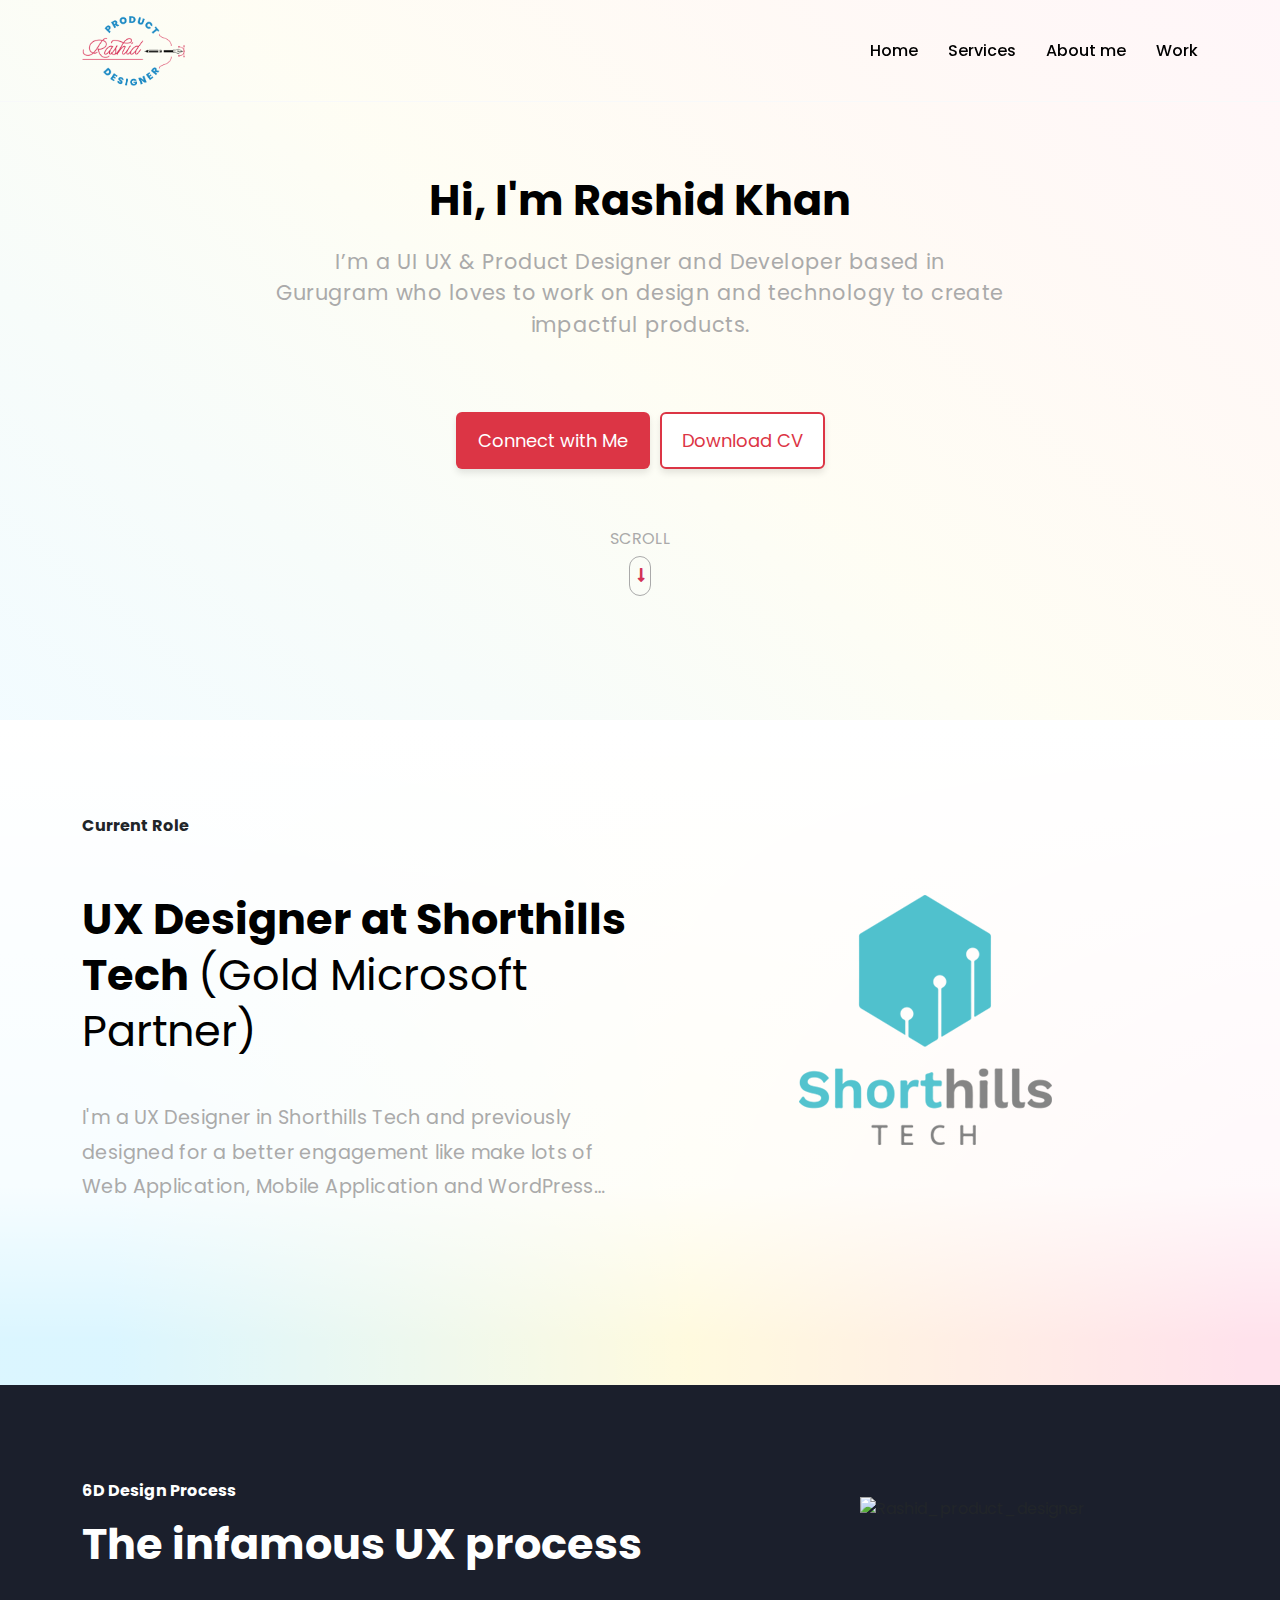
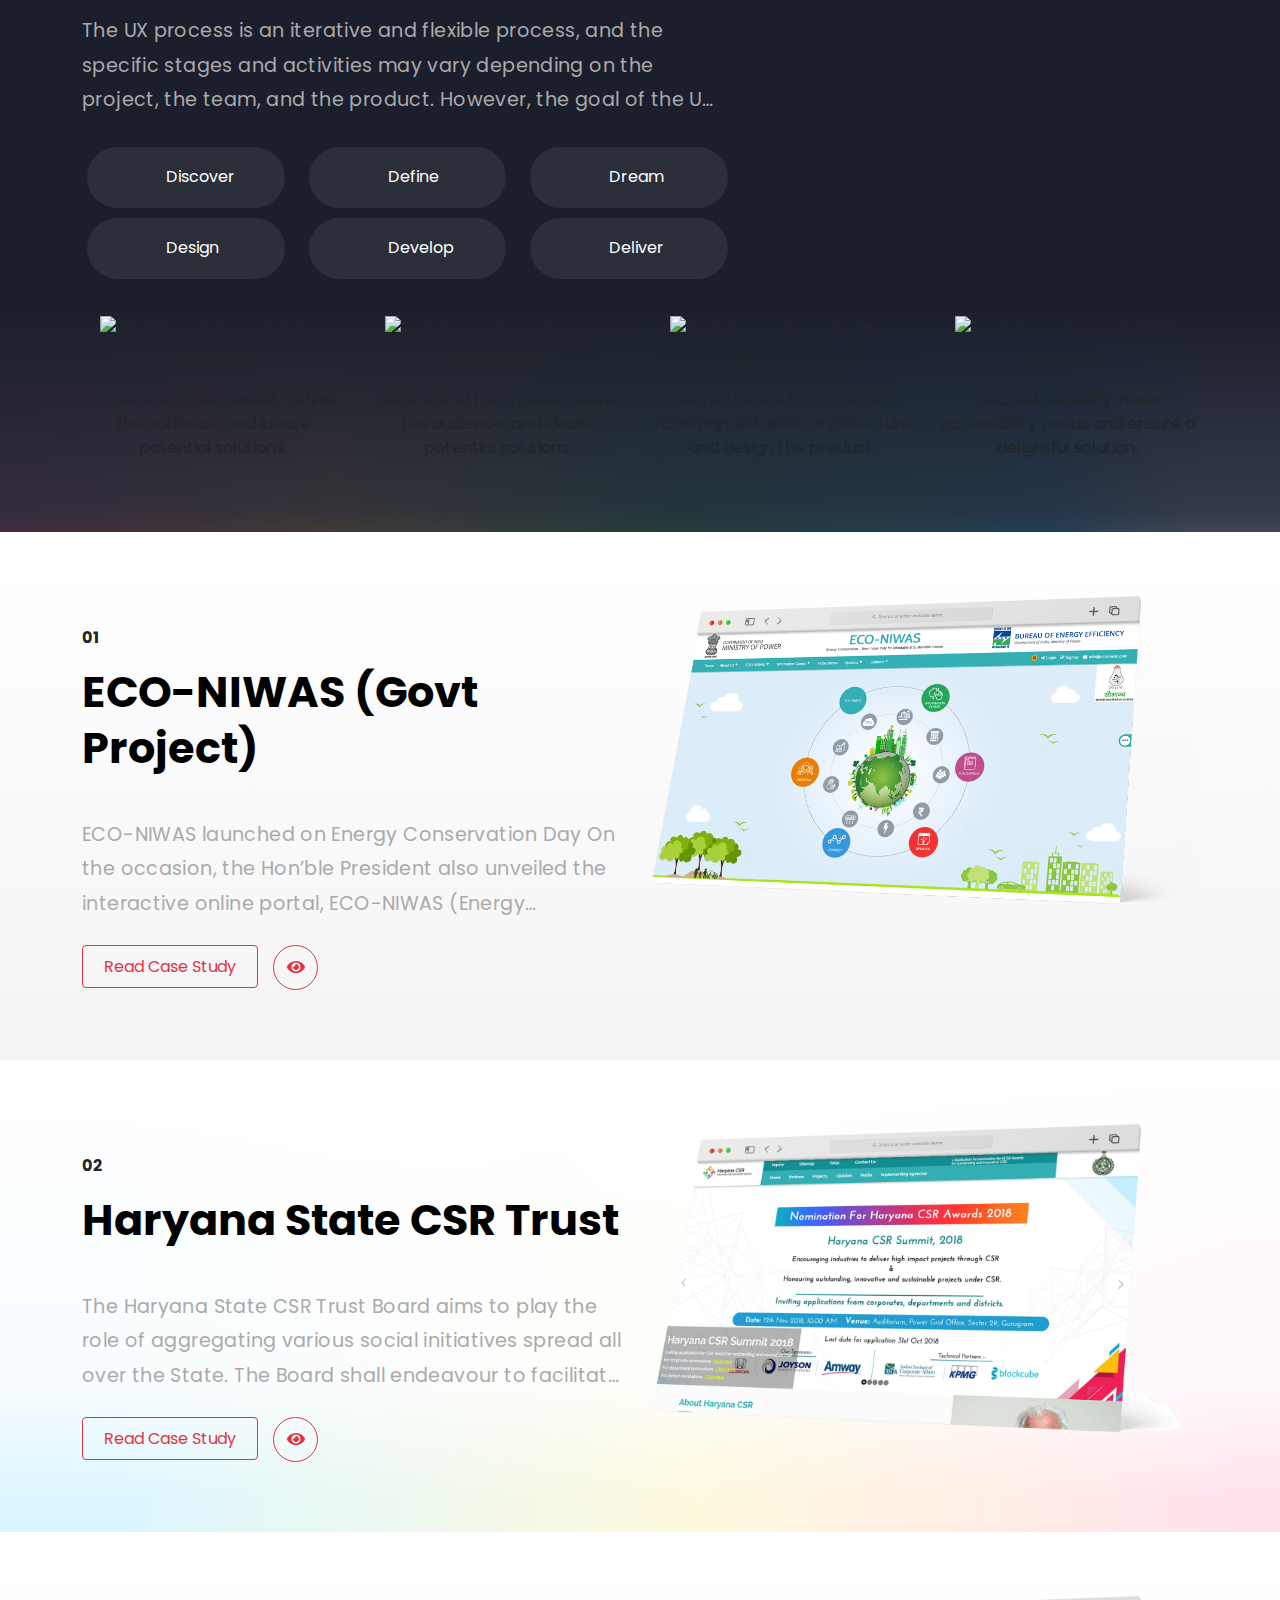
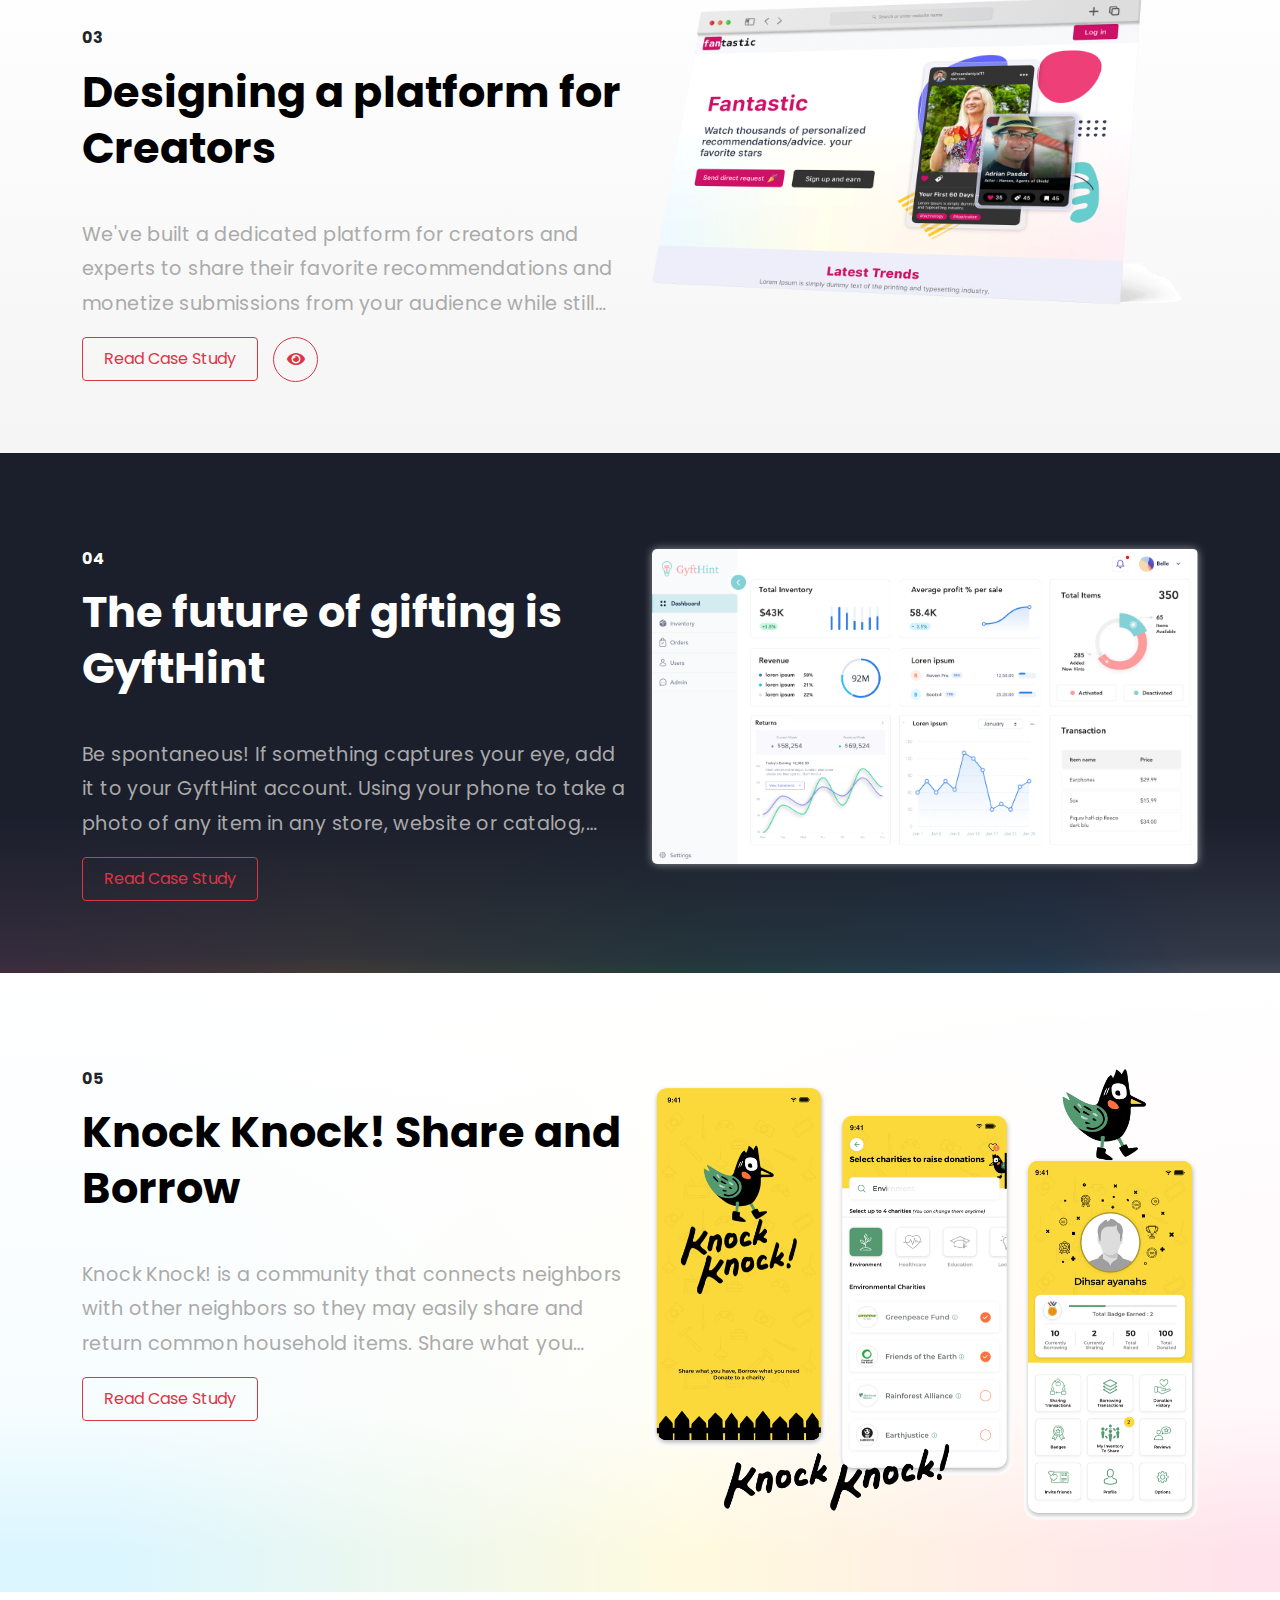
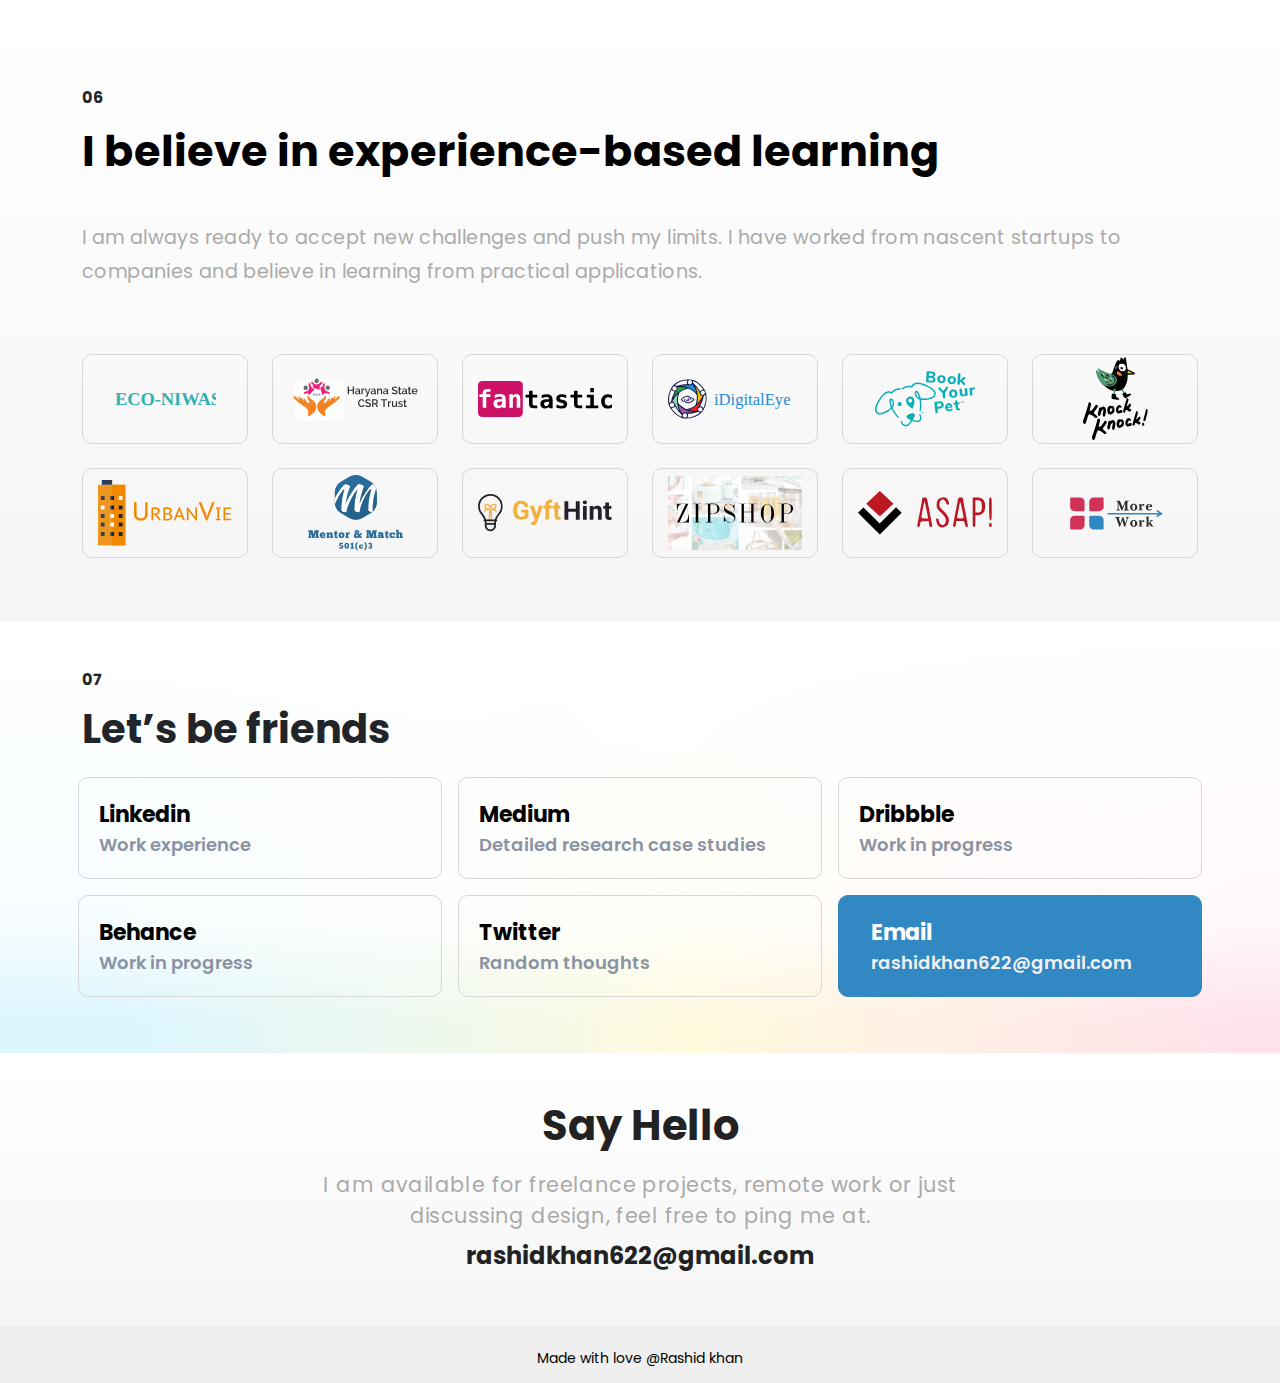
==== index.html @ 57e4a4aa "Update index.html" ====
<!DOCTYPE html>
<html lang="en">
  <head>
    <meta charset="utf-8" />
    <meta content="width=device-width, initial-scale=1.0" name="viewport" />
    <title>Rashid | UX UI & Product Designer</title>
    <meta content="" name="description" />
    <meta content="" name="keywords" />
    <meta
      name="description"
      content="Web designer, Graphic designer, UI & UX Designer, Product Designer, UI UX Designer Portfolio, Graphic Designer Portfolio, web designer Portfolio, UI UX Designer freelance, World the best product designer, best of the world graphic designer, Mobile Application like an Android, IOS Application, Web Application. Best Web Designer, Top Web Designing Company, World Largest Design thinking, 6D Prosess, UI UX design, Mobile Application, Professnal Product Desdigner. Professional Web Application Designer. We have built some of the most complex platforms and products in the past. We love to code! Let's build the next big product together!"
    />
    <meta name="author" content="" />
    <meta name="robots" content="index, follow" />
    <!-- Favicons -->
    <link href="assets/img/favicon.png" rel="icon" />
    <link href="assets/img/apple-touch-icon.png" rel="apple-touch-icon" />
    <!-- Google Fonts -->

    <link
      href="https://fonts.googleapis.com/css2?family=Poppins:wght@100;200;300;400;500;600;700;800&display=swap"
      rel="stylesheet"
    />
    <!-- Vendor CSS Files -->
    <link href="assets/vendor/aos/aos.css" rel="stylesheet" />
    <link
      href="assets/vendor/bootstrap/css/bootstrap.min.css"
      rel="stylesheet"
    />
    <link
      href="assets/vendor/bootstrap-icons/bootstrap-icons.css"
      rel="stylesheet"
    />
    <link href="assets/vendor/boxicons/css/boxicons.min.css" rel="stylesheet" />
    <link
      href="assets/vendor/glightbox/css/glightbox.min.css"
      rel="stylesheet"
    />
    <link href="assets/vendor/remixicon/remixicon.css" rel="stylesheet" />
    <link href="assets/vendor/swiper/swiper-bundle.min.css" rel="stylesheet" />
    <!-- Template Main CSS File -->
    <link
      rel="stylesheet"
      href="https://cdnjs.cloudflare.com/ajax/libs/font-awesome/5.15.4/css/all.min.css"
      integrity="sha512-1ycn6IcaQQ40/MKBW2W4Rhis/DbILU74C1vSrLJxCq57o941Ym01SwNsOMqvEBFlcgUa6xLiPY/NS5R+E6ztJQ=="
      crossorigin="anonymous"
      referrerpolicy="no-referrer"
    />
    <!-- <link rel="stylesheet" href="https://cdnjs.cloudflare.com/ajax/libs/font-awesome/4.7.0/css/font-awesome.min.css"> -->
    <link href="assets/css/style.css" rel="stylesheet" />
  </head>
  <body>
    <!-- ======= Header ======= -->
    <header id="header" class="fixed-top border-bottom border-light">
      <div class="container d-flex align-items-center mt-3">
        <h1 class="logo me-auto">
          <a href="index.html"
            ><img
              src="assets/img/logo.png"
              alt="Rashid Product Designer"
              class="img-fluid"
              alt="Rashid_product_designer"
          /></a>
        </h1>
        <nav id="navbar" class="navbar ">
          <ul>
            <li>
              <a class="nav-link scrollto active" href="index.html">Home</a></li>
            <li><a class="nav-link scrollto" href="services.html">Services</a></li>
            <li><a class="nav-link scrollto" href="about.html">About me</a></li>
            <li><a class="nav-link scrollto" href="projects.html">Work</a></li>
          </ul>
          <i class="bi bi-list mobile-nav-toggle"></i>
        </nav>
      </div>
    </header>
    <!-- End Header -->
    <!-- ======= Hero Section ======= -->
    <section id="hero" class="d-flex align-items-center myheader">
      <div class="container">
        <div class="row">
          <div class="col-lg-12 col-12 py-5">
            <div class="head-main">
              <h1 class="pr-5 pt-md-5 text-center">
                <strong>Hi, I'm Rashid Khan </strong>
              </h1>
              <p>
                I’m a UI UX &amp; Product Designer and Developer based in
                Gurugram who loves to work on design and technology to create
                impactful products.
              </p>

              <div class="about-content">
                <div class="connect">
                  <a class="connect-about" href="mailto:rashidkhan622gmail.com"
                    >Connect with Me</a
                  >
                  <a
                    class="connect-about outlined"
                    download=""
                    href="assets/img/rashid-ui-ux-product-designer.pdf"
                    alt="Rashid_product_designer"
                    target="_blank"
                    >Download CV</a
                  >
                </div>
              </div>
              <div
                class="d-flex justify-content-center justify-content-lg-start pt-5 w-100"
              >
                <a
                  href="#"
                  class="scrollto mr-3 img-store text-center w-100"
                  alt="Rashid_product_designer"
                >
                  <p class="text-center my-scroll">
                    SCROLL <i class="fas d-block fa-long-arrow-alt-down"></i>
                  </p>
                </a>
              </div>
            </div>
          </div>
        </div>
      </div>
    </section>

    <!-- End Hero -->

    <div id="main" class="section">
      <div class="container py-5">
        <div class="row">
          <div class="col-lg-12 col-12 pt-5 pb-5">
            <h6><strong>Current Role</strong></h6>
          </div>
        </div>
        <div class="row">
          <div class="col-lg-6 col-md-6 col-sm-12 pb-4">
            <div class="my-profile-heading">
              <h1>
                <strong>UX Designer at Shorthills Tech </strong>(Gold Microsoft
                Partner)
              </h1>
              <p class="pt-4">
                I'm a UX Designer in Shorthills Tech and previously designed for
                a better engagement like make lots of Web Application, Mobile
                Application and WordPress Themes For Elementor Website Builder.
              </p>
            </div>
          </div>
          <div class="col-lg-6 col-md-6 col-sm-12 pb-4">
            <div class="text-center">
              <img
                src="assets/img/shorthills.png"
                alt="Rashid_product_designer"
              />
            </div>
          </div>
        </div>
      </div>
    </div>
    <div class="section-b">
      <div class="container py-5">
        <div class="row">
          <div class="col-lg-7 col-md-7 col-sm-12 pb-4 mt-5">
            <div class="my-profile-heading">
              <h6 class="mb-3"><strong>6D Design Process</strong></h6>
              <h1><strong>The infamous UX process</strong></h1>
              <p class="pt-4 mb-2 pb-2">
                The UX process is an iterative and flexible process, and the specific stages and activities may vary depending on the project, the team, and the product. However, the goal of the UX process is always to create a product that is effective, usable, and enjoyable for the end-user.</p>
            </div>
            <div class="my-button-big pt-2">
               <div class="row">
                <div class="col-sm-4"> 
                  <div class="dcard-1">
                    <div class="dc-icon-1">
                      <img class="img-fluid" src="assets/img/discovery.png" alt="">
                    </div>
                    <p>Discover</p>
                  </div>
                </div>
                <div class="col-sm-4"> 
                  <div class="dcard-1">
                    <div class="dc-icon-1">
                      <img class="img-fluid" src="assets/img/defining.png" alt="">
                    </div>
                    <p>Define</p>
                  </div>
                </div>
                <div class="col-sm-4"> 
                  <div class="dcard-1">
                    <div class="dc-icon-1">
                      <img class="img-fluid" src="assets/img/dream.png" alt="">
                    </div>
                    <p>Dream</p>
                  </div>
                </div>
                <div class="col-sm-4"> 
                  <div class="dcard-1">
                    <div class="dc-icon-1">
                      <img class="img-fluid" src="assets/img/design.png" alt="">
                    </div>
                    <p>Design</p>
                  </div>
                </div>
                <div class="col-sm-4"> 
                  <div class="dcard-1">
                    <div class="dc-icon-1">
                      <img class="img-fluid" src="assets/img/develop.png" alt="">
                    </div>
                    <p>Develop</p>
                  </div>
                </div>
                <div class="col-sm-4"> 
                  <div class="dcard-1">
                    <div class="dc-icon-1">
                      <img class="img-fluid" src="assets/img/deliver.png" alt="">
                    </div>
                    <p>Deliver</p>
                  </div>
               </div>
              </div>
            </div>
          </div>
          <div class="col-lg-5 col-md-5 col-sm-12 pb-4">
            <div class=" text-center mt-3 py-5">
              <img class="img-fluid w-5" src="assets/img/uiux.png" alt="Rashid_product_designer" />
            </div>
          </div>
        </div>
        <div class="row py-2">
          <div class="col-lg-3 col-md-3 col-sm-12">
            <div class="uxcontent text-center">
              <img  src="assets/img/search.gif" alt="Rashid_product_designer" />
              <h5 class="py-2">Research</h5>
              <p>Understand the market, define the audience, and ideate potential solutions.</p>
            </div>
          </div>
          <div class="col-lg-3 col-md-3 col-sm-12">
            <div class="uxcontent text-center">
              <img  src="assets/img/search.gif" alt="Rashid_product_designer" />
              <h5 class="py-2">Branding</h5>
              <p>Understand the market, define the audience, and ideate potential solutions.</p>
            </div>
          </div>
          <div class="col-lg-3 col-md-3 col-sm-12">
            <div class="uxcontent text-center">
              <img  src="assets/img/search.gif" alt="Rashid_product_designer" />
              <h5 class="py-2">Product Design</h5>
              <p>Define the solution, create a roadmap, establish architecture and design the product.</p>
            </div>
          </div>
          <div class="col-lg-3 col-md-3 col-sm-12">
            <div class="uxcontent text-center">
              <img  src="assets/img/search.gif" alt="Rashid_product_designer" />
              <h5 class="py-2">Testing</h5>
              <p>Establish usability, meet accessibility needs and ensure a delightful solution.</p>
            </div>
          </div>
        </div>
      </div>
    </div>

    

    <div class="section-a">
      <div class="container py-5">
        <div class="row">
          <div class="col-lg-6 col-md-6 col-sm-12 pb-4 mt-5">
            <div class="my-profile-heading">
              <h6 class="mb-3"><strong>01</strong></h6>
              <h1><strong>ECO-NIWAS (Govt Project)</strong></h1>
              <p class="pt-4 mb-2 pb-2">
                ECO-NIWAS launched on Energy Conservation Day On the occasion,
                the Hon’ble President also unveiled the interactive online
                portal, ECO-NIWAS (Energy COnservation – New Indian Way for
                Affordable & Sustainable homes) for increasing awareness to
                build sustainable and energy-efficient homes in the country. The
                National Energy Conservation Awards Programme recognizes the
                energy efficiency achievements in 56 sub-sectors across
                industry, establishments, and institutions such as thermal power
                stations, office, and BPO buildings, hotels, hospitals, shopping
                malls, zonal railways, railway workshops and stations,
                municipalities, State Designated Agencies and manufacturers of
                BEE Star labeled appliances/equipment and electricity
                distribution companies.
              </p>
              <div class="my-button-big pt-2">
                <a href="https://www.econiwas.com/" target="_blank">
                  <button type="button" class="btn btn-outline-danger rounded">
                    Read Case Study
                  </button>
                </a>
                <i
                  class="fa fa-eye my-eye-a"
                  data-bs-toggle="modal"
                  data-bs-target="#exampleModal"
                  aria-hidden="true"
                ></i>
              </div>
            </div>
          </div>
          <div class="col-lg-6 col-md-6 col-sm-12">
            <div class="my-img-c text-center mt-3">
              <img
                class="img-fluid"
                src="assets/img/econiwas.png"
                alt="Rashid_product_designer"
              />
            </div>
          </div>
        </div>
      </div>
    </div>

    <div class="section-c">
      <div class="container py-5">
        <div class="row">
          <div class="col-lg-6 col-md-6 col-sm-12 pb-4 mt-5">
            <div class="my-profile-heading">
              <h6 class="mb-3"><strong>02</strong></h6>
              <h1><strong>Haryana State CSR Trust</strong></h1>
              <p class="pt-4 mb-2 pb-2">
                The Haryana State CSR Trust Board aims to play the role of
                aggregating various social initiatives spread all over the
                State. The Board shall endeavour to facilitate and support CSR
                investments of companies/organizations through indirect and
                direct interventions by encouraging collaboration between CSR
                stakeholders in businesses, government, and civil society to
                create and improve the public infrastructure for the welfare of
                citizens. The potential size of the CSR fund is huge due to the
                fact that 80% of Fortune 500 companies have their presence in
                Haryana, the board will work towards channelizing this fund by
                creating collaboration among corporates, government, NGO, and
                local communities. The Haryana State Corporate Social
                Responsibility (CSR) Trust headed by Hon’ble Chief Minister is
                constituted for providing guidance, advice, and reviewing the
                CSR activities in the State.
              </p>
              <div class="my-button-big pt-2">
                <a href="https://haryanacsr.org/" target="_blank">
                  <button type="button" class="btn btn-outline-danger rounded">
                    Read Case Study
                  </button>
                </a>
                <i
                  class="fa fa-eye my-eye-a"
                  data-bs-toggle="modal"
                  data-bs-target="#exampleModal-1"
                  aria-hidden="true"
                ></i>
              </div>
            </div>
          </div>
          <div class="col-lg-6 col-md-6 col-sm-12">
            <div class="my-img-c text-center mt-3">
              <img
                class="img-fluid"
                src="assets/img/harcsr.png"
                alt="Rashid_product_designer"
              />
            </div>
          </div>
        </div>
      </div>
    </div>

    <div class="section-a">
      <div class="container py-5">
        <div class="row">
          <div class="col-lg-6 col-md-6 col-sm-12 pb-4 mt-5">
            <div class="my-profile-heading">
              <h6 class="mb-3"><strong>03</strong></h6>
              <h1><strong>Designing a platform for Creators</strong></h1>
              <p class="pt-4 mb-2 pb-2">
                We've built a dedicated platform for creators and experts to
                share their favorite recommendations and monetize submissions
                from your audience while still promoting them.
              </p>
              <div class="my-button-big">
                <a
                  href="https://www.behance.net/gallery/129111049/Fantastic"
                  target="_blank"
                >
                  <button type="button" class="btn btn-outline-danger rounded">
                    Read Case Study
                  </button>
                </a>
                <i
                  class="fa fa-eye my-eye-a"
                  data-bs-toggle="modal"
                  data-bs-target="#exampleModal-2"
                  aria-hidden="true"
                ></i>
              </div>
            </div>
          </div>
          <div class="col-lg-6 col-md-6 col-sm-12">
            <div class="my-img-c text-center mt-3">
              <img
                class="img-fluid"
                src="assets/img/fantastic-as.png"
                alt="Rashid_product_designer"
              />
            </div>
          </div>
        </div>
      </div>
    </div>

    <div class="section-b">
      <div class="container py-5">
        <div class="row">
          <div class="col-lg-6 col-md-6 col-sm-12 pb-4 mt-5">
            <div class="my-profile-heading">
              <h6 class="mb-3"><strong>04</strong></h6>
              <h1><strong>The future of gifting is GyftHint</strong></h1>
              <p class="pt-4 mb-2 pb-2">
                Be spontaneous! If something captures your eye, add it to your
                GyftHint account. Using your phone to take a photo of any item
                in any store, website or catalog, you can create a list of
                wonderful things you could use for any occasion. Your family and
                friends can simply look at your list and get some idea of your
                tastes and likes. And if they see something that fits their
                budget, They simple click and make the purchase.
              </p>
              <!-- <p>Working with a team of 55 other designers and developers I have not only designed but also learned the process of building a whole product from scratch. Responsible for managing and maintaining projects and make sure that they are implemented properly. </p> -->
              <div class="my-button-big">
                <a
                  href="https://www.behance.net/gallery/129111951/The-future-of-gifting-is-GyftHint"
                  target="_blank"
                >
                  <button type="button" class="btn btn-outline-danger rounded">
                    Read Case Study
                  </button>
                </a>
              </div>
            </div>
          </div>
          <div class="col-lg-6 col-md-6 col-sm-12 pb-4">
            <div class="my-img-a text-center mt-5">
              <img
                class="img-fluid"
                src="assets/img/dashbboard.png"
                alt="Rashid_product_designer"
              />
            </div>
          </div>
        </div>
      </div>
    </div>

    <div class="section-c">
      <div class="container py-5">
        <div class="row">
          <div class="col-lg-6 col-md-6 col-sm-12 pb-4 mt-5">
            <div class="my-profile-heading">
              <h6 class="mb-3"><strong>05</strong></h6>
              <h1><strong>Knock Knock! Share and Borrow</strong></h1>
              <p class="pt-4 mb-2 pb-2">
                Knock Knock! is a community that connects neighbors with other
                neighbors so they may easily share and return common household
                items. Share what you have, borrow what you need, and say thank
                you by donating to the charity of the lender's choice.
              </p>
              <div class="my-button-big">
                <a
                  href="https://marvelapp.com/prototype/5d6gh4e/screen/64183016"
                  target="_blank"
                >
                  <button type="button" class="btn btn-outline-danger rounded">
                    Read Case Study
                  </button>
                </a>
              </div>
            </div>
          </div>
          <div class="col-lg-6 col-md-6 col-sm-12 pb-4">
            <div class="my-img-knock text-center mt-5">
              <img
                class="img-fluid"
                src="assets/img/knock-knock.png"
                alt="Rashid_product_designer"
              />
            </div>
          </div>
        </div>
      </div>
    </div>

    <div class="section-a">
      <div class="container py-5">
        <div class="row">
          <div class="col-lg-12 col-md-12 col-sm-12 pb-4 mt-5">
            <div class="my-profile-heading">
              <h6 class="mb-3"><strong>06</strong></h6>
              <h1 class="mt-0 pt-0">
                <strong>I believe in experience-based learning</strong>
              </h1>
              <p class="pt-4 mb-2 pb-2">
                I am always ready to accept new challenges and push my limits. I
                have worked from nascent startups to companies and believe in
                learning from practical applications.
              </p>
            </div>
          </div>
          <div class="col-lg-12 col-md-12 col-sm-12 mt-3 mb-3">
            <div class="my-project">
              <div class="row">
                <div class="col-md-2 col-6">
                  <div class="my-logo-a mt-2">
                    <a href="https://www.econiwas.com/" target="_blank">
                      <div class="my-card-logo-a">
                        <img
                          class=""
                          src="assets/img/project-logo/econiwas.svg"
                          alt="Rashid_product_designer"
                        />
                      </div>
                    </a>
                  </div>
                </div>
                <div class="col-md-2 col-6">
                  <div class="my-logo-a mt-2">
                    <a href="https://haryanacsr.org/" target="_blank">
                      <div class="my-card-logo-a">
                        <img
                          class=""
                          src="assets/img/project-logo/haryanacsr.svg"
                          alt="Rashid_product_designer"
                        />
                      </div>
                    </a>
                  </div>
                </div>
                <div class="col-md-2 col-6">
                  <div class="my-logo-a mt-2">
                    <a
                      href="https://www.behance.net/gallery/129111049/Fantastic"
                      target="_blank"
                    >
                      <div class="my-card-logo-a">
                        <img
                          class=""
                          src="assets/img/project-logo/fantastic.svg"
                          alt="Rashid_product_designer"
                        />
                      </div>
                    </a>
                  </div>
                </div>
                <div class="col-md-2 col-6">
                  <div class="my-logo-a mt-2">
                    <a href="">
                      <div class="my-card-logo-a">
                        <img
                          class=""
                          src="assets/img/project-logo/idigitaleye.svg"
                          alt="Rashid_product_designer"
                        />
                      </div>
                    </a>
                  </div>
                </div>
                <div class="col-md-2 col-6">
                  <div class="my-logo-a mt-2">
                    <a
                      href="https://marvelapp.com/prototype/58ic13g/screen/52712906"
                      target="_blank"
                    >
                      <div class="my-card-logo-a">
                        <img
                          class=""
                          src="assets/img/project-logo/byp.svg"
                          alt="Rashid_product_designer"
                        />
                      </div>
                    </a>
                  </div>
                </div>
                <div class="col-md-2 col-6">
                  <div class="my-logo-a mt-2">
                    <a
                      href="https://marvelapp.com/prototype/5d6gh4e"
                      target="_blank"
                    >
                      <div class="my-card-logo-a">
                        <img
                          class=""
                          src="assets/img/project-logo/knockknock.svg"
                          alt="Rashid_product_designer"
                        />
                      </div>
                    </a>
                  </div>
                </div>
              </div>

              <div class="row mt-3">
                <div class="col-md-2 col-6">
                  <div class="my-logo-a mt-2">
                    <a href="https://urbanvie.com/" target="_blank">
                      <div class="my-card-logo-a">
                        <img
                          class=""
                          src="assets/img/project-logo/urbanvie.svg"
                          alt="Rashid_product_designer"
                        />
                      </div>
                    </a>
                  </div>
                </div>
                <div class="col-md-2 col-6">
                  <div class="my-logo-a mt-2">
                    <a href="https://mentorandmatch.com/" target="_blank">
                      <div class="my-card-logo-a">
                        <img
                          class=""
                          src="assets/img/project-logo/mentor-match.svg"
                          alt="Rashid_product_designer"
                        />
                      </div>
                    </a>
                  </div>
                </div>
                <div class="col-md-2 col-6">
                  <div class="my-logo-a mt-2">
                    <a
                      href="https://www.behance.net/gallery/129111951/The-future-of-gifting-is-GyftHint"
                      target="_blank"
                    >
                      <div class="my-card-logo-a">
                        <img
                          class=""
                          src="assets/img/project-logo/GyftHint.svg"
                          alt="Rashid_product_designer"
                        />
                      </div>
                    </a>
                  </div>
                </div>
                <div class="col-md-2 col-6">
                  <div class="my-logo-a mt-2">
                    <a href="">
                      <div class="my-card-logo-a">
                        <img
                          class=""
                          src="assets/img/project-logo/zipshop.svg"
                          alt="Rashid Product Designer"
                        />
                      </div>
                    </a>
                  </div>
                </div>
                <div class="col-md-2 col-6">
                  <div class="my-logo-a mt-2">
                    <a href="">
                      <div class="my-card-logo-a">
                        <img
                          class=""
                          src="assets/img/project-logo/asap.svg"
                          alt="Rashid Product Designer"
                        />
                      </div>
                    </a>
                  </div>
                </div>
                <div class="col-md-2 col-6">
                  <div class="my-logo-a mt-2">
                    <a href="projects.html">
                      <div class="my-card-logo-a">
                        <img
                          class=""
                          src="assets/img/project-logo/more.svg"
                          alt="Rashid Product Designer"
                        />
                      </div>
                    </a>
                  </div>
                </div>
              </div>
            </div>
          </div>
          
        </div>
      </div>
    </div>

    <div class="section-c">
      <div class="container py-5">
        <div class="row section-around">
          <div class="col-lg-12 col-md-12 col-sm-12">
            <div class="say-hello-1">
              <h6 class="mb-3"><strong>07</strong></h6>
              <h1 class="text-left pb-2"><strong>Let’s be friends </strong></h1>
              <div class="row" style="user-select: auto">
                <a
                  href="https://www.linkedin.com/in/rashid-ayanahs-70324b94/"
                  rel="noopener"
                  target="_blank"
                  class="col-sm-4 col-12 p-2"
                  style="user-select: auto"
                >
                  <div
                    class="around-item darkContainer row h-100"
                    style="user-select: auto"
                  >
                    <div
                      class="col-12 p-0 around-item-left"
                      style="user-select: auto"
                    >
                      Linkedin
                    </div>
                    <span
                      class="col-12 p-0 around-item-right d-block workDesc"
                      style="user-select: auto"
                    >
                      Work experience
                    </span>
                  </div>
                </a>

                <a
                  href="https://medium.com/@rashidkhan_98864"
                  rel="noopener"
                  target="_blank"
                  class="col-sm-4 col-12 p-2"
                  style="user-select: auto"
                >
                  <div
                    class="around-item darkContainer row h-100"
                    style="user-select: auto"
                  >
                    <div
                      class="col-12 p-0 around-item-left"
                      style="user-select: auto"
                    >
                      Medium
                    </div>
                    <span
                      class="col-12 p-0 around-item-right d-block workDesc"
                      style="user-select: auto"
                    >
                      Detailed research case studies
                    </span>
                  </div>
                </a>

                <a
                  href="https://dribbble.com/rasdhidkhan"
                  rel="noopener"
                  target="_blank"
                  class="col-sm-4 col-12 p-2"
                  style="user-select: auto"
                >
                  <div
                    class="around-item darkContainer row h-100"
                    style="user-select: auto"
                  >
                    <div
                      class="col-12 p-0 around-item-left"
                      style="user-select: auto"
                    >
                      Dribbble
                    </div>
                    <span
                      class="col-12 p-0 around-item-right d-block workDesc"
                      style="user-select: auto"
                    >
                      Work in progress
                    </span>
                  </div>
                </a>

                <a
                  href="https://www.behance.net/rashidkhan622"
                  rel="noopener"
                  target="_blank"
                  class="col-sm-4 col-12 p-2"
                  style="user-select: auto"
                >
                  <div
                    class="around-item darkContainer row h-100"
                    style="user-select: auto"
                  >
                    <div
                      class="col-12 p-0 around-item-left"
                      style="user-select: auto"
                    >
                      Behance
                    </div>
                    <span
                      class="col-12 p-0 around-item-right d-block workDesc"
                      style="user-select: auto"
                    >
                      <!-- What I’m up to -->
                      Work in progress
                    </span>
                  </div>
                </a>

                <a
                  href="#"
                  rel="noopener"
                  target="_blank"
                  class="col-sm-4 col-12 p-2"
                  style="user-select: auto"
                >
                  <div
                    class="around-item darkContainer row h-100"
                    style="user-select: auto"
                  >
                    <div
                      class="col-12 p-0 around-item-left"
                      style="user-select: auto"
                    >
                      Twitter
                    </div>
                    <span
                      class="col-12 p-0 around-item-right d-block workDesc"
                      style="user-select: auto"
                    >
                      Random thoughts
                    </span>
                  </div>
                </a>

                <a
                  class="emailButton col-sm-4 col-12 p-2"
                  data-placement="top"
                  data-toggle="tooltip"
                  title=""
                  data-clipboard-text="rashidkhan622@gmail.com"
                  data-original-title="Click to copy email"
                  style="user-select: auto"
                >
                  <div class="around-item row h-100" style="user-select: auto">
                    <div
                      class="col-12 around-item-left"
                      style="user-select: auto"
                    >
                      Email
                    </div>
                    <span
                      class="col-12 workDesc around-item-right d-block"
                      style="user-select: auto"
                    >
                      rashidkhan622@gmail.com
                    </span>
                  </div>
                </a>
              </div>
            </div>
          </div>
        </div>
      </div>
    </div>

    <div class="section-d">
      <div class="container py-5">
        <div class="row">
          <div class="col-lg-12 col-md-12 col-sm-12">
            <div class="say-hello">
              <h1 class="text-center"><strong>Say Hello </strong></h1>
              <p>
                I am available for freelance projects, remote work or just
                discussing design, feel free to ping me at.
              </p>
              <h4><strong>rashidkhan622@gmail.com</strong></h4>
            </div>
          </div>
        </div>
      </div>
    </div>

    <!-- End #main -->
    <!-- ======= Footer ======= -->
    <footer id="footer">
      <div class="container footer-bottom text-center">
        <div class="row">
          <div class="col-md-12 col-sm-12 text-center">
            <div class="mobile copyright">Made with love @Rashid khan</div>
          </div>
          <!-- <div class="col-md-6 col-sm-12">
                        <div class="mobile copyright">
                            <ul class="list-inline">
                                <li class="list-inline-item my-linkedin">
                                    <a href="https://www.linkedin.com/in/rashid-ayanahs-70324b94/" target="_blank">
                                        <i class="fab fa-linkedin-in"></i>
                                    </a>
                                </li>
                                <li class="list-inline-item my-behance">
                                    <a href="https://www.behance.net/rashidkhan622" target="_blank">
                                        <i class="fab fa-behance"></i>
                                    </a>
                                </li>
                                <li class="list-inline-item my-dribble">
                                    <a href="https://dribbble.com/rasdhidkhan" target="_blank">
                                        <i class="fab fa-dribbble"></i>
                                    </a>
                                </li>
                                <li class="list-inline-item my-medium">
                                    <a href="https://medium.com/@rashidkhan_98864" target="_blank">
                                        <i class="fab fa-medium-m"></i>
                                    </a>
                                </li>
                            </ul>
                        </div>
                    </div> -->
        </div>
      </div>
    </footer>
    <!-- Models start -->
    <!-- Button trigger modal -->

    <!-- Modal -->

    <div
      class="modal fade"
      id="exampleModal"
      tabindex="-1"
      aria-labelledby="exampleModalLabel"
      aria-hidden="true"
    >
      <div class="modal-dialog modal-fullscreen">
        <div class="modal-content">
          <div class="modal-header">
            <h5 class="modal-title" id="exampleModalLabel">
              ECO-NIWAS (Govt Project)
            </h5>
            <button
              type="button"
              class="btn-close"
              data-bs-dismiss="modal"
              aria-label="Close"
            ></button>
          </div>
          <div class="modal-body">
            <img
              class="img-fluid"
              src="assets/img/eco-big.jpg"
              alt="Rashid Product Designer"
            />
          </div>
          <div class="modal-footer">
            <button
              type="button"
              class="btn btn-secondary"
              data-bs-dismiss="modal"
            >
              Close
            </button>
            <!--  <button type="button" class="btn btn-primary">Save changes</button> -->
          </div>
        </div>
      </div>
    </div>
    <div
      class="modal fade"
      id="exampleModal-1"
      tabindex="-1"
      aria-labelledby="exampleModalLabel-1"
      aria-hidden="true"
    >
      <div class="modal-dialog modal-fullscreen">
        <div class="modal-content">
          <div class="modal-header">
            <h5 class="modal-title" id="exampleModalLabel">
              Haryana State CSR Trust
            </h5>
            <button
              type="button"
              class="btn-close"
              data-bs-dismiss="modal"
              aria-label="Close"
            ></button>
          </div>
          <div class="modal-body text-center">
            <img
              class="img-fluid"
              src="assets/img/hcsr.jpg"
              alt="Rashid Product Designer"
            />
          </div>
          <div class="modal-footer">
            <button
              type="button"
              class="btn btn-secondary"
              data-bs-dismiss="modal"
            >
              Close
            </button>
           
          </div>
        </div>
      </div>
    </div>
    <div
      class="modal fade"
      id="exampleModal-2"
      tabindex="-1"
      aria-labelledby="exampleModalLabel-2"
      aria-hidden="true"
    >
      <div class="modal-dialog modal-fullscreen">
        <div class="modal-content">
          <div class="modal-header">
            <h5 class="modal-title" id="exampleModalLabel">
              Designing a platform for Creators
            </h5>
            <button
              type="button"
              class="btn-close"
              data-bs-dismiss="modal"
              aria-label="Close"
            ></button>
          </div>
          <div class="modal-body text-center">
            <img
              class="img-fluid"
              src="assets/img/fantastic.png"
              alt="Rashid Product Designer"
            />
          </div>
          <div class="modal-footer">
            <button
              type="button"
              class="btn btn-secondary"
              data-bs-dismiss="modal"
            >
              Close
            </button>
            <!--  <button type="button" class="btn btn-primary">Save changes</button> -->
          </div>
        </div>
      </div>
    </div>
    <!-- Model end -->
    <!-- End Footer -->
    <div id="preloader"></div>
    <a
      href="#"
      class="back-to-top d-flex align-items-center justify-content-center"
      ><i class="bi bi-arrow-up-short"></i
    ></a>
    <!-- Vendor JS Files -->
    <script src="assets/vendor/aos/aos.js"></script>
    <script src="assets/vendor/bootstrap/js/bootstrap.bundle.min.js"></script>
    <script src="assets/vendor/glightbox/js/glightbox.min.js"></script>
    <script src="assets/vendor/isotope-layout/isotope.pkgd.min.js"></script>
    <script src="assets/vendor/php-email-form/validate.js"></script>
    <script src="assets/vendor/swiper/swiper-bundle.min.js"></script>
    <script src="assets/vendor/waypoints/noframework.waypoints.js"></script>
    <!-- Template Main JS File -->
    <script src="assets/js/main.js"></script>
  </body>
</html>
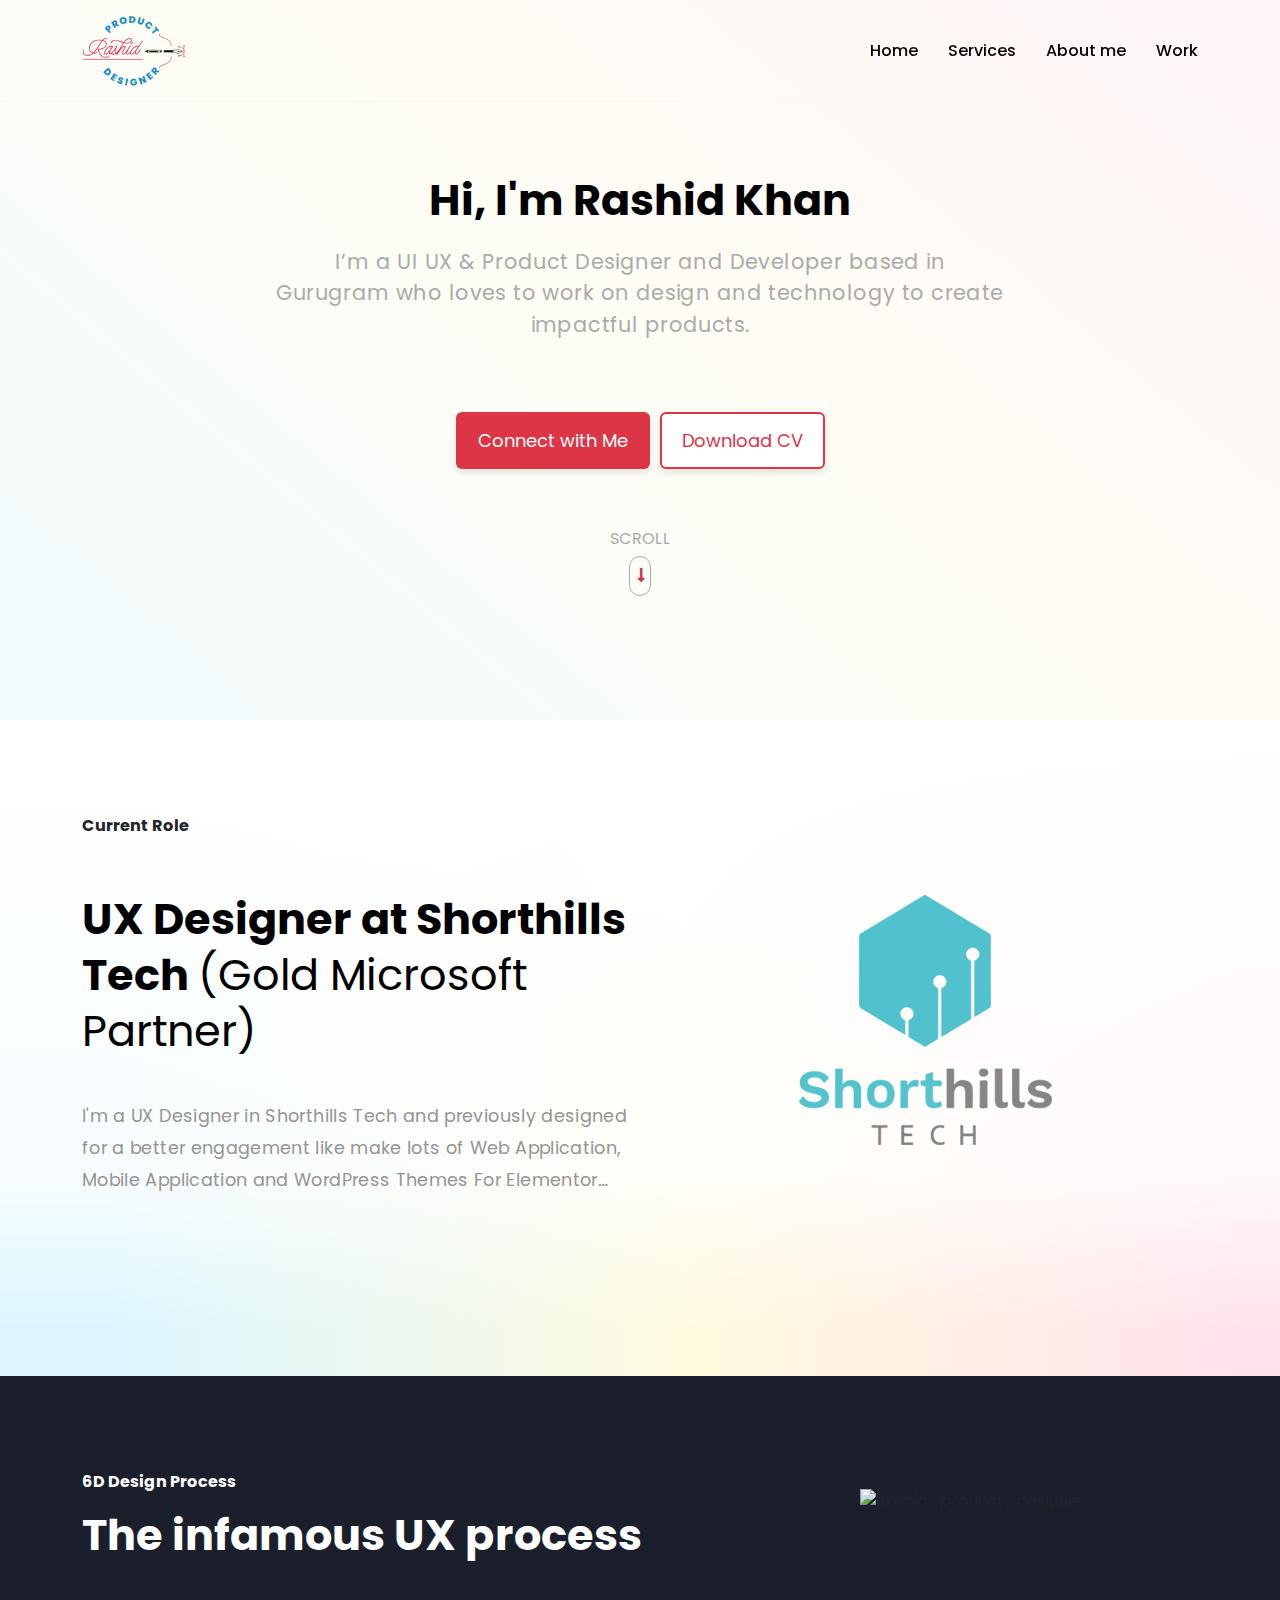
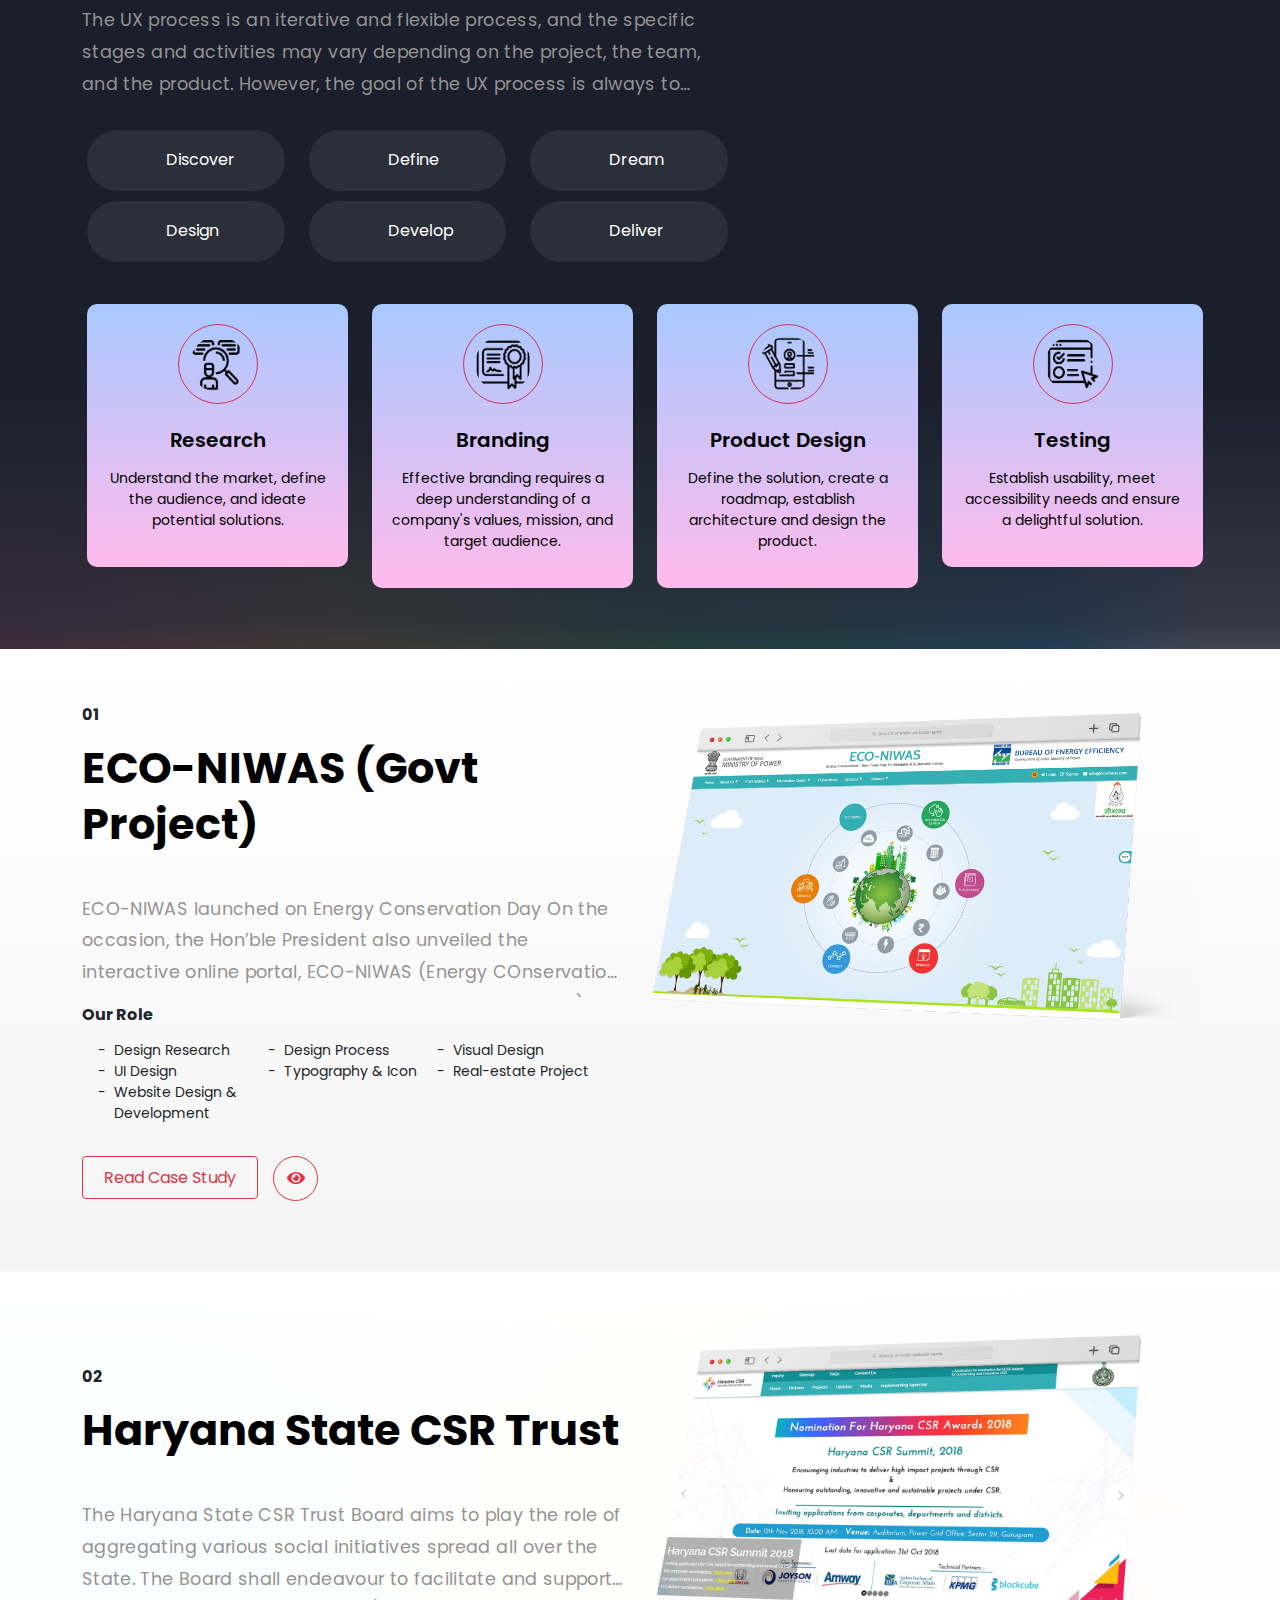
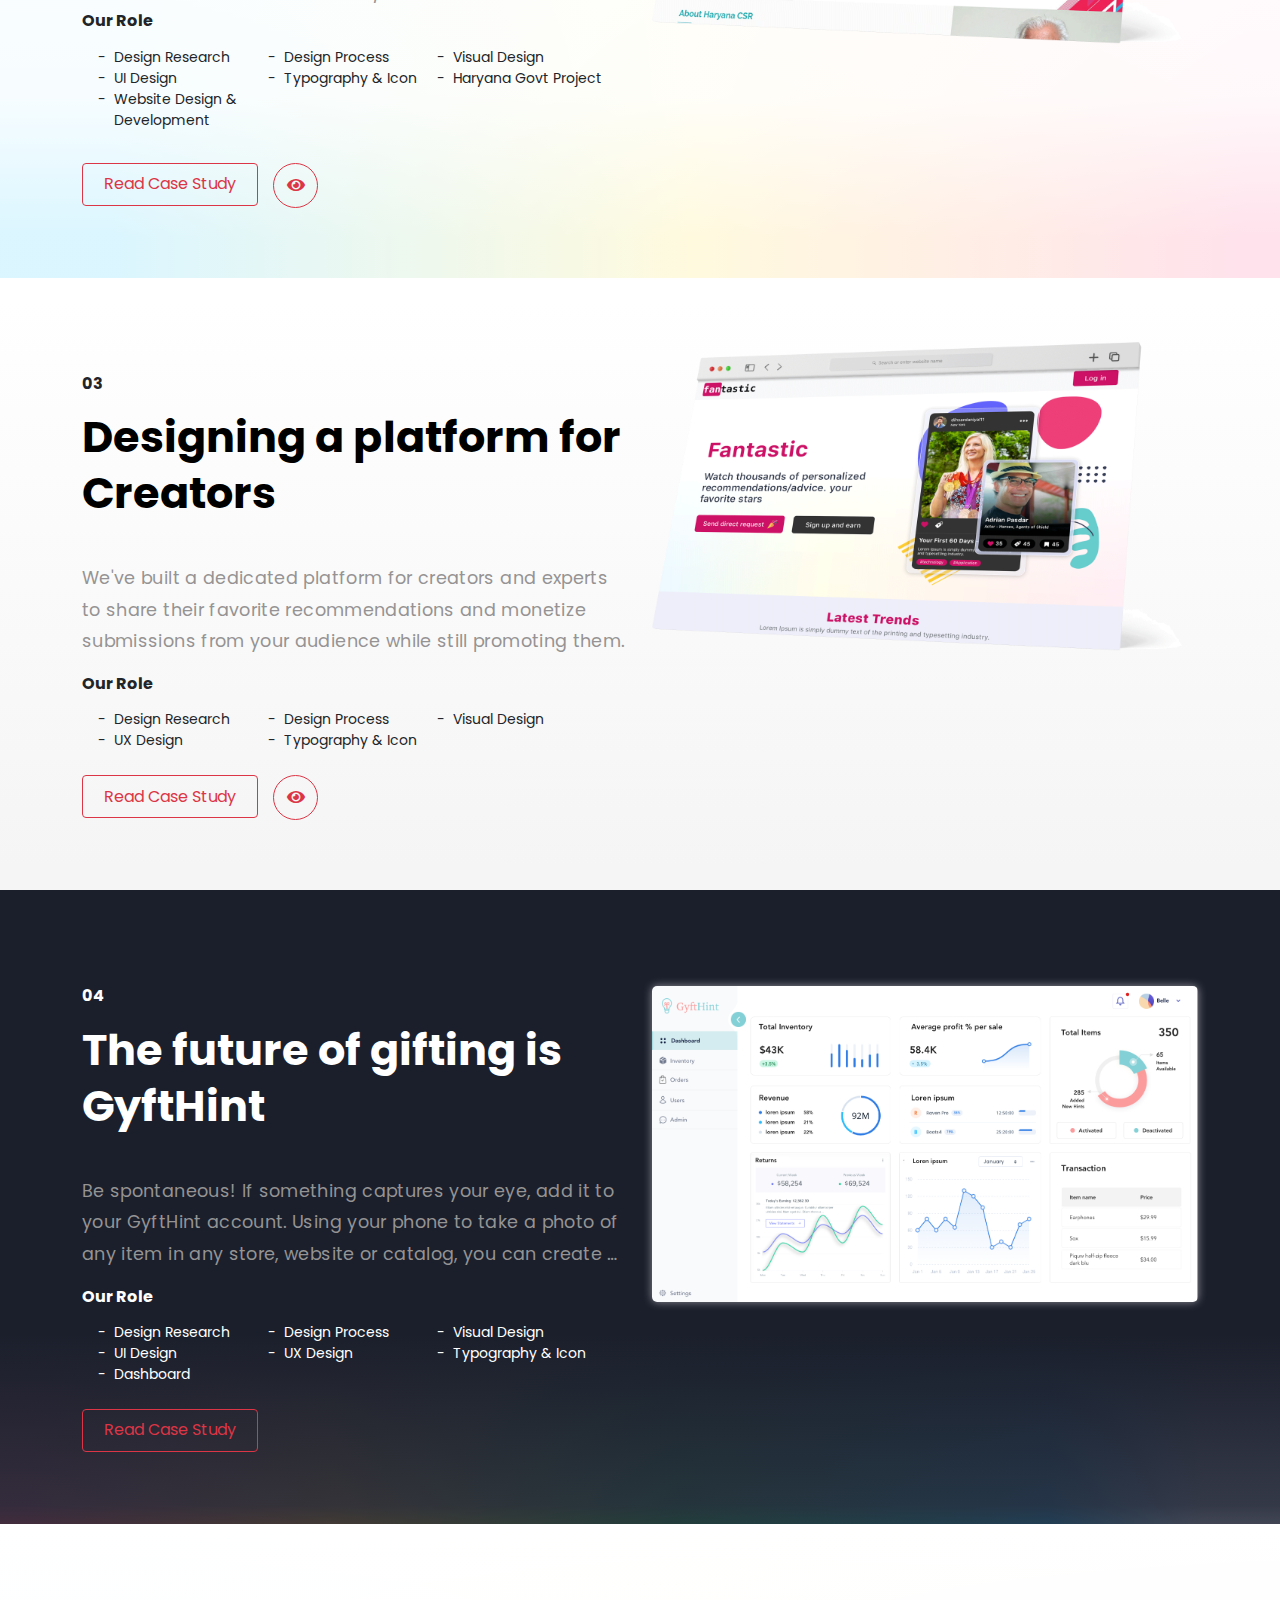
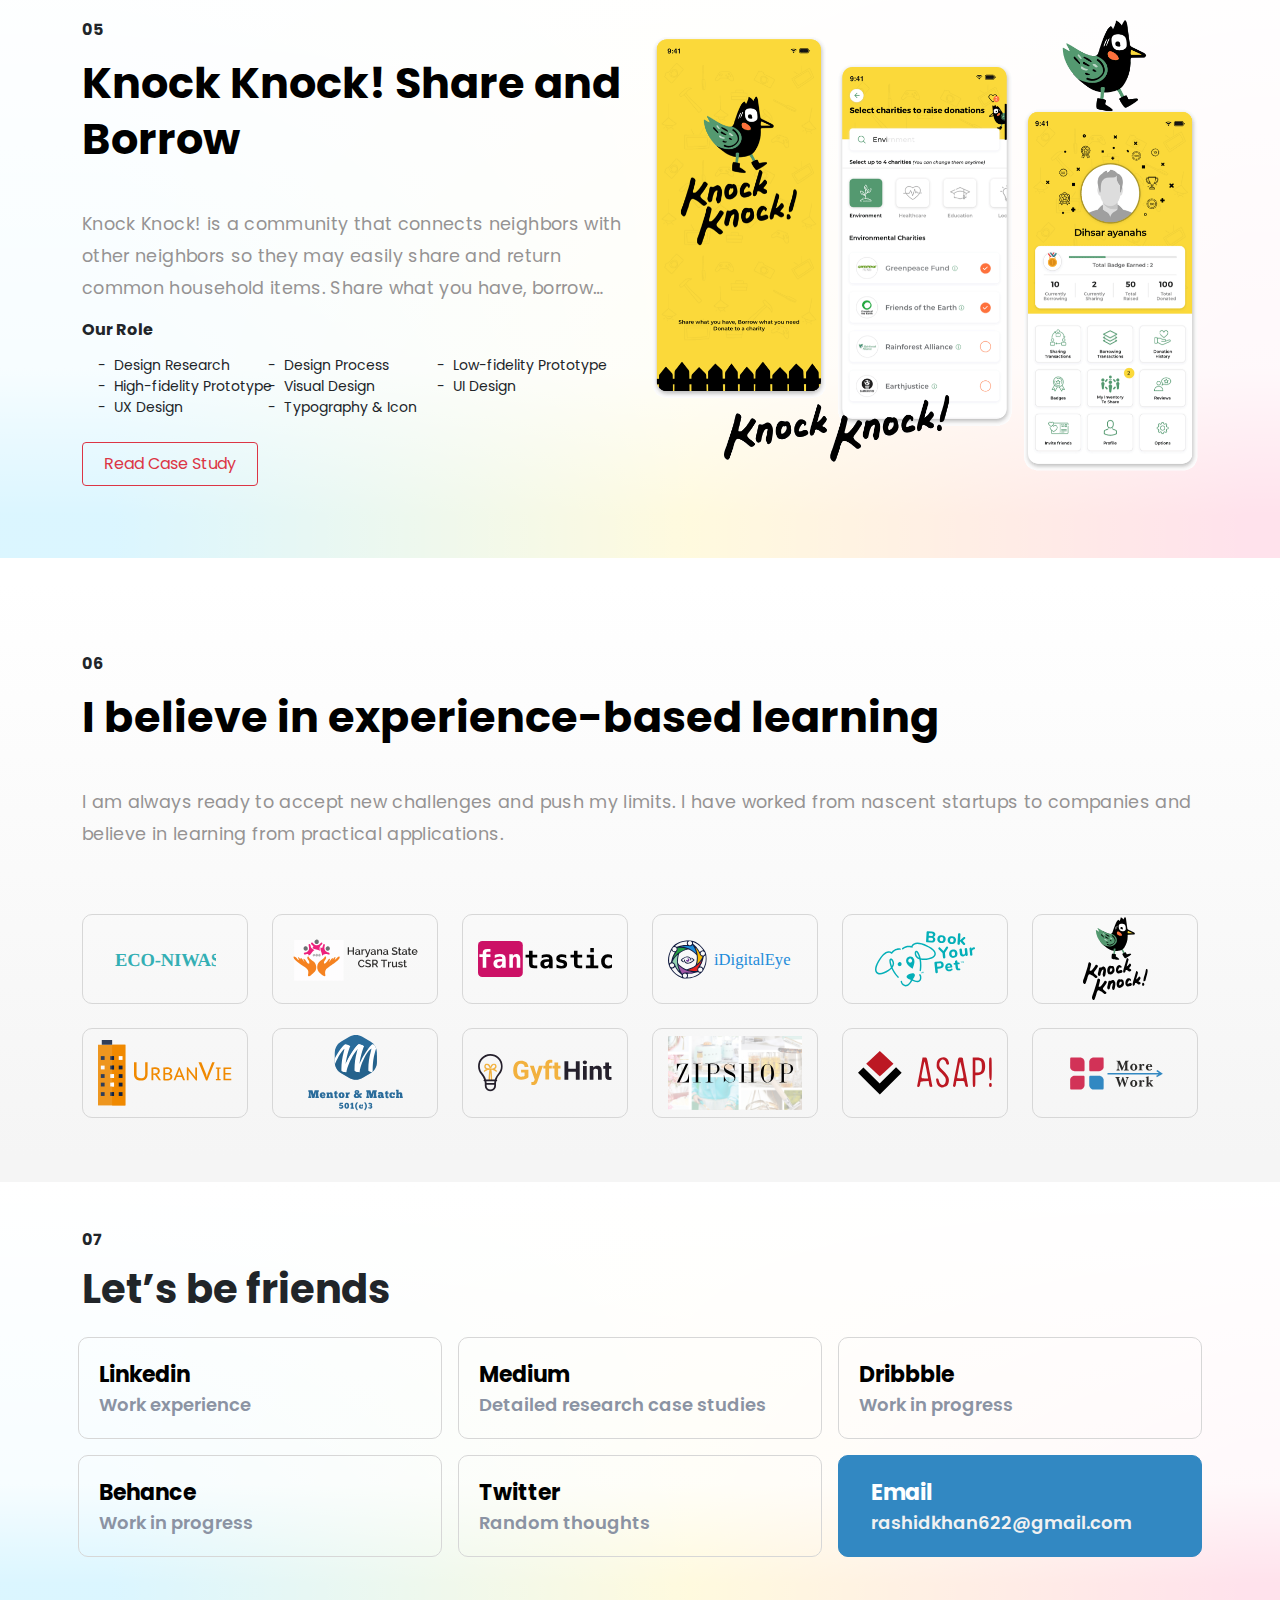
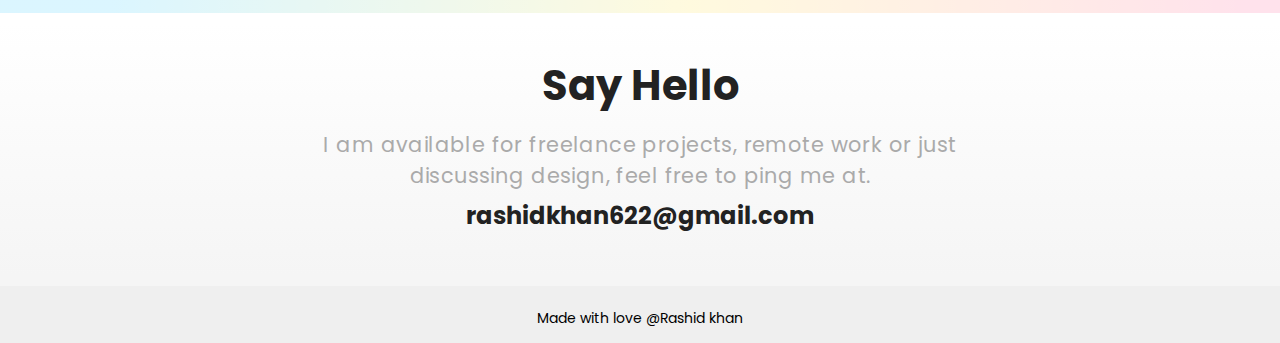
==== commit 0b302868: "Update index.html" ====
--- a/index.html
+++ b/index.html
@@ -230,28 +230,37 @@
         <div class="row py-2">
           <div class="col-lg-3 col-md-3 col-sm-12">
             <div class="uxcontent text-center">
-              <img  src="assets/img/search.gif" alt="Rashid_product_designer" />
+              <div class="img1 mb-3">
+                <img  src="assets/img/research.png" alt="Rashid_product_designer" />
+              </div>
+              
               <h5 class="py-2">Research</h5>
               <p>Understand the market, define the audience, and ideate potential solutions.</p>
             </div>
           </div>
           <div class="col-lg-3 col-md-3 col-sm-12">
             <div class="uxcontent text-center">
-              <img  src="assets/img/search.gif" alt="Rashid_product_designer" />
+              <div class="img1 mb-3">
+                <img  src="assets/img/branding.png" alt="Rashid_product_designer" />
+              </div>
               <h5 class="py-2">Branding</h5>
-              <p>Understand the market, define the audience, and ideate potential solutions.</p>
+              <p>Effective branding requires a deep understanding of a company's values, mission, and target audience.</p>
             </div>
           </div>
           <div class="col-lg-3 col-md-3 col-sm-12">
             <div class="uxcontent text-center">
-              <img  src="assets/img/search.gif" alt="Rashid_product_designer" />
+              <div class="img1 mb-3">
+                <img  src="assets/img/product-design.png" alt="Rashid_product_designer" />
+              </div>
               <h5 class="py-2">Product Design</h5>
               <p>Define the solution, create a roadmap, establish architecture and design the product.</p>
             </div>
           </div>
           <div class="col-lg-3 col-md-3 col-sm-12">
             <div class="uxcontent text-center">
-              <img  src="assets/img/search.gif" alt="Rashid_product_designer" />
+              <div class="img1 mb-3">
+              <img  src="assets/img/testing.png" alt="Rashid_product_designer" />
+            </div>
               <h5 class="py-2">Testing</h5>
               <p>Establish usability, meet accessibility needs and ensure a delightful solution.</p>
             </div>
@@ -265,7 +274,7 @@
     <div class="section-a">
       <div class="container py-5">
         <div class="row">
-          <div class="col-lg-6 col-md-6 col-sm-12 pb-4 mt-5">
+          <div class="col-lg-6 col-md-6 col-sm-12 pb-4 mt-2">
             <div class="my-profile-heading">
               <h6 class="mb-3"><strong>01</strong></h6>
               <h1><strong>ECO-NIWAS (Govt Project)</strong></h1>
@@ -284,6 +293,22 @@
                 BEE Star labeled appliances/equipment and electricity
                 distribution companies.
               </p>
+              <div class="our-role pb-2">
+                <h6 class="mb-3"><strong>Our Role</strong></h6>
+                    <div class="project-list">
+                        
+                        <ul class="list-inline-item">
+                          <li>Design Research</li>
+                          <li>Design Process</li>
+                          <li>Visual Design</li>
+                          <li>UI Design</li>
+                          <li>Typography & Icon</li>
+                          <li>Real-estate Project</li>
+                          <li>Website Design & Development</li>
+                            
+                        </ul>
+                    </div>
+              </div>
               <div class="my-button-big pt-2">
                 <a href="https://www.econiwas.com/" target="_blank">
                   <button type="button" class="btn btn-outline-danger rounded">
@@ -336,6 +361,22 @@
                 constituted for providing guidance, advice, and reviewing the
                 CSR activities in the State.
               </p>
+              <div class="our-role pb-2">
+                <h6 class="mb-3"><strong>Our Role</strong></h6>
+                    <div class="project-list">
+                        
+                        <ul class="list-inline-item">
+                          <li>Design Research</li>
+                          <li>Design Process</li>
+                          <li>Visual Design</li>
+                          <li>UI Design</li>
+                          <li>Typography & Icon</li>
+                          <li>Haryana Govt Project</li>
+                          <li>Website Design & Development</li>
+                            
+                        </ul>
+                    </div>
+              </div>
               <div class="my-button-big pt-2">
                 <a href="https://haryanacsr.org/" target="_blank">
                   <button type="button" class="btn btn-outline-danger rounded">
@@ -376,6 +417,21 @@
                 share their favorite recommendations and monetize submissions
                 from your audience while still promoting them.
               </p>
+              <div class="our-role pb-2">
+                <h6 class="mb-3"><strong>Our Role</strong></h6>
+                    <div class="project-list">
+                        
+                        <ul class="list-inline-item">
+                          <li>Design Research</li>
+                          <li>Design Process</li>
+                          <li>Visual Design</li>
+                          <li>UX Design</li>
+                          <li>Typography & Icon</li>
+                          
+                            
+                        </ul>
+                    </div>
+              </div>
               <div class="my-button-big">
                 <a
                   href="https://www.behance.net/gallery/129111049/Fantastic"
@@ -423,6 +479,22 @@
                 tastes and likes. And if they see something that fits their
                 budget, They simple click and make the purchase.
               </p>
+              <div class="our-role pb-2">
+                <h6 class="mb-3"><strong>Our Role</strong></h6>
+                    <div class="project-list text-white">
+                        
+                        <ul class="list-inline-item">
+                          <li>Design Research</li>
+                          <li>Design Process</li>
+                          <li>Visual Design</li>
+                          <li>UI Design</li>
+                          <li>UX Design</li>
+                          <li>Typography & Icon</li>
+                          <li>Dashboard</li>
+                            
+                        </ul>
+                    </div>
+              </div>
               <!-- <p>Working with a team of 55 other designers and developers I have not only designed but also learned the process of building a whole product from scratch. Responsible for managing and maintaining projects and make sure that they are implemented properly. </p> -->
               <div class="my-button-big">
                 <a
@@ -462,6 +534,23 @@
                 items. Share what you have, borrow what you need, and say thank
                 you by donating to the charity of the lender's choice.
               </p>
+              <div class="our-role pb-2">
+                <h6 class="mb-3"><strong>Our Role</strong></h6>
+                    <div class="project-list">
+                        
+                        <ul class="list-inline-item">
+                          <li>Design Research</li>
+                          <li>Design Process</li>
+                          <li>Low-fidelity Prototype</li>
+                          <li>High-fidelity Prototype</li>
+                          <li>Visual Design</li>
+                          <li>UI Design</li>
+                          <li>UX Design</li>
+                          <li>Typography & Icon</li>
+                            
+                        </ul>
+                    </div>
+              </div>
               <div class="my-button-big">
                 <a
                   href="https://marvelapp.com/prototype/5d6gh4e/screen/64183016"
--- a/assets/css/style.css
+++ b/assets/css/style.css
@@ -551,9 +551,9 @@
 .my-profile-heading p {
     font-weight: normal;
     line-height: 1.8em;
-    font-size: 1.2em;
+    font-size: 1.1em;
     letter-spacing: 0.02em;
-    color: #aaaaaa;
+    color: #959393;
     width: 100%;
     margin: 0 auto;
     margin-top: 2vh;
@@ -1352,11 +1352,26 @@
 }
 /* Auto color change start */
 
+.project-list {
+    width: 100%;
+    position: relative;
+    display: flex;
+}
+.project-list ul li{
+    list-style: none;
+    width: 33%;
+    float: left;
+    font-size: 14px;
+}
+.project-list  ul li:before {
+    content: "-";
+    position: absolute;
+    margin-left: -16px;
+}
  
 .myheader {
 	background: linear-gradient(40deg, #dbf5ff59, #eaf7f15e, #fdfae05c, #ffeee459, #ffe2eb4f););
 	background-size: auto;
-    
 	animation: gradient 15s ease infinite;
 	
 }
@@ -1395,7 +1410,34 @@
     margin: 0px 8px;
     align-items: center;
 }
-
+.uxcontent{
+    width: 100%;
+    height: auto;
+    padding: 20px;
+    margin: 5px;
+    border-radius: 10px;
+    color: #000000;
+    background-color: #A9C9FF;
+background-image: linear-gradient(180deg, #A9C9FF 0%, #FFBBEC 100%);
+}
+.uxcontent img{
+    width: 80px;
+    padding: 11px;
+    height: 80px;
+    border-radius: 50%;
+    border: 1px solid #d23257;
+}
+.uxcontent h5{
+    font-weight: 600;
+}
+.uxcontent p{
+    font-size: 14px;
+    
+}
+
+.uxcontent p{
+    color: #000000;
+}
 .dcard-1 p{
     display: inline;
     margin: 0;
@@ -1429,6 +1471,11 @@
         /*box-shadow: 0px 0px 10px rgb(0 0 0 / 9%);*/
         border: 1px solid #e1e1e1;
     }
+    .project-list ul li{
+        list-style: none;
+        width: 50%;
+        float: left;
+    }
     .my-img-c img{
         /*box-shadow: 0px 0px 8px #d3d3d39e;*/
         border-radius: 5px;
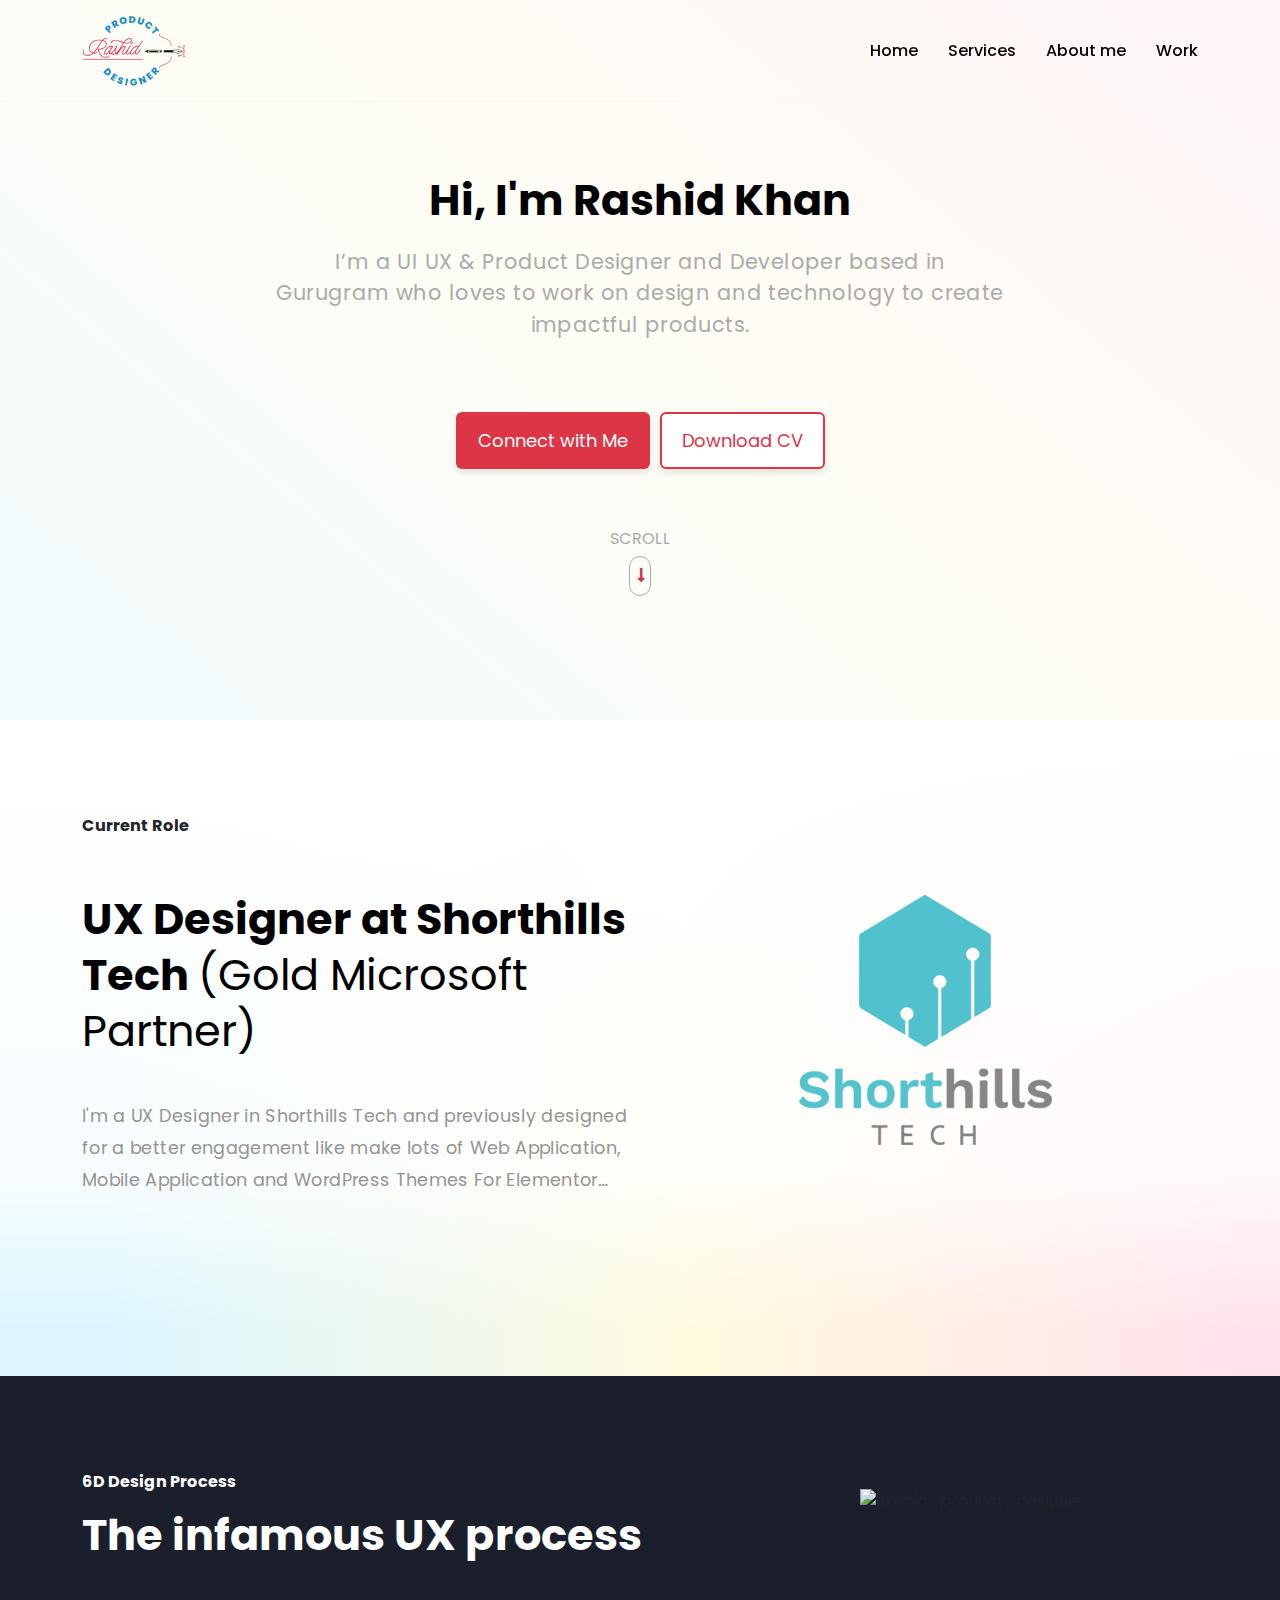
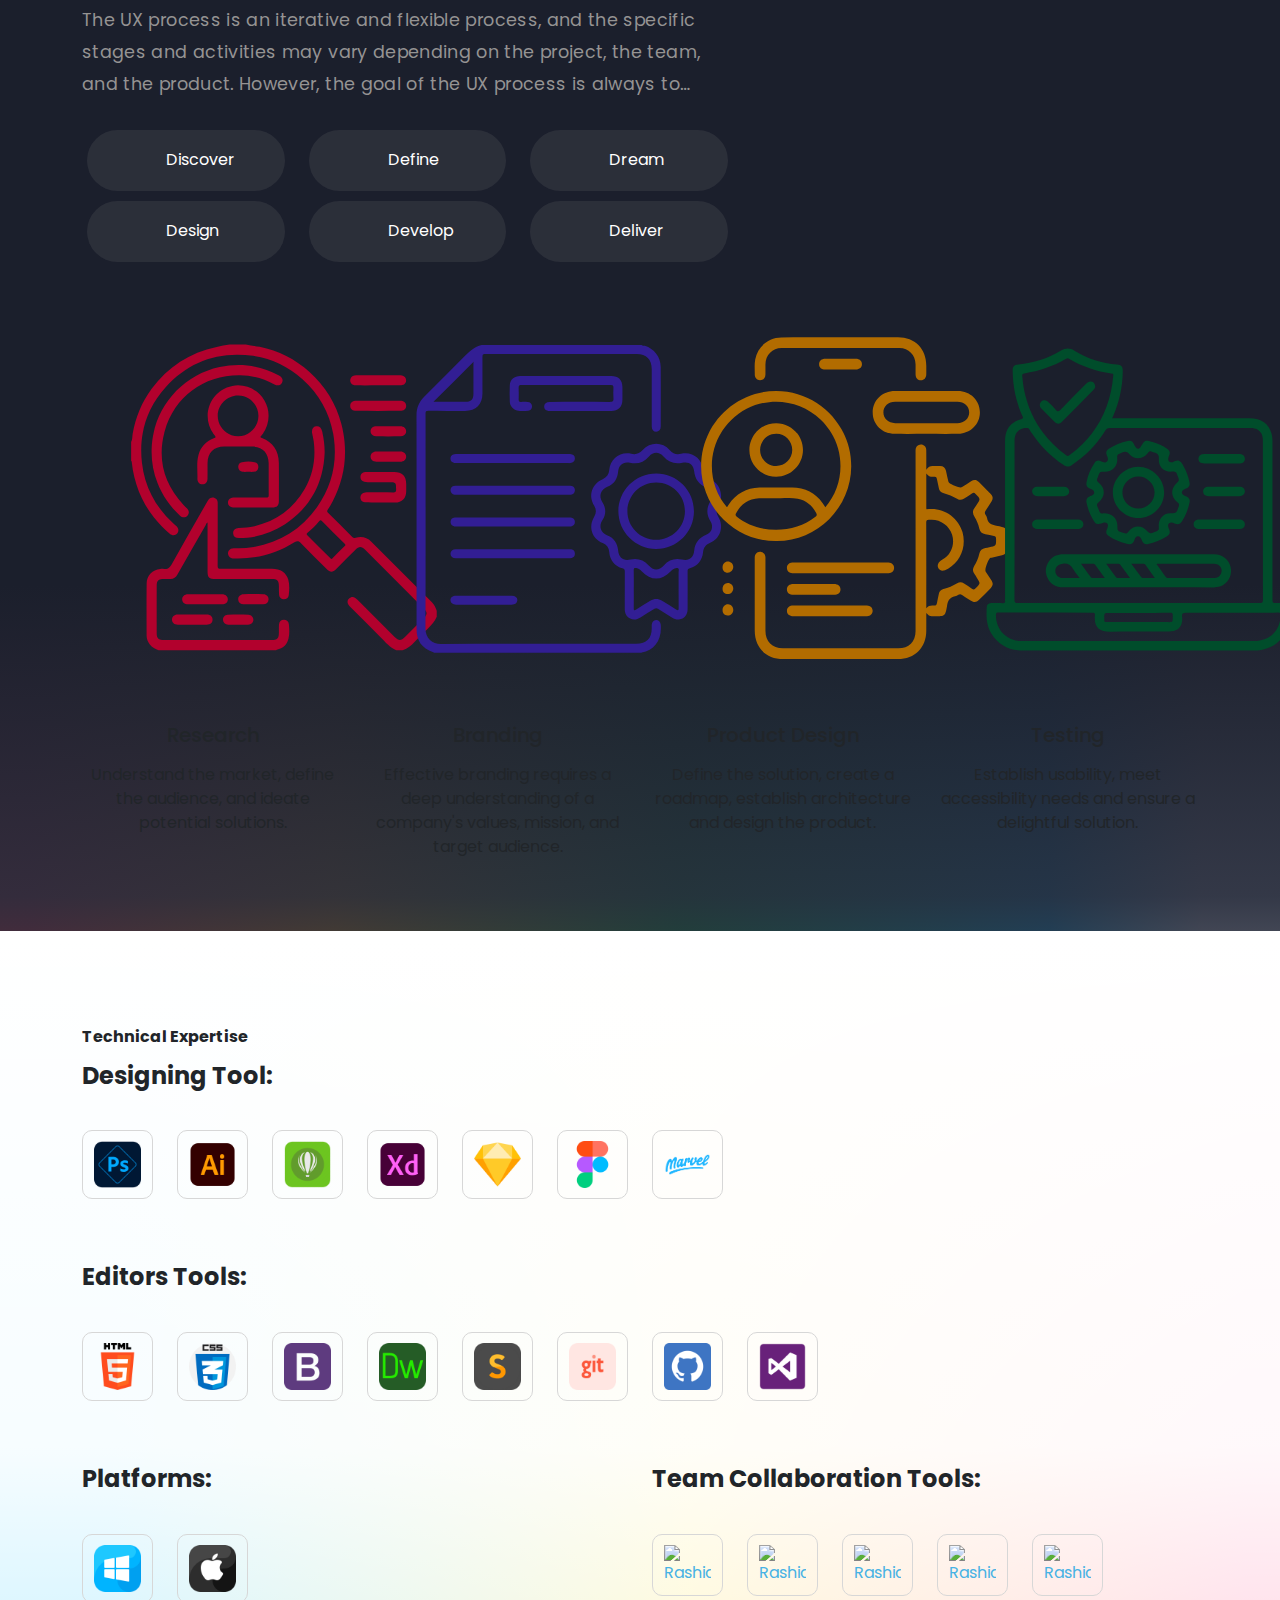
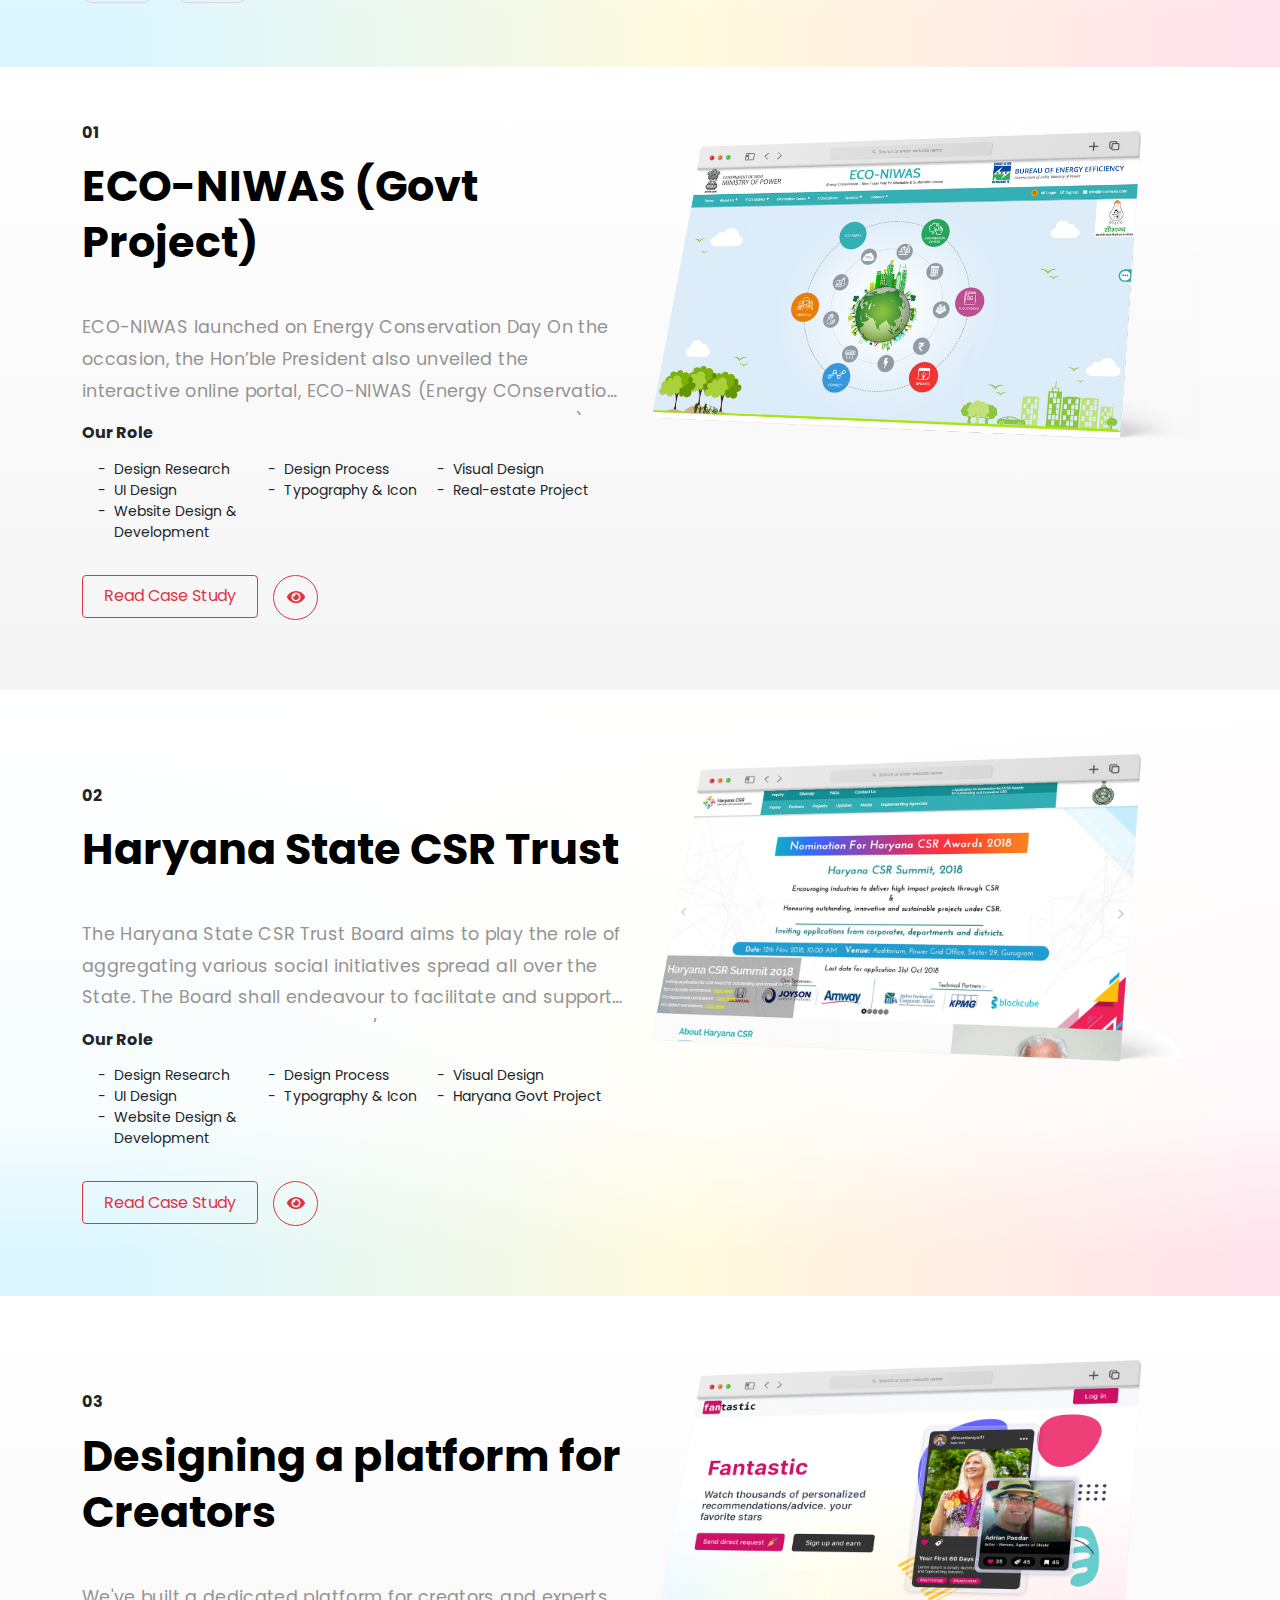
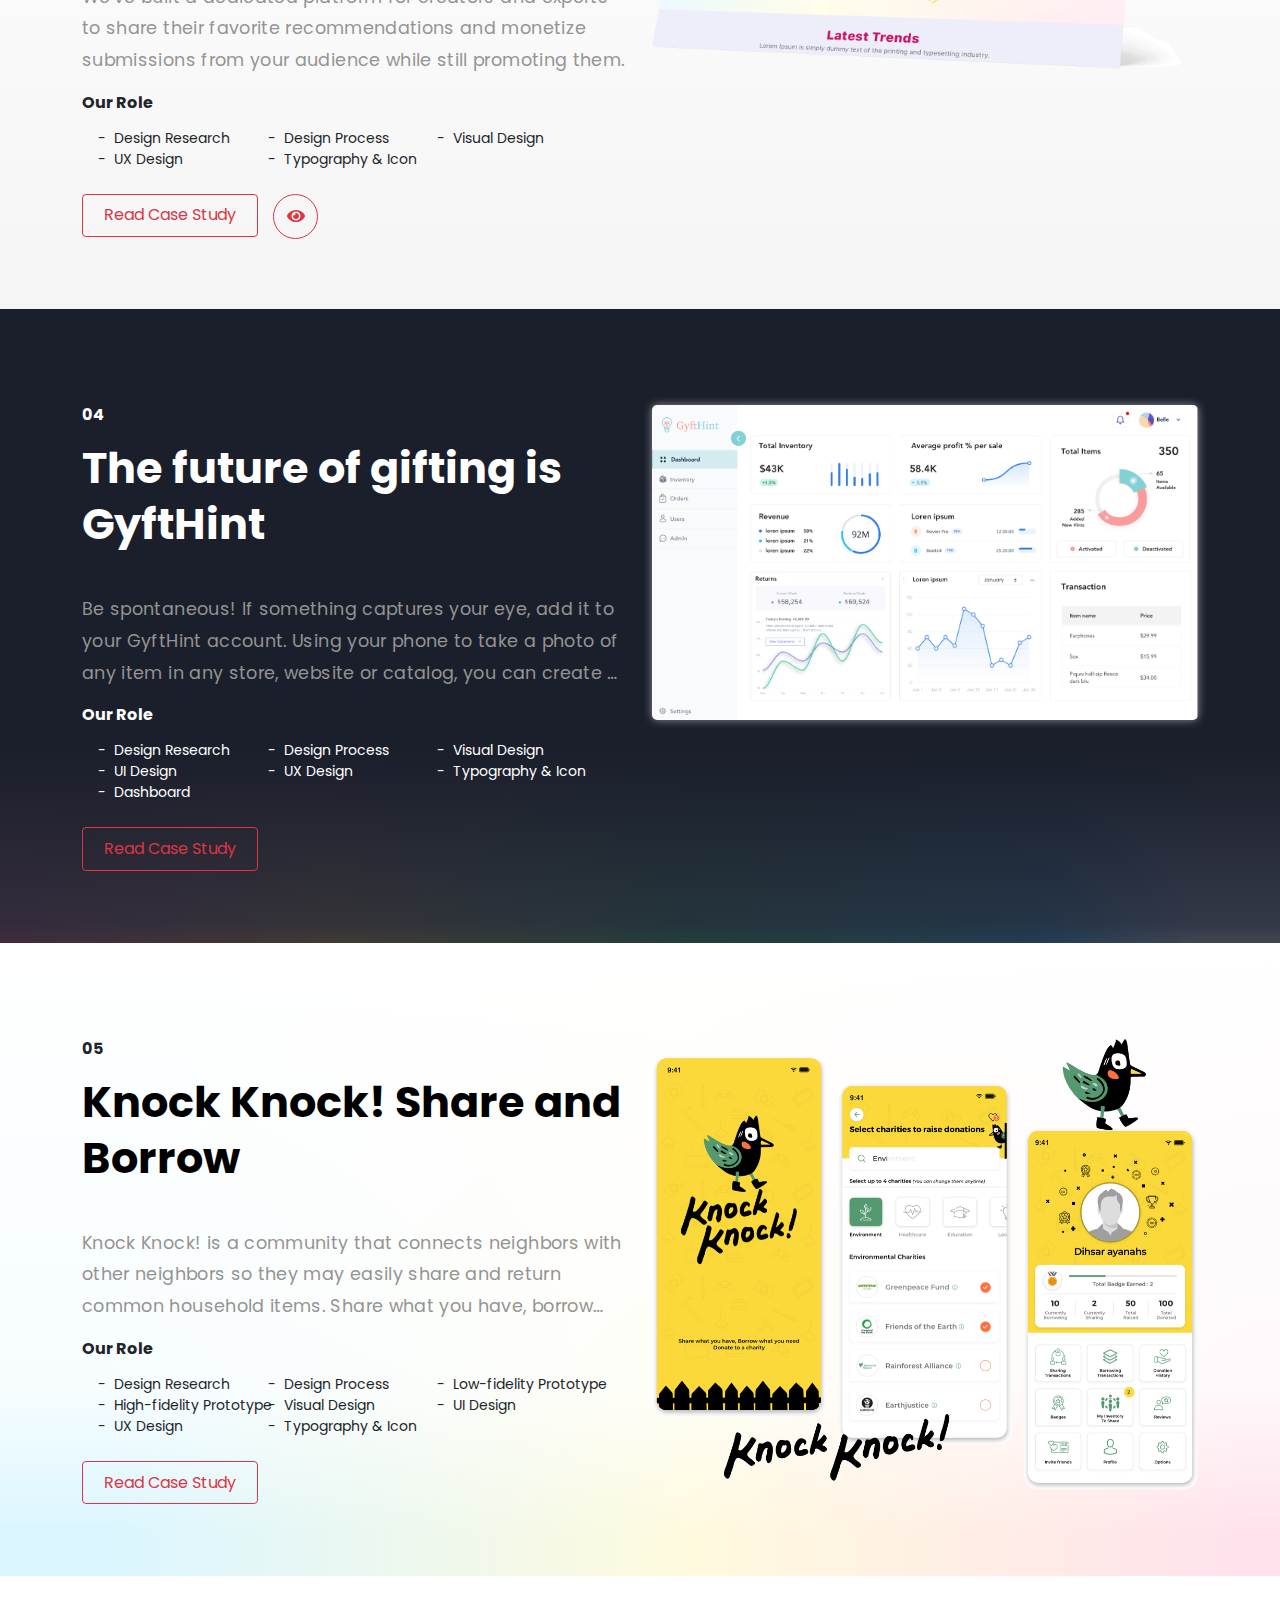
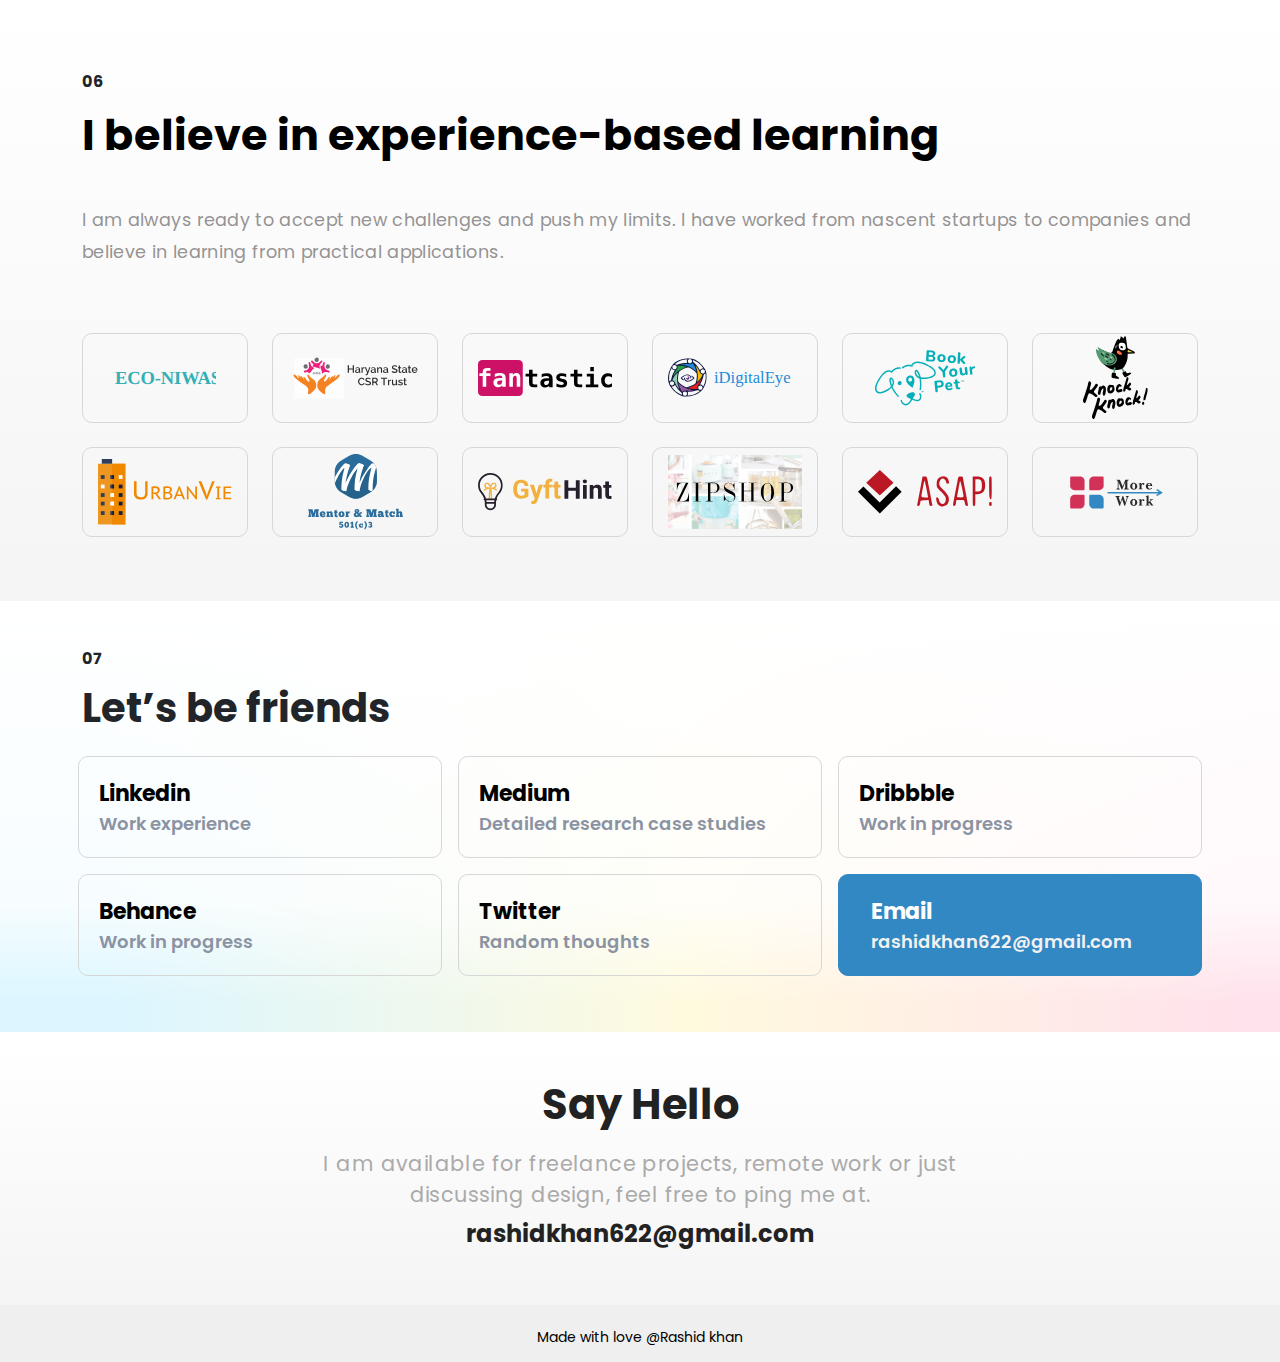
==== commit db1440bb: "Update index.html" ====
--- a/index.html
+++ b/index.html
@@ -229,9 +229,9 @@
         </div>
         <div class="row py-2">
           <div class="col-lg-3 col-md-3 col-sm-12">
-            <div class="uxcontent text-center">
+            <div class="uxcontent-a text-center">
               <div class="img1 mb-3">
-                <img  src="assets/img/research.png" alt="Rashid_product_designer" />
+                <img  src="assets/img/user-research.svg" alt="Rashid_product_designer" />
               </div>
               
               <h5 class="py-2">Research</h5>
@@ -239,27 +239,27 @@
             </div>
           </div>
           <div class="col-lg-3 col-md-3 col-sm-12">
-            <div class="uxcontent text-center">
+            <div class="uxcontent-b text-center">
               <div class="img1 mb-3">
-                <img  src="assets/img/branding.png" alt="Rashid_product_designer" />
+                <img  src="assets/img/branding-ico.svg" alt="Rashid_product_designer" />
               </div>
               <h5 class="py-2">Branding</h5>
               <p>Effective branding requires a deep understanding of a company's values, mission, and target audience.</p>
             </div>
           </div>
           <div class="col-lg-3 col-md-3 col-sm-12">
-            <div class="uxcontent text-center">
+            <div class="uxcontent-c text-center">
               <div class="img1 mb-3">
-                <img  src="assets/img/product-design.png" alt="Rashid_product_designer" />
+                <img  src="assets/img/product-design.svg" alt="Rashid_product_designer" />
               </div>
               <h5 class="py-2">Product Design</h5>
               <p>Define the solution, create a roadmap, establish architecture and design the product.</p>
             </div>
           </div>
           <div class="col-lg-3 col-md-3 col-sm-12">
-            <div class="uxcontent text-center">
+            <div class="uxcontent-d text-center">
               <div class="img1 mb-3">
-              <img  src="assets/img/testing.png" alt="Rashid_product_designer" />
+              <img  src="assets/img/testing-ico.svg" alt="Rashid_product_designer" />
             </div>
               <h5 class="py-2">Testing</h5>
               <p>Establish usability, meet accessibility needs and ensure a delightful solution.</p>
@@ -269,7 +269,272 @@
       </div>
     </div>
 
-    
+    <div class="section-c">
+      <div class="container py-5">
+          <div class="row">
+              <div class="col-lg-12 col-md-12 col-sm-12 pb-4 mt-5">
+                  <div class="my-profile-heading">
+                      <h6 class="mb-3"><strong>Technical Expertise</strong></h6>
+                      <h4 class="mt-0 pt-0"><strong>Designing Tool:</strong></h4>
+                      </div>
+              </div>
+              <div class="col-lg-12 col-md-12 col-sm-12  mb-3">
+                  <div class="my-project">
+                      <div class="row">
+                          <div class="col-md-1 col-3">
+                              <div class="my-logo-a mt-2">
+                                  <a href="" target="_blank">
+                                      <div class="my-card-logo-b">
+                                          <img class="w-100" src="assets/img/photoshop-express.png"  alt="Rashid_product_designer" />
+                                          
+                                      </div>
+                                  </a>
+                                 
+                              </div>
+                          </div>
+                          <div class="col-md-1 col-3">
+                              <div class="my-logo-a mt-2">
+                                  <a href="" target="_blank">
+                                      <div class="my-card-logo-b">
+                                          <img class="w-100" src="assets/img/illustrator.png"  alt="Rashid_product_designer" />
+                                      </div>
+                                  </a>
+                              </div>
+                          </div>
+                          <div class="col-md-1 col-3">
+                              <div class="my-logo-a mt-2">
+                                  <a href="" target="_blank">
+                                      <div class="my-card-logo-b">
+                                          <img class="w-100" src="assets/img/cdr.png"  alt="Rashid_product_designer" />
+                                      </div>
+                                  </a>
+                              </div>
+                          </div>
+                          <div class="col-md-1 col-3">
+                              <div class="my-logo-a mt-2">
+                                  <a href="" target="_blank">
+                                      <div class="my-card-logo-b">
+                                          <img class="w-100" src="assets/img/xd.png"  alt="Rashid_product_designer" />
+                                      </div>
+                                  </a>
+                              </div>
+                          </div>
+                          <div class="col-md-1 col-3">
+                              <div class="my-logo-a mt-2">
+                                  <a href="" target="_blank">
+                                      <div class="my-card-logo-b">
+                                          <img class="w-100" src="assets/img/sketch.png"  alt="Rashid_product_designer" />
+                                      </div>
+                                  </a>
+                              </div>
+                          </div>
+                          <div class="col-md-1 col-3">
+                              <div class="my-logo-a mt-2">
+                                  <a href="" target="_blank">
+                                      <div class="my-card-logo-b">
+                                          <img class="w-100" src="assets/img/figma.png"  alt="Rashid_product_designer" />
+                                      </div>
+                                  </a>
+                              </div>
+                          </div>
+                          <div class="col-md-1 col-3">
+                              <div class="my-logo-a mt-2">
+                                  <a href="" target="_blank">
+                                      <div class="my-card-logo-b">
+                                          <img class="w-100" src="assets/img/marvel.png"  alt="Rashid_product_designer" />
+                                      </div>
+                                  </a>
+                              </div>
+                          </div>
+                          
+                      </div>
+
+                  </div>
+              </div>
+              <div class="col-lg-12 col-md-12 col-sm-12 pb-4 mt-5">
+                  <div class="my-profile-heading">
+                      <h4 class="mt-0 pt-0"><strong>Editors Tools:</strong></h4>
+                      </div>
+              </div>
+              <div class="col-lg-12 col-md-12 col-sm-12  mb-3">
+                  <div class="my-project">
+                      <div class="row">
+                          <div class="col-md-1 col-3">
+                              <div class="my-logo-a mt-2">
+                                  <a href="" target="_blank">
+                                      <div class="my-card-logo-b">
+                                          <img class="w-100" src="assets/img/html-5.png"  alt="Rashid_product_designer" />
+                                          
+                                      </div>
+                                  </a>
+                                 
+                              </div>
+                          </div>
+                          <div class="col-md-1 col-3">
+                              <div class="my-logo-a mt-2">
+                                  <a href="" target="_blank">
+                                      <div class="my-card-logo-b">
+                                          <img class="w-100" src="assets/img/css.png"  alt="Rashid_product_designer" />
+                                      </div>
+                                  </a>
+                              </div>
+                          </div>
+                          <div class="col-md-1 col-3">
+                              <div class="my-logo-a mt-2">
+                                  <a href="" target="_blank">
+                                      <div class="my-card-logo-b">
+                                          <img class="w-100" src="assets/img/bootstrap.png"  alt="Rashid_product_designer" />
+                                      </div>
+                                  </a>
+                              </div>
+                          </div>
+                          <div class="col-md-1 col-3">
+                              <div class="my-logo-a mt-2">
+                                  <a href="" target="_blank">
+                                      <div class="my-card-logo-b">
+                                          <img class="w-100" src="assets/img/dreamweaver.png"  alt="Rashid_product_designer" />
+                                      </div>
+                                  </a>
+                              </div>
+                          </div>
+                          <div class="col-md-1 col-3">
+                              <div class="my-logo-a mt-2">
+                                  <a href="" target="_blank">
+                                      <div class="my-card-logo-b">
+                                          <img class="w-100" src="assets/img/sublimetext.png"  alt="Rashid_product_designer" />
+                                      </div>
+                                  </a>
+                              </div>
+                          </div>
+                          <div class="col-md-1 col-3">
+                              <div class="my-logo-a mt-2">
+                                  <a href="" target="_blank">
+                                      <div class="my-card-logo-b">
+                                          <img class="w-100" src="assets/img/git.png"  alt="Rashid_product_designer" />
+                                      </div>
+                                  </a>
+                              </div>
+                          </div>
+                          <div class="col-md-1 col-3">
+                              <div class="my-logo-a mt-2">
+                                  <a href="" target="_blank">
+                                      <div class="my-card-logo-b">
+                                          <img class="w-100" src="assets/img/github.png"  alt="Rashid_product_designer" />
+                                      </div>
+                                  </a>
+                              </div>
+                          </div>
+                          <div class="col-md-1 col-3">
+                              <div class="my-logo-a mt-2">
+                                  <a href="" target="_blank">
+                                      <div class="my-card-logo-b">
+                                          <img class="w-100" src="assets/img/microsoft_studio_visual.png"  alt="Rashid_product_designer" />
+                                      </div>
+                                  </a>
+                              </div>
+                          </div>
+                      </div>
+                  </div>
+              </div>
+              <div class="col-lg-6 col-md-6 col-sm-12">
+                  <div class="row">
+                      <div class="col-lg-12 col-md-12 col-sm-12 pb-4 mt-5">
+                          <div class="my-profile-heading">
+                              <h4 class="mt-0 pt-0"><strong>Platforms:</strong></h4>
+                          </div>
+                      </div>
+                      <div class="col-lg-12 col-md-12 col-sm-12  mb-3">
+                          <div class="my-project">
+                              <div class="row">
+                                  <div class="col-md-2 col-3">
+                                      <div class="my-logo-a mt-2">
+                                          <a href="" target="_blank">
+                                              <div class="my-card-logo-b">
+                                                  <img class="w-100" src="assets/img/microsoft.png"  alt="Rashid_product_designer" />
+                                              </div>
+                                          </a>
+                                      </div>
+                                  </div>
+                                  <div class="col-md-2 col-3">
+                                      <div class="my-logo-a mt-2">
+                                          <a href="" target="_blank">
+                                              <div class="my-card-logo-b">
+                                                  <img class="w-100" src="assets/img/apple.png"  alt="Rashid_product_designer" />
+                                              </div>
+                                          </a>
+                                      </div>
+                                  </div>
+                              </div>
+                          </div>
+                      </div>
+                  </div>
+              </div>    
+              
+              <div class="col-lg-6 col-md-6 col-sm-12">
+                  <div class="row">
+                      <div class="col-lg-12 col-md-12 col-sm-12 pb-4 mt-5">
+                          <div class="my-profile-heading">
+                              <h4 class="mt-0 pt-0"><strong>Team Collaboration Tools:</strong></h4>
+                          </div>
+                      </div>
+                      <div class="col-lg-12 col-md-12 col-sm-12  mb-3">
+                          <div class="my-project">
+                              <div class="row">
+                                  <div class="col-md-2 col-3">
+                                      <div class="my-logo-a mt-2">
+                                          <a href="" target="_blank">
+                                              <div class="my-card-logo-b">
+                                                  <img class="w-100" src="assets/img/jira.png"  alt="Rashid_product_designer" />
+                                              </div>
+                                          </a>
+                                      </div>
+                                  </div>
+                                  <div class="col-md-2 col-3">
+                                      <div class="my-logo-a mt-2">
+                                          <a href="" target="_blank">
+                                              <div class="my-card-logo-b">
+                                                  <img class="w-100" src="assets/img/slack.png"  alt="Rashid_product_designer" />
+                                              </div>
+                                          </a>
+                                      </div>
+                                  </div>
+                                  <div class="col-md-2 col-3">
+                                      <div class="my-logo-a mt-2">
+                                          <a href="" target="_blank">
+                                              <div class="my-card-logo-b">
+                                                  <img class="w-100" src="assets/img/Microsoft_Office_Teams.png"  alt="Rashid_product_designer" />
+                                              </div>
+                                          </a>
+                                      </div>
+                                  </div>
+                                  
+                                  <div class="col-md-2 col-3">
+                                      <div class="my-logo-a mt-2">
+                                          <a href="" target="_blank">
+                                              <div class="my-card-logo-b">
+                                                  <img class="w-100" src="assets/img/trello.png"  alt="Rashid_product_designer" />
+                                              </div>
+                                          </a>
+                                      </div>
+                                  </div>
+                                  <div class="col-md-2 col-3">
+                                      <div class="my-logo-a mt-2">
+                                          <a href="" target="_blank">
+                                              <div class="my-card-logo-b">
+                                                  <img class="w-100" src="assets/img/basecamp.png"  alt="Rashid_product_designer" />
+                                              </div>
+                                          </a>
+                                      </div>
+                                  </div>
+                              </div>
+                          </div>
+                      </div>
+                  </div>
+              </div>
+
+          </div>
+      </div>
+  </div>
 
     <div class="section-a">
       <div class="container py-5">
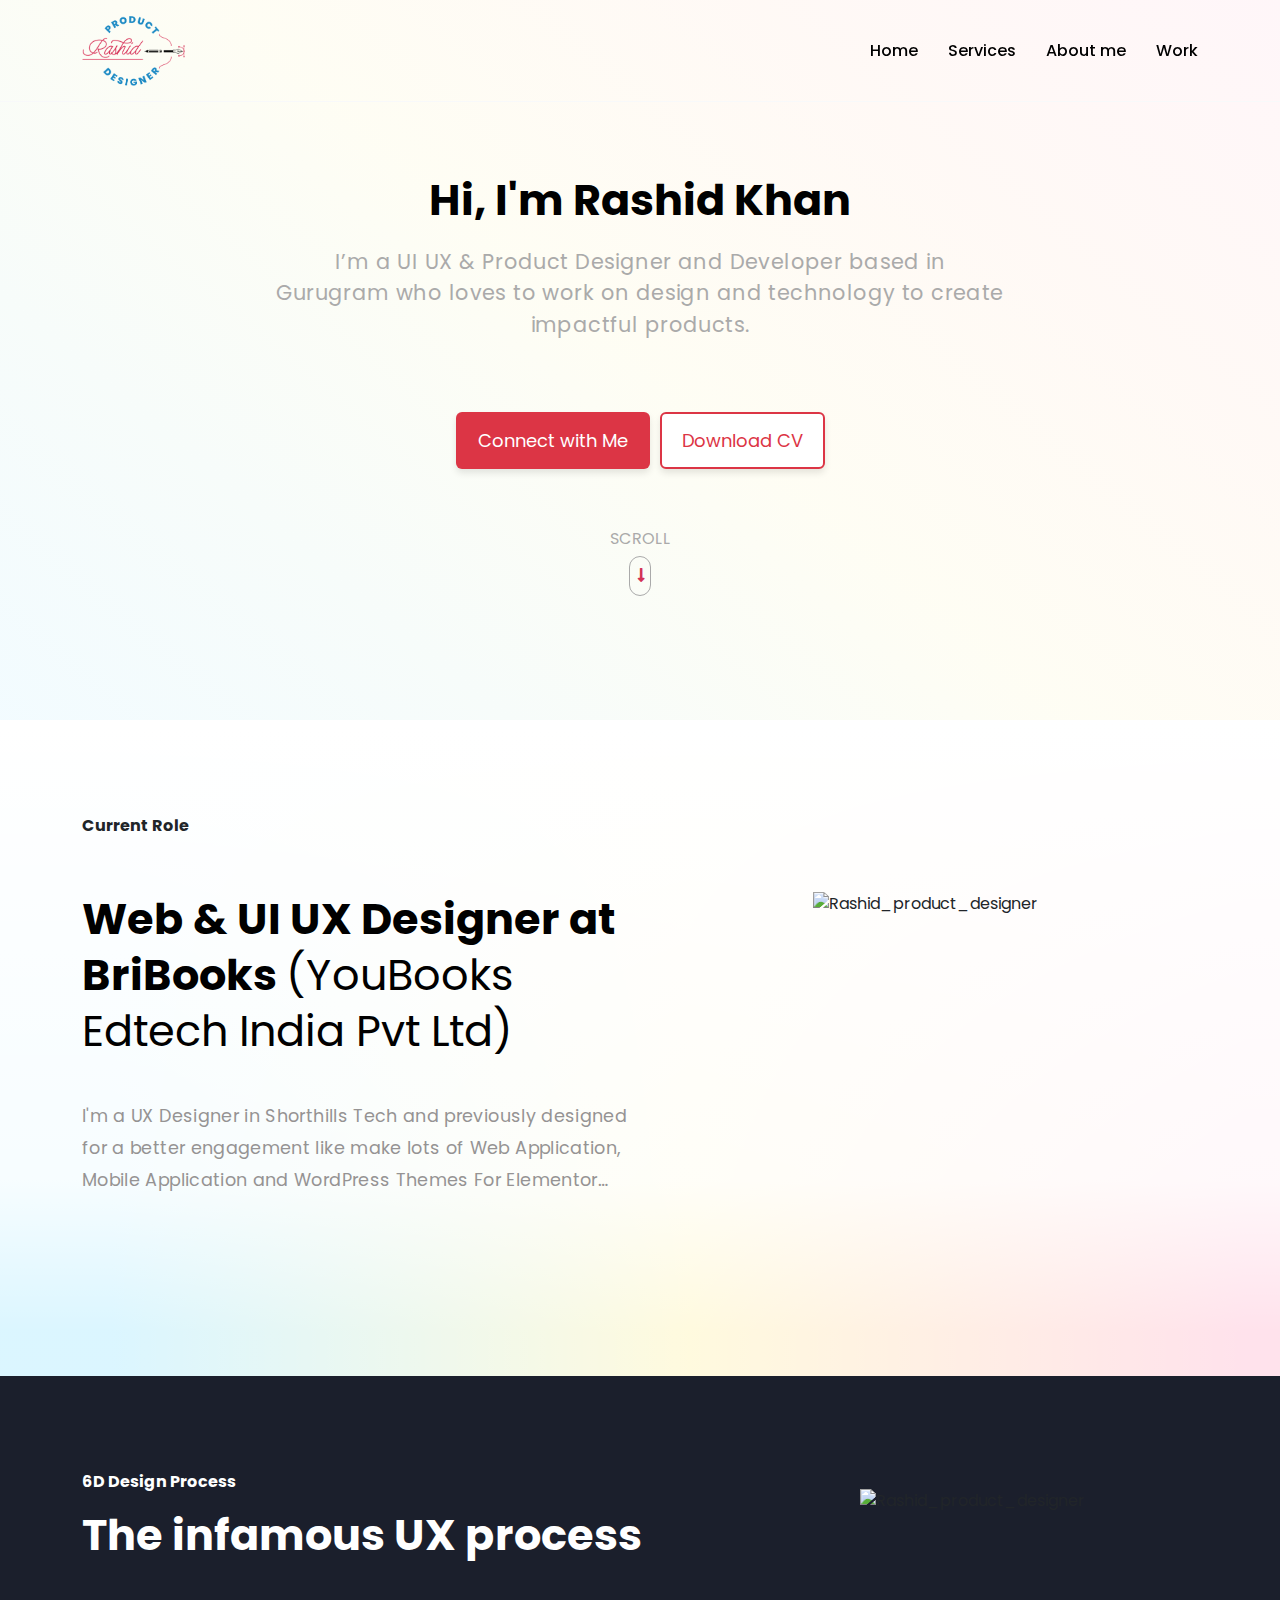
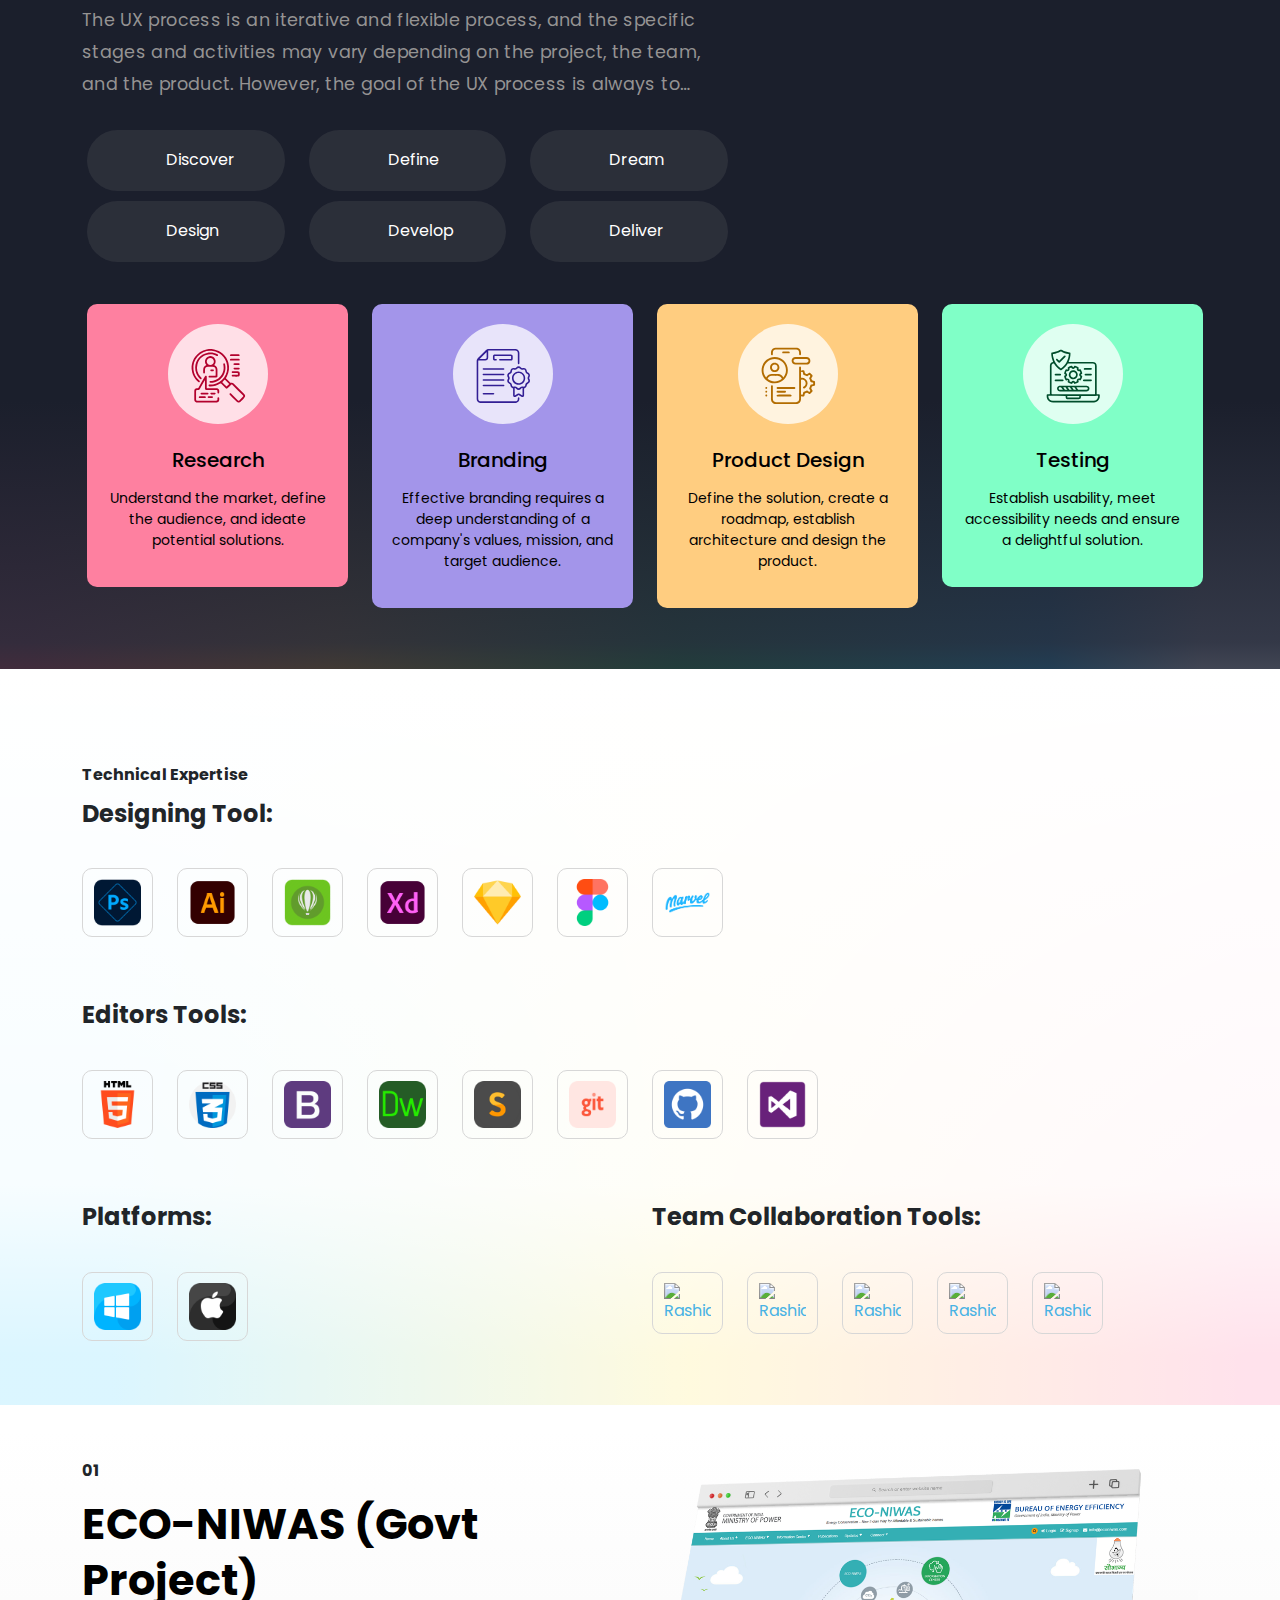
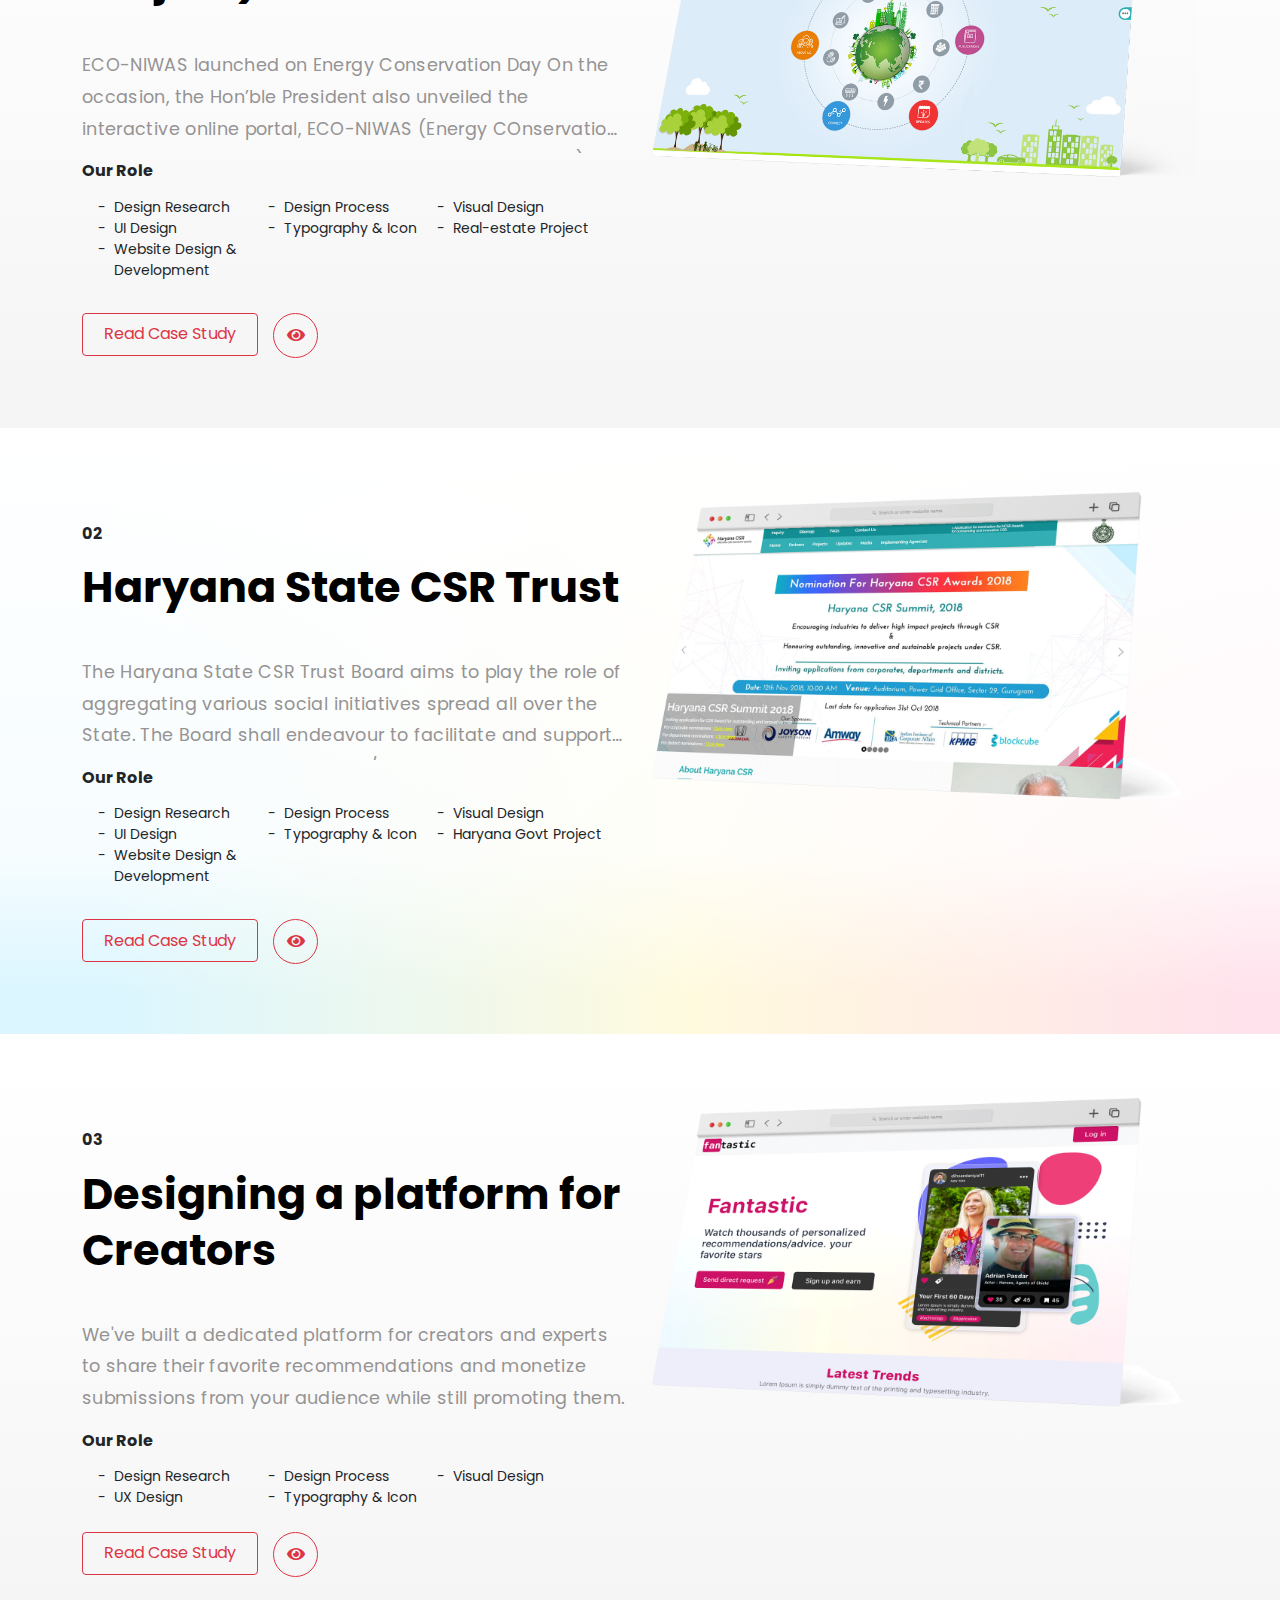
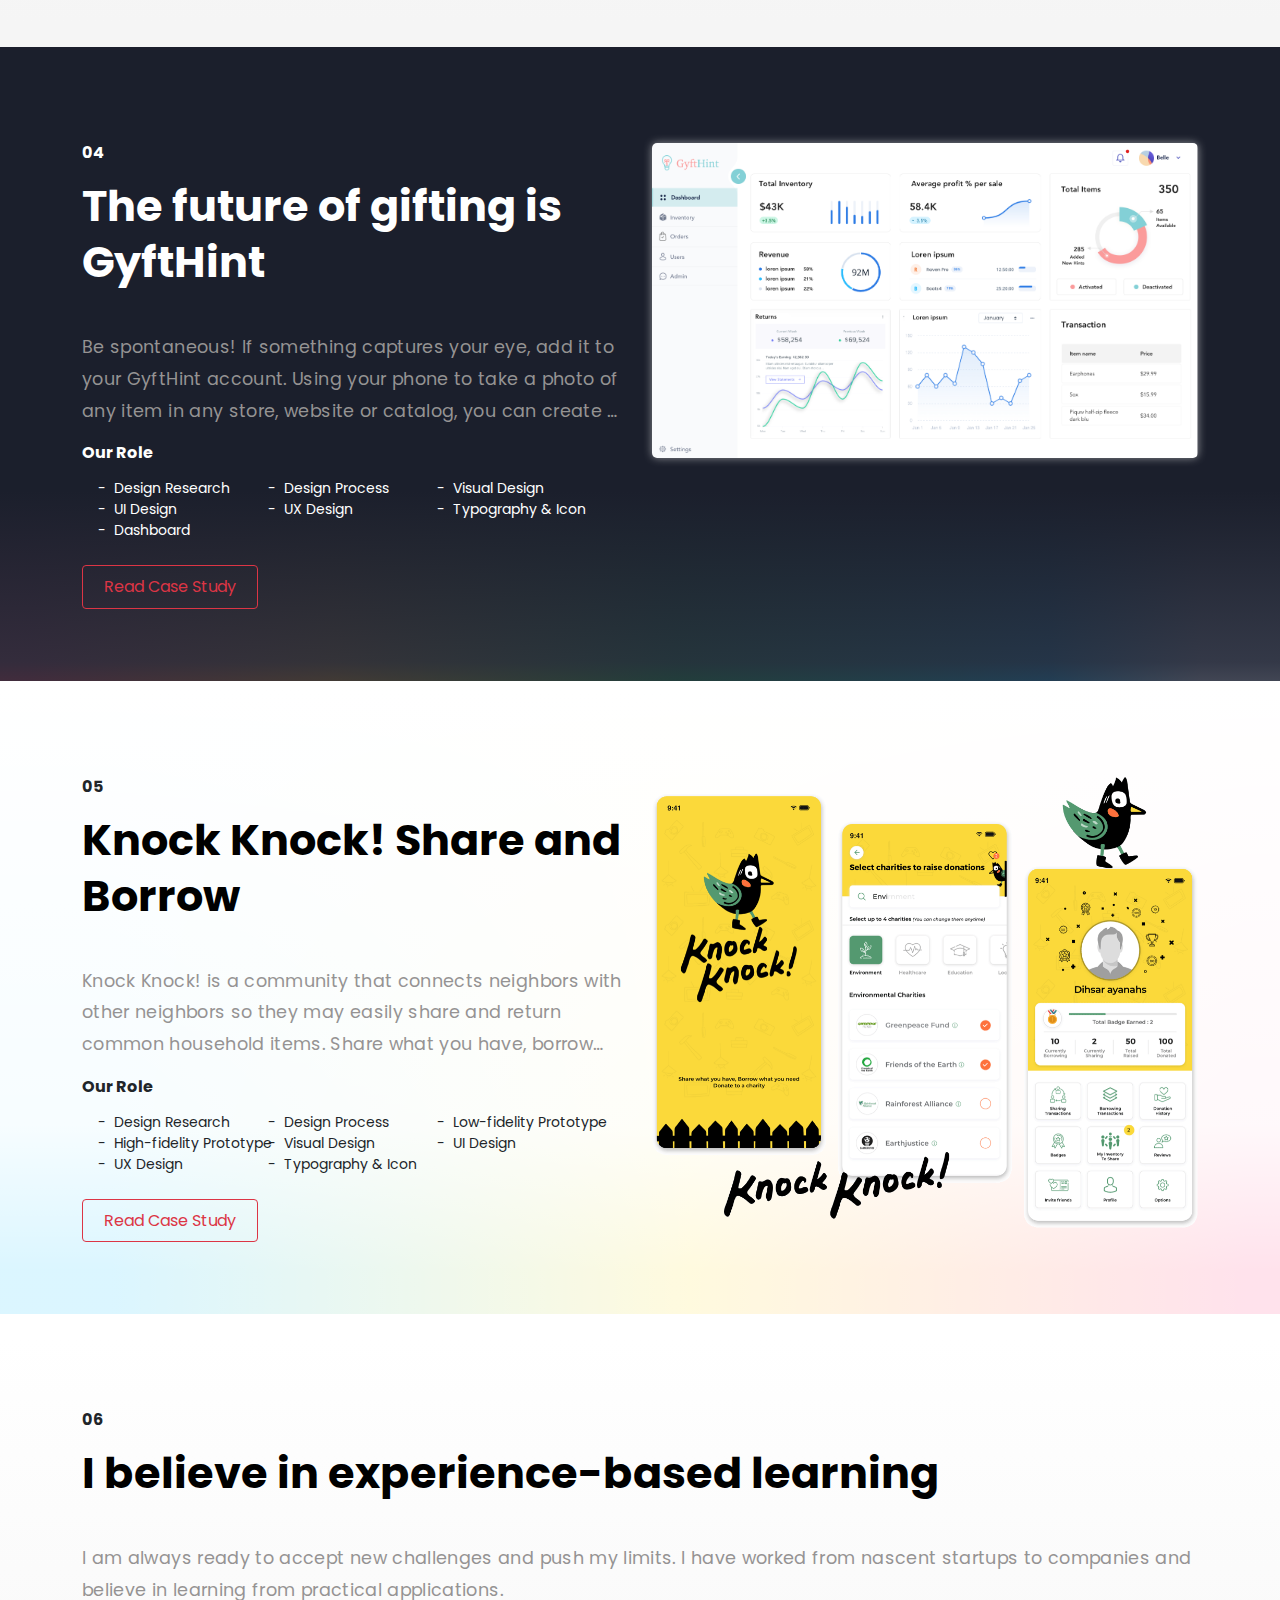
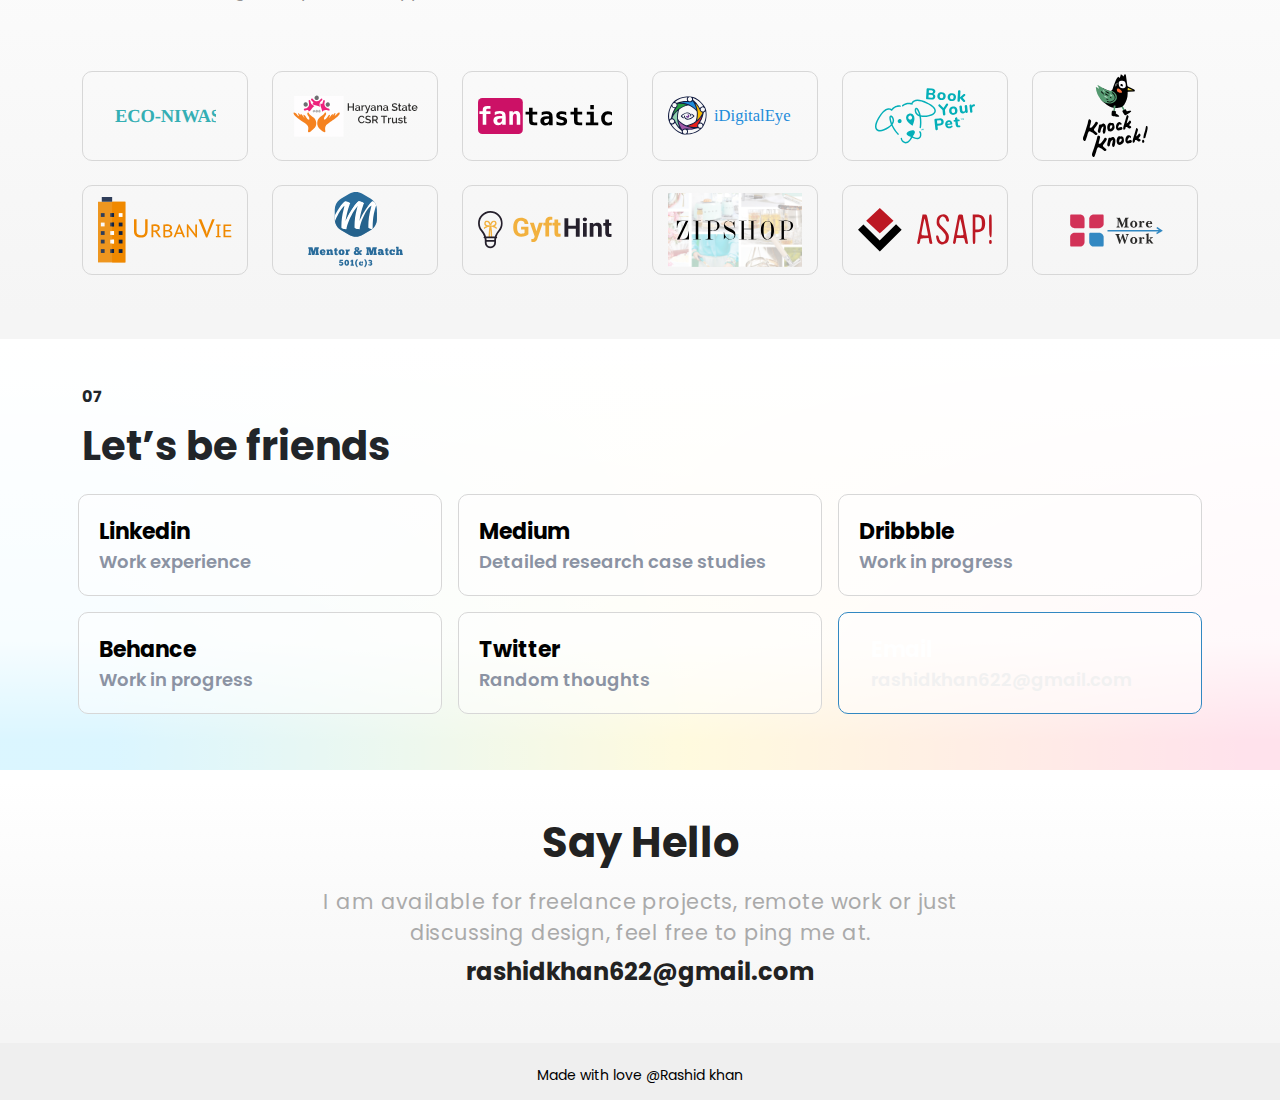
==== commit 2d6f3ff5: "Update index.html" ====
--- a/index.html
+++ b/index.html
@@ -137,8 +137,7 @@
           <div class="col-lg-6 col-md-6 col-sm-12 pb-4">
             <div class="my-profile-heading">
               <h1>
-                <strong>UX Designer at Shorthills Tech </strong>(Gold Microsoft
-                Partner)
+                <strong>Web & UI UX Designer at BriBooks </strong>(YouBooks Edtech India Pvt Ltd)
               </h1>
               <p class="pt-4">
                 I'm a UX Designer in Shorthills Tech and previously designed for
@@ -150,7 +149,7 @@
           <div class="col-lg-6 col-md-6 col-sm-12 pb-4">
             <div class="text-center">
               <img
-                src="assets/img/shorthills.png"
+                src="assets/img/bribooks.png"
                 alt="Rashid_product_designer"
               />
             </div>
@@ -1048,7 +1047,7 @@
               <h1 class="text-left pb-2"><strong>Let’s be friends </strong></h1>
               <div class="row" style="user-select: auto">
                 <a
-                  href="https://www.linkedin.com/in/rashid-ayanahs-70324b94/"
+                  href="https://www.linkedin.com/in/rashid-daniyal-70324b94/"
                   rel="noopener"
                   target="_blank"
                   class="col-sm-4 col-12 p-2"
--- a/assets/css/style.css
+++ b/assets/css/style.css
@@ -586,8 +586,7 @@
     /*min-height: 70vh;*/
     height: auto;
     z-index: 2;
-    background: linear-gradient(
-180deg, #ffffff 4%, #f5f5f5 96%);
+    background: linear-gradient(180deg, #ffffff 4%, #f5f5f5 96%);
     background-repeat: no-repeat;
     background-size: cover;
 }
@@ -605,6 +604,13 @@
 .section-b .my-profile-heading h1{
     color: #fff;
 }
+.section-c-1{
+    background: url(../img/logo-abc.png), linear-gradient(360deg, #ffffff 0.57%, rgba(255, 255, 255, 0.970736) 60.7%, rgba(255, 255, 255, 0.97) 70.1%, rgba(255, 255, 255, 0.86) 93.26%),
+        linear-gradient(90deg, #00beff 8.78%, #ffdc18 53.8%, #ff3278 97.3%);
+    background-repeat: no-repeat;
+    background-position: 80% 50%, 0px 0px, 0px 0px;
+    background-size: auto 30%, auto, auto;
+}
 .section-c{
     background: url(../img/logo-abc.png), linear-gradient(180deg, #ffffff 0.57%, rgba(255, 255, 255, 0.970736) 60.7%, rgba(255, 255, 255, 0.97) 70.1%, rgba(255, 255, 255, 0.86) 93.26%),
         linear-gradient(90deg, #00beff 8.78%, #ffdc18 53.8%, #ff3278 97.3%);
@@ -633,7 +639,238 @@
     background-size: cover;
     position: relative;
 }
-
+.ux-section-a{
+    background-image: url(../img/ux-design-services.png);
+    background-repeat: no-repeat;
+    height: auto ;
+    background-size: cover;
+    position: relative;
+}
+.first-card-a{
+    width: 100%;
+    height: 263px;
+    padding: 20px;
+    border-radius: 10px;
+    background-color: #ffd857;
+    text-align: center;
+    /* box-shadow: 0px 3px 4px #cccccc; */
+}
+.first-card-b{
+    width: 100%;
+    height: 170px;
+    padding: 20px;
+    border-radius: 15px;
+    border: 2px solid #d7d7d74d;
+    background-color: #FFE6EC;
+    text-align: center;
+}
+.first-card-b h5{
+    font-size: 18px;
+    font-weight: 500;
+}
+
+.first-card-c{
+    width: 100%;
+    height: 170px;
+    padding: 20px;
+    border: 2px solid #d7d7d74d;
+    border-radius: 15px;
+    background-color: #E6F5FF;
+    text-align: center;
+}
+.first-card-c h5{
+    font-size: 18px;
+    font-weight: 500;
+}
+.first-card-d{
+    width: 100%;
+    height: 170px;
+    padding: 20px;
+    border: 2px solid #d7d7d74d;
+    border-radius: 15px;
+    background-color: #EDEEF3;
+    text-align: center;
+}
+.first-card-d h5{
+    font-size: 18px;
+    font-weight: 500;
+}
+.first-card-e{
+    width: 100%;
+    height: 170px;
+    padding: 20px;
+    border: 2px solid #d7d7d74d;
+    border-radius: 15px;
+    background-color: #EDEAFB;
+    text-align: center;
+}
+.first-card-e h5{
+    font-size: 18px;
+    font-weight: 500;
+}
+.first-card-f{
+    width: 100%;
+    height: 170px;
+    padding: 20px;
+    border: 2px solid #d7d7d74d;
+    border-radius: 15px;
+    background-color: #FFF5E5;
+    text-align: center;
+}
+.first-card-f h5{
+    font-size: 18px;
+    font-weight: 500;
+}
+.first-card-g{
+    width: 100%;
+    height: 170px;
+    padding: 20px;
+    border: 2px solid #d7d7d74d;
+    border-radius: 15px;
+    background-color: #E5FFF4;
+    text-align: center;
+}
+.first-card-g h5{
+    font-size: 18px;
+    font-weight: 500;
+}
+.first-card-h{
+    width: 100%;
+    height: 263px;
+    padding: 20px;
+    border-radius: 10px;
+    background-color: #5A6B87;
+    text-align: center;
+}
+
+.img-ic{
+    width: 160px;
+    height: 160px;
+    background-color: #ffffff;
+    margin: 0px auto;
+    text-align: center;
+    border-radius: 50%;
+    display: flex;
+    justify-content: center;
+    align-items: center; 
+    
+}
+.img-ic img{
+    width: 70%;
+    height: auto;   
+}
+.moreclick{
+    padding-top: 20px;
+    text-align: right;
+    color: #000;
+    font-weight: 400;
+    font-size: 16px;
+}
+.img-desi{
+    width: 150px;
+    height: 150px;
+    background-color: #ffffff75;
+    margin: 0px auto;
+    text-align: center;
+    border-radius: 50%;
+    display: flex;
+    justify-content: center;
+    align-items: center;
+}
+.img-desi img{
+    width: 70%;
+    height: auto;   
+}
+.img-mob{
+    width: 150px;
+    height: 150px;
+    background-color: #ffffff75;
+    margin: 0px auto;
+    text-align: center;
+    border-radius: 50%;
+    display: flex;
+    justify-content: center;
+    align-items: center;
+}
+.img-mob img{
+    width: 70%;
+    height: auto;   
+}
+.img-weba{
+    width: 150px;
+    height: 150px;
+    background-color: #ffffff75;
+    margin: 0px auto;
+    text-align: center;
+    border-radius: 50%;
+    display: flex;
+    justify-content: center;
+    align-items: center;
+}
+.img-weba img{
+    width: 70%;
+    height: auto;   
+}
+.img-website{
+    width: 150px;
+    height: 150px;
+    background-color: #ffffff;
+    margin: 0px auto;
+    text-align: center;
+    border-radius: 50%;
+    display: flex;
+    justify-content: center;
+    align-items: center;
+}
+.img-website img{
+    width: 70%;
+    height: auto;   
+}
+.img-branding{
+    width: 100px;
+    height: 100px;
+    background-color: #ffffff;
+    margin: 0px auto;
+    text-align: center;
+    border-radius: 50%;
+    display: flex;
+    justify-content: center;
+    align-items: center;
+}
+.img-branding img{
+    width: 70%;
+    height: auto;   
+}
+.img-syst{
+    width: 100px;
+    height: 100px;
+    background-color: #ffffff;
+    margin: 0px auto;
+    text-align: center;
+    border-radius: 50%;
+    display: flex;
+    justify-content: center;
+    align-items: center;
+}
+.img-syst img{
+    width: 70%;
+    height: auto;   
+}
+.img-dsystm{
+    width: 100px;
+    height: 100px;
+    background-color: #ffffff;
+    margin: 0px auto;
+    text-align: center;
+    border-radius: 50%;
+    display: flex;
+    justify-content: center;
+    align-items: center;
+}
+.img-dsystm img{
+    width: 70%;
+    height: auto;   
+}
 .my-button-big button{
     box-sizing: border-box;
     border-radius: 3px;
@@ -1013,6 +1250,7 @@
     border-radius: 10px;
     border: 1px solid #d7d7d7;
     transition: .3s;
+    background: #ffffff7d;
     cursor: pointer;
 }
 .section-around .around-item .around-item-left {
@@ -1263,7 +1501,7 @@
     margin-top: 15px;
 }
 .educational-right .head6 .right-edu:after {
-    content: "6";
+    content: "5";
     position: absolute;
     right: 20%;
     top: 15%;
@@ -1272,7 +1510,7 @@
     font-weight: 700;
 }
 .educational-right .classes-edu.headl .right-edu:after {
-    content: "5";
+    content: "4";
     position: absolute;
     right: 20%;
     top: 5%;
@@ -1290,7 +1528,7 @@
     font-weight: 700;
 }
 .educational-right .classes-edu.ekk .right-edu:after {
-    content: "4";
+    content: "3";
     position: absolute;
     right: 20%;
     top: 5%;
@@ -1343,12 +1581,12 @@
     color: #f9f9f955;
     font-weight: 700;
 }
-.logo-width{
-    width: 150px;
-    height: auto;
+.logo-width {
+    width: 125px;
+    height: 50px;
     border: 1px solid #ededed;
     border-radius: 10px;
-    padding: 10px;
+    padding: 8px;
 }
 /* Auto color change start */
 
@@ -1410,22 +1648,80 @@
     margin: 0px 8px;
     align-items: center;
 }
-.uxcontent{
+.uxcontent-a{
     width: 100%;
     height: auto;
     padding: 20px;
     margin: 5px;
     border-radius: 10px;
     color: #000000;
-    background-color: #A9C9FF;
-background-image: linear-gradient(180deg, #A9C9FF 0%, #FFBBEC 100%);
-}
-.uxcontent img{
+    background-color: #FE80A0;
+    /* background-image: linear-gradient(180deg, #A9C9FF 0%, #FFBBEC 100%); */
+}
+.uxcontent-a p{
+    font-size: 14px;
+}
+.uxcontent-b{
+    width: 100%;
+    height: auto;
+    padding: 20px;
+    margin: 5px;
+    border-radius: 10px;
+    color: #000000;
+    background-color: #A395EA;
+}
+.uxcontent-b p{
+    font-size: 14px;
+}
+.uxcontent-c{
+    width: 100%;
+    height: auto;
+    padding: 20px;
+    margin: 5px;
+    border-radius: 10px;
+    color: #000000;
+    background-color: #FFCD80;
+}
+.uxcontent-c p{
+    font-size: 14px;
+}
+.uxcontent-d{
+    width: 100%;
+    height: auto;
+    padding: 20px;
+    margin: 5px;
+    border-radius: 10px;
+    color: #000000;
+    background-color: #80FFC7;
+}
+.uxcontent-d p{
+    font-size: 14px;
+}
+/* .uxcontent img{
     width: 80px;
     padding: 11px;
     height: 80px;
     border-radius: 50%;
-    border: 1px solid #d23257;
+    
+} */
+.img1{
+    width: 100px;
+    height: 100px;
+    border-radius: 50%;
+    text-align: center;
+    margin: 0px auto ;
+    padding: 10px;
+    /* border: 1px solid #d23257; */
+    background-color: #ffffffbf;
+}
+.img1 img{
+    width: 100%;
+    height: auto;
+    text-align: center;
+    margin: 0px auto;
+    align-items: center;
+    padding: 5px;
+    margin-top: 2px;
 }
 .uxcontent h5{
     font-weight: 600;
@@ -1471,6 +1767,18 @@
         /*box-shadow: 0px 0px 10px rgb(0 0 0 / 9%);*/
         border: 1px solid #e1e1e1;
     }
+    .uxcontent-a p{
+        font-size: 16px;
+    }
+    .uxcontent-b p{
+        font-size: 16px;
+    }
+    .uxcontent-c p{
+        font-size: 16px;
+    }
+    .uxcontent-d p{
+        font-size: 16px;
+    }
     .project-list ul li{
         list-style: none;
         width: 50%;
@@ -1496,10 +1804,10 @@
     }
     .my-profile-heading p {
         font-weight: normal;
-        line-height: 1.5em;
-        font-size: 1.2em;
-        letter-spacing: 0.02em;
-        color: #aaaaaa;
+    line-height: 1.5em;
+    font-size: 1em;
+    letter-spacing: 0.02em;
+    color: #7e7e7e;
         width: 100%;
         margin: 0 auto;
         margin-top: 2vh;
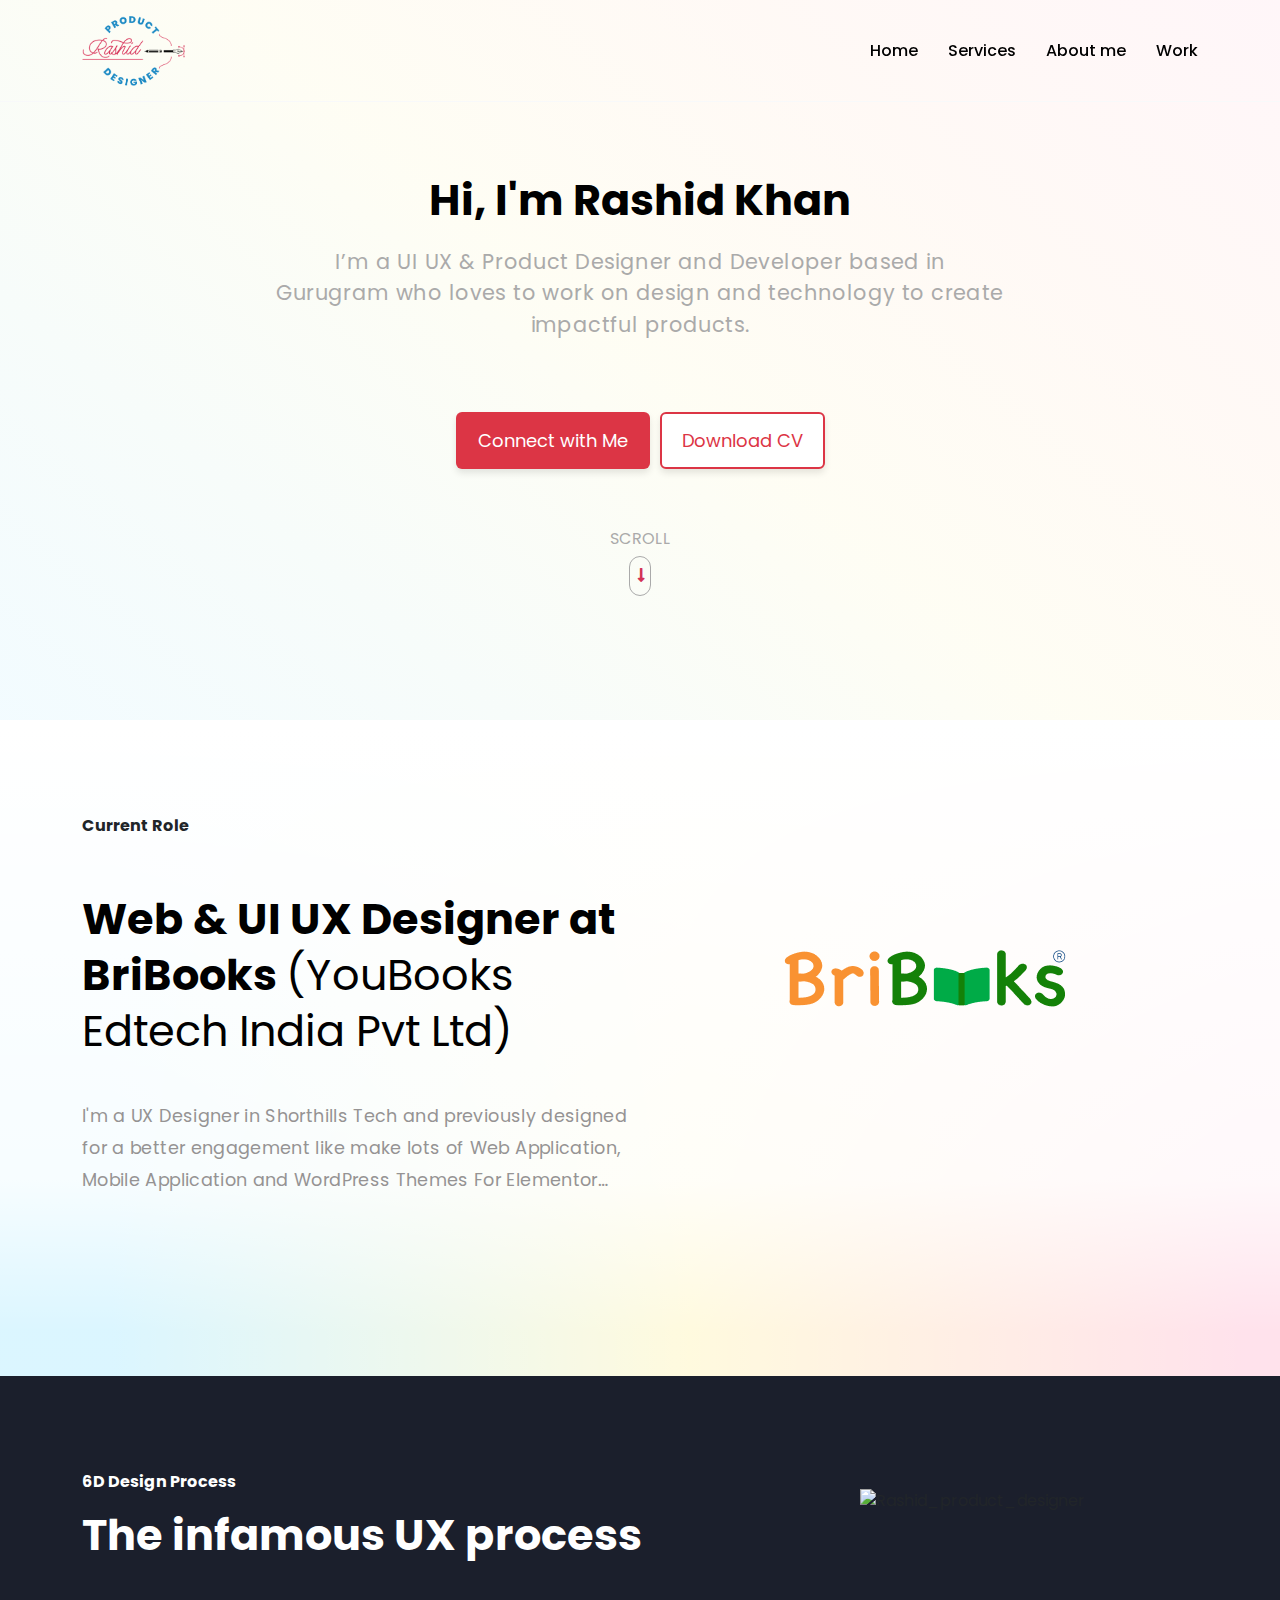
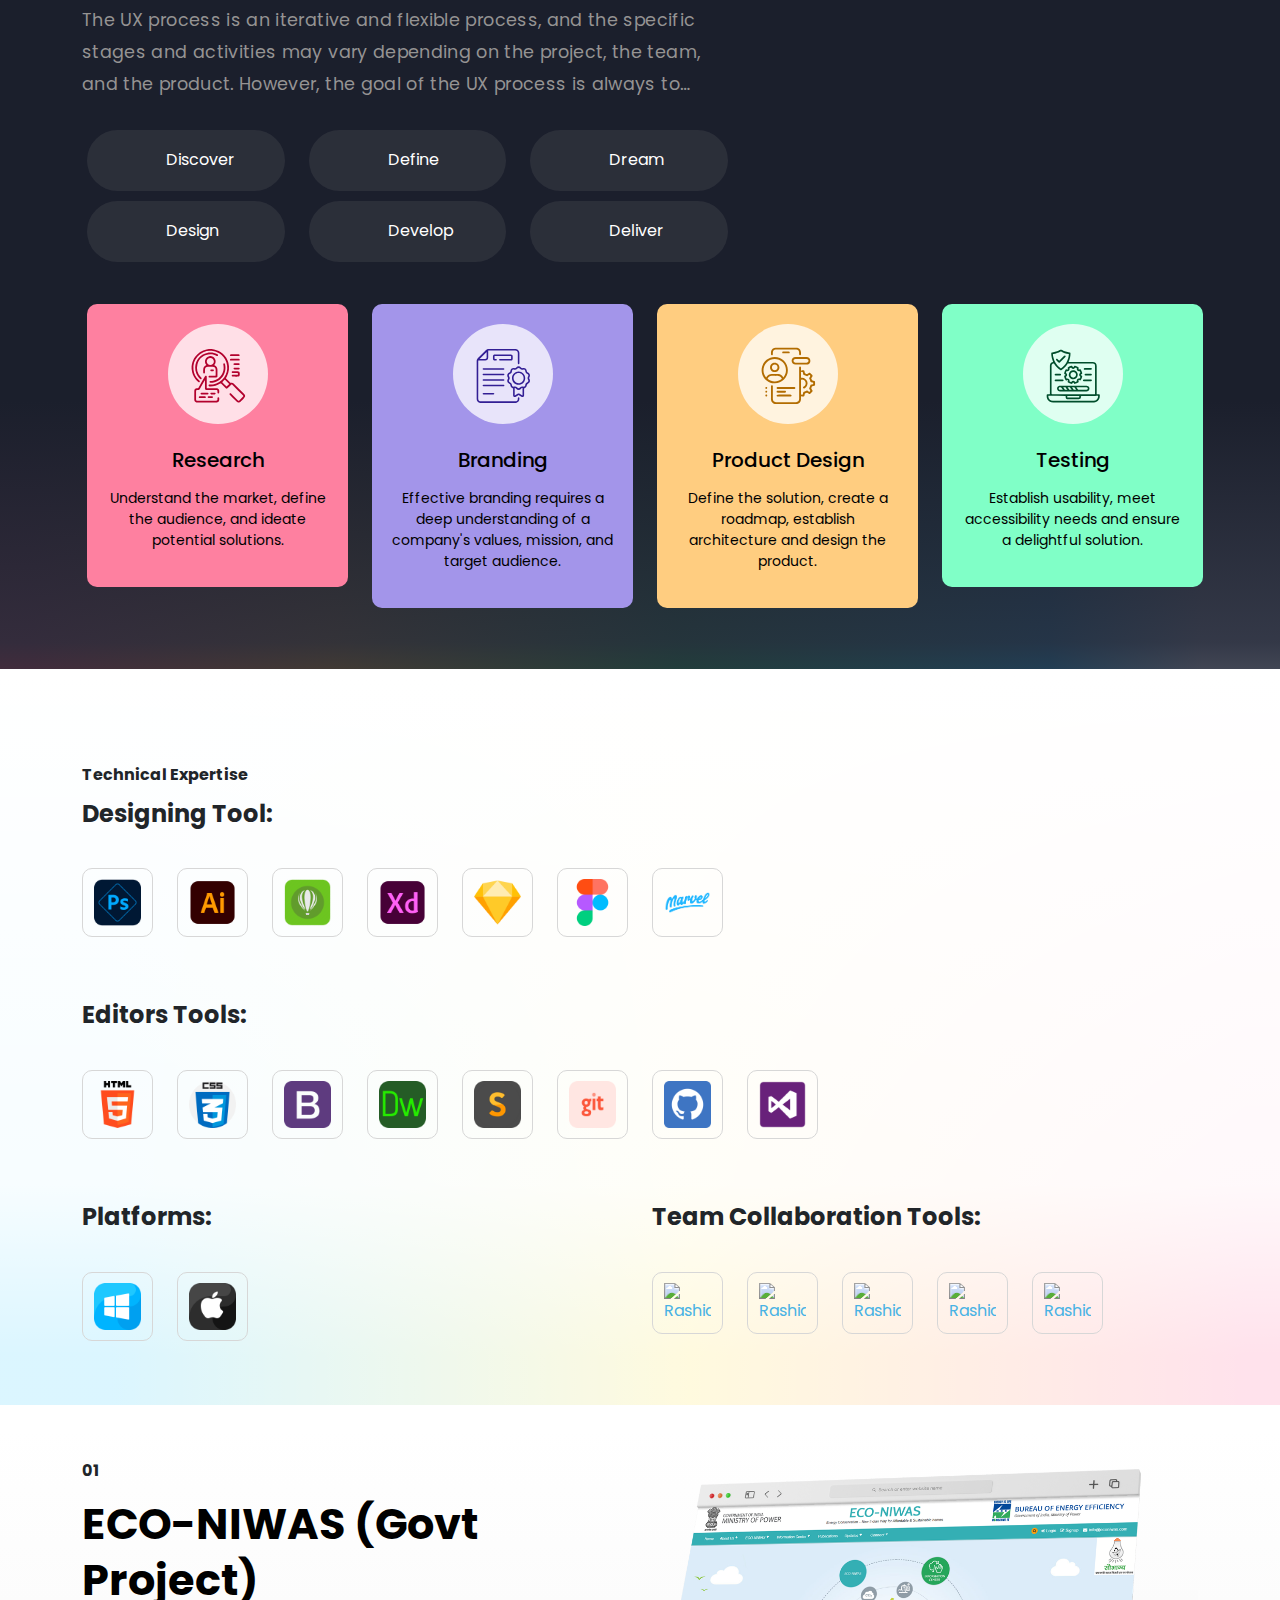
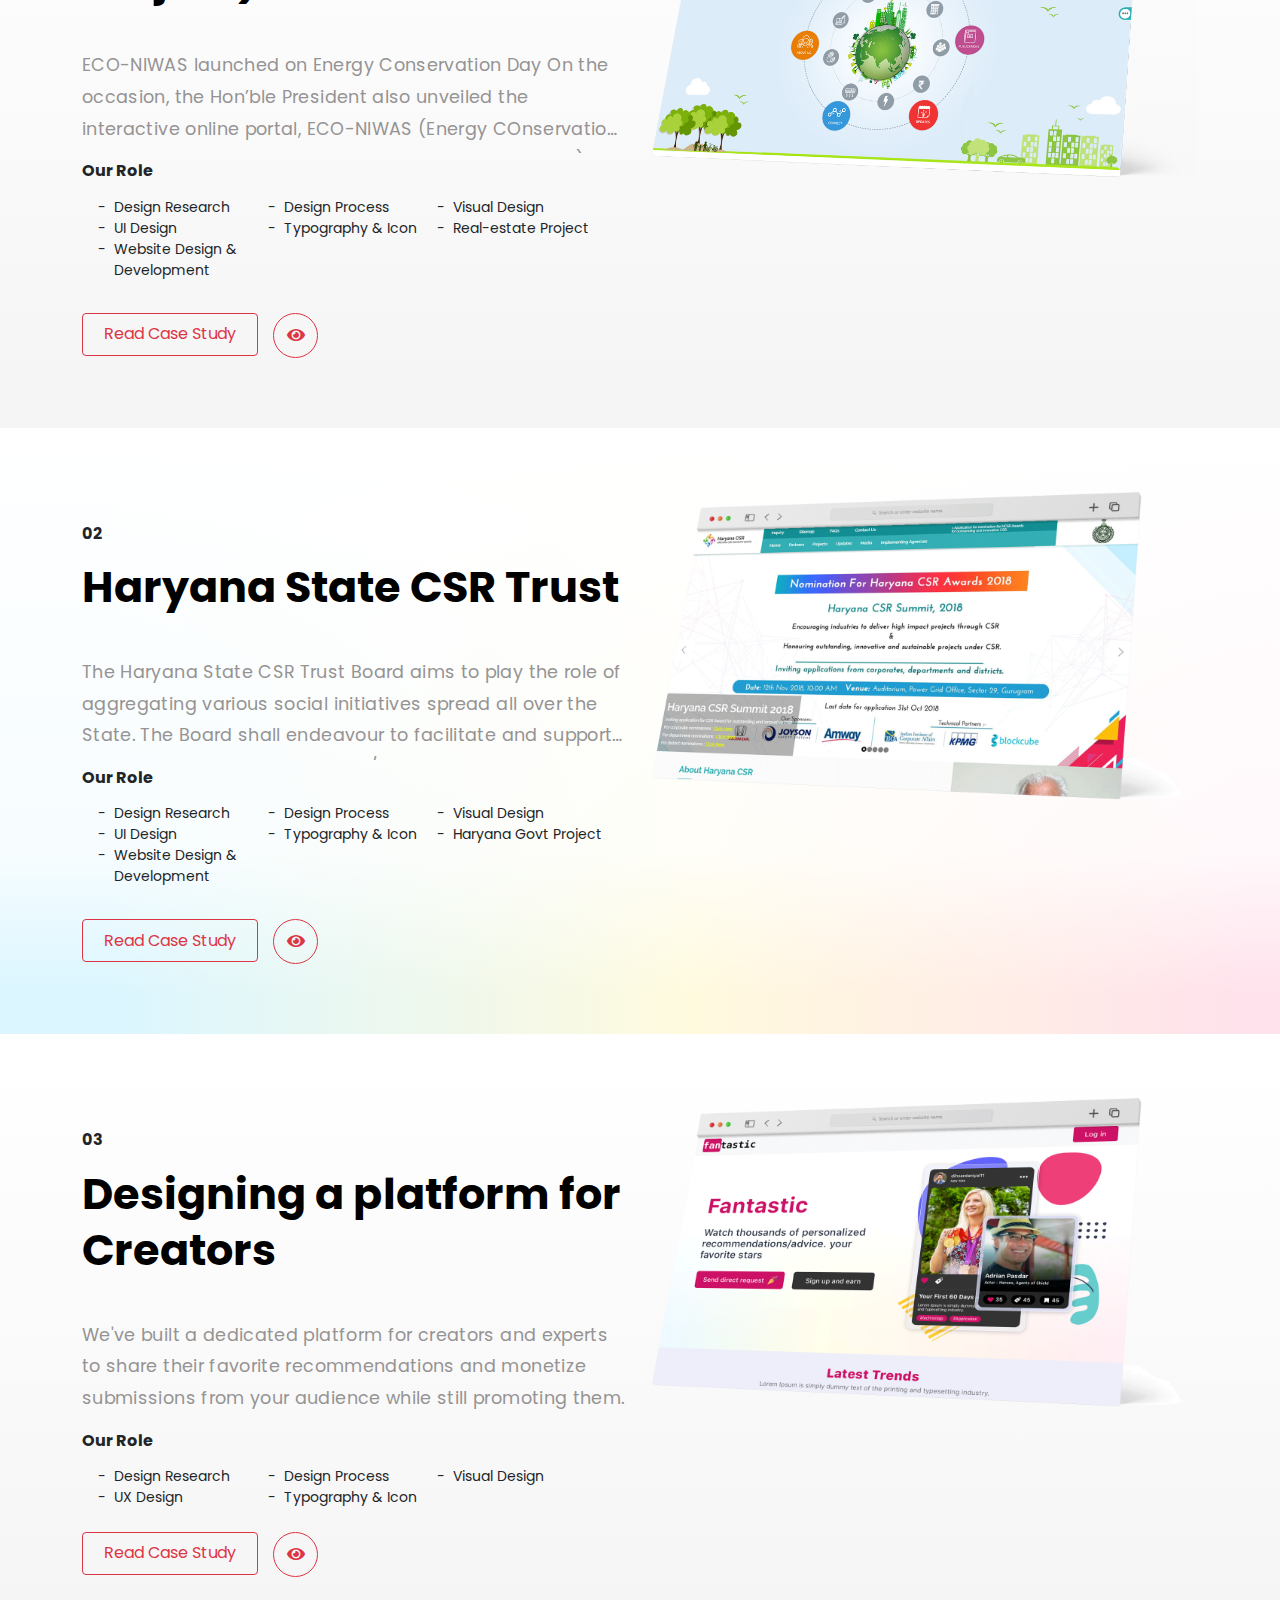
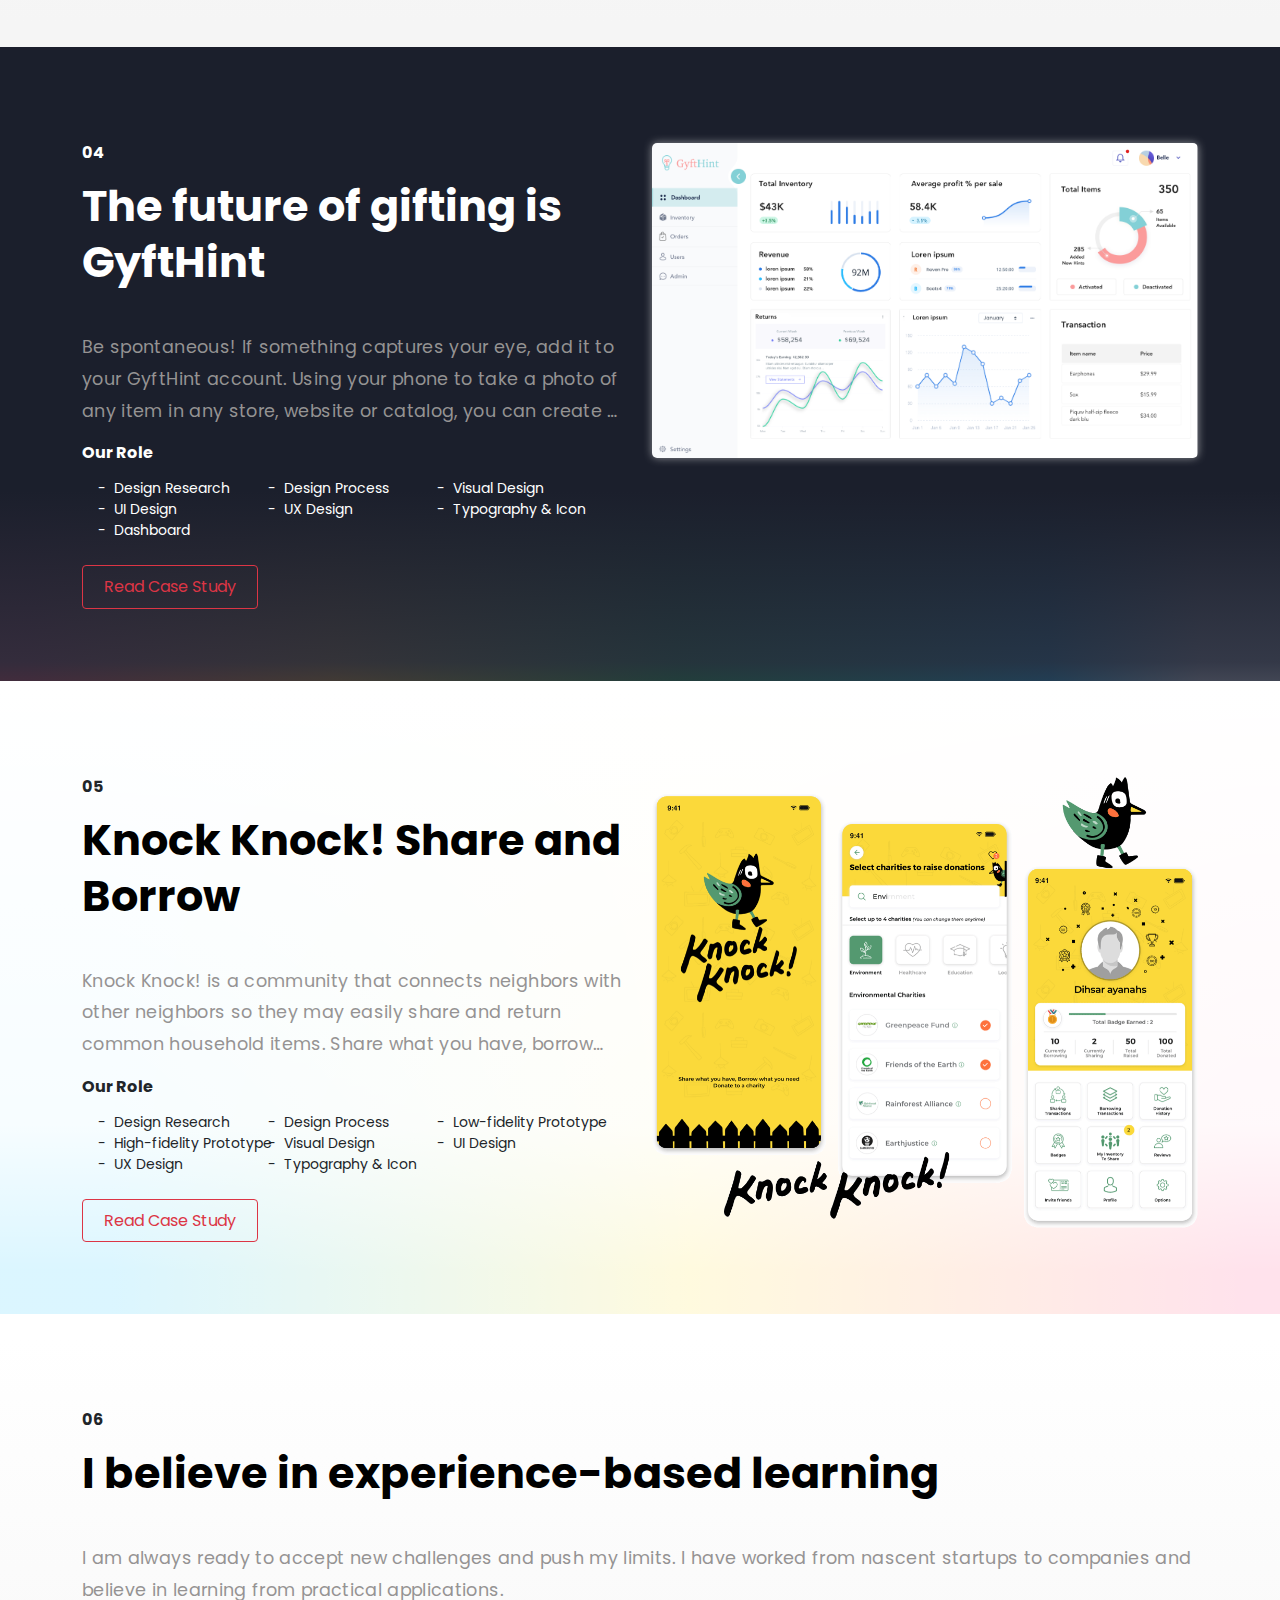
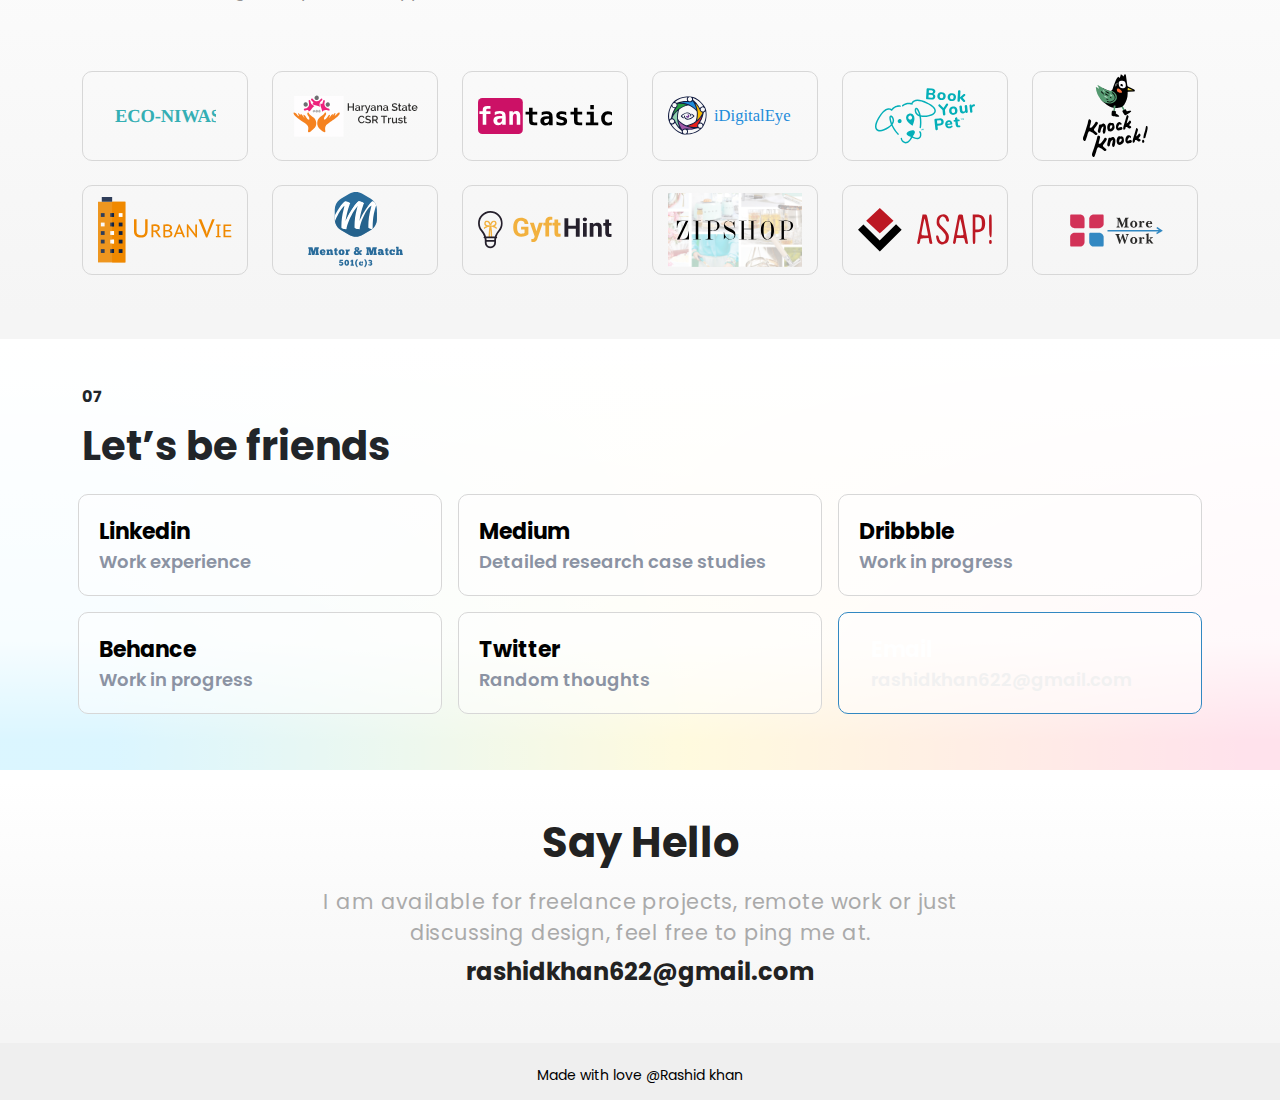
==== commit 156c9545: "Update index.html" ====
--- a/index.html
+++ b/index.html
@@ -149,7 +149,7 @@
           <div class="col-lg-6 col-md-6 col-sm-12 pb-4">
             <div class="text-center">
               <img
-                src="assets/img/bribooks.png"
+                src="assets/img/BriBooks.png"
                 alt="Rashid_product_designer"
               />
             </div>
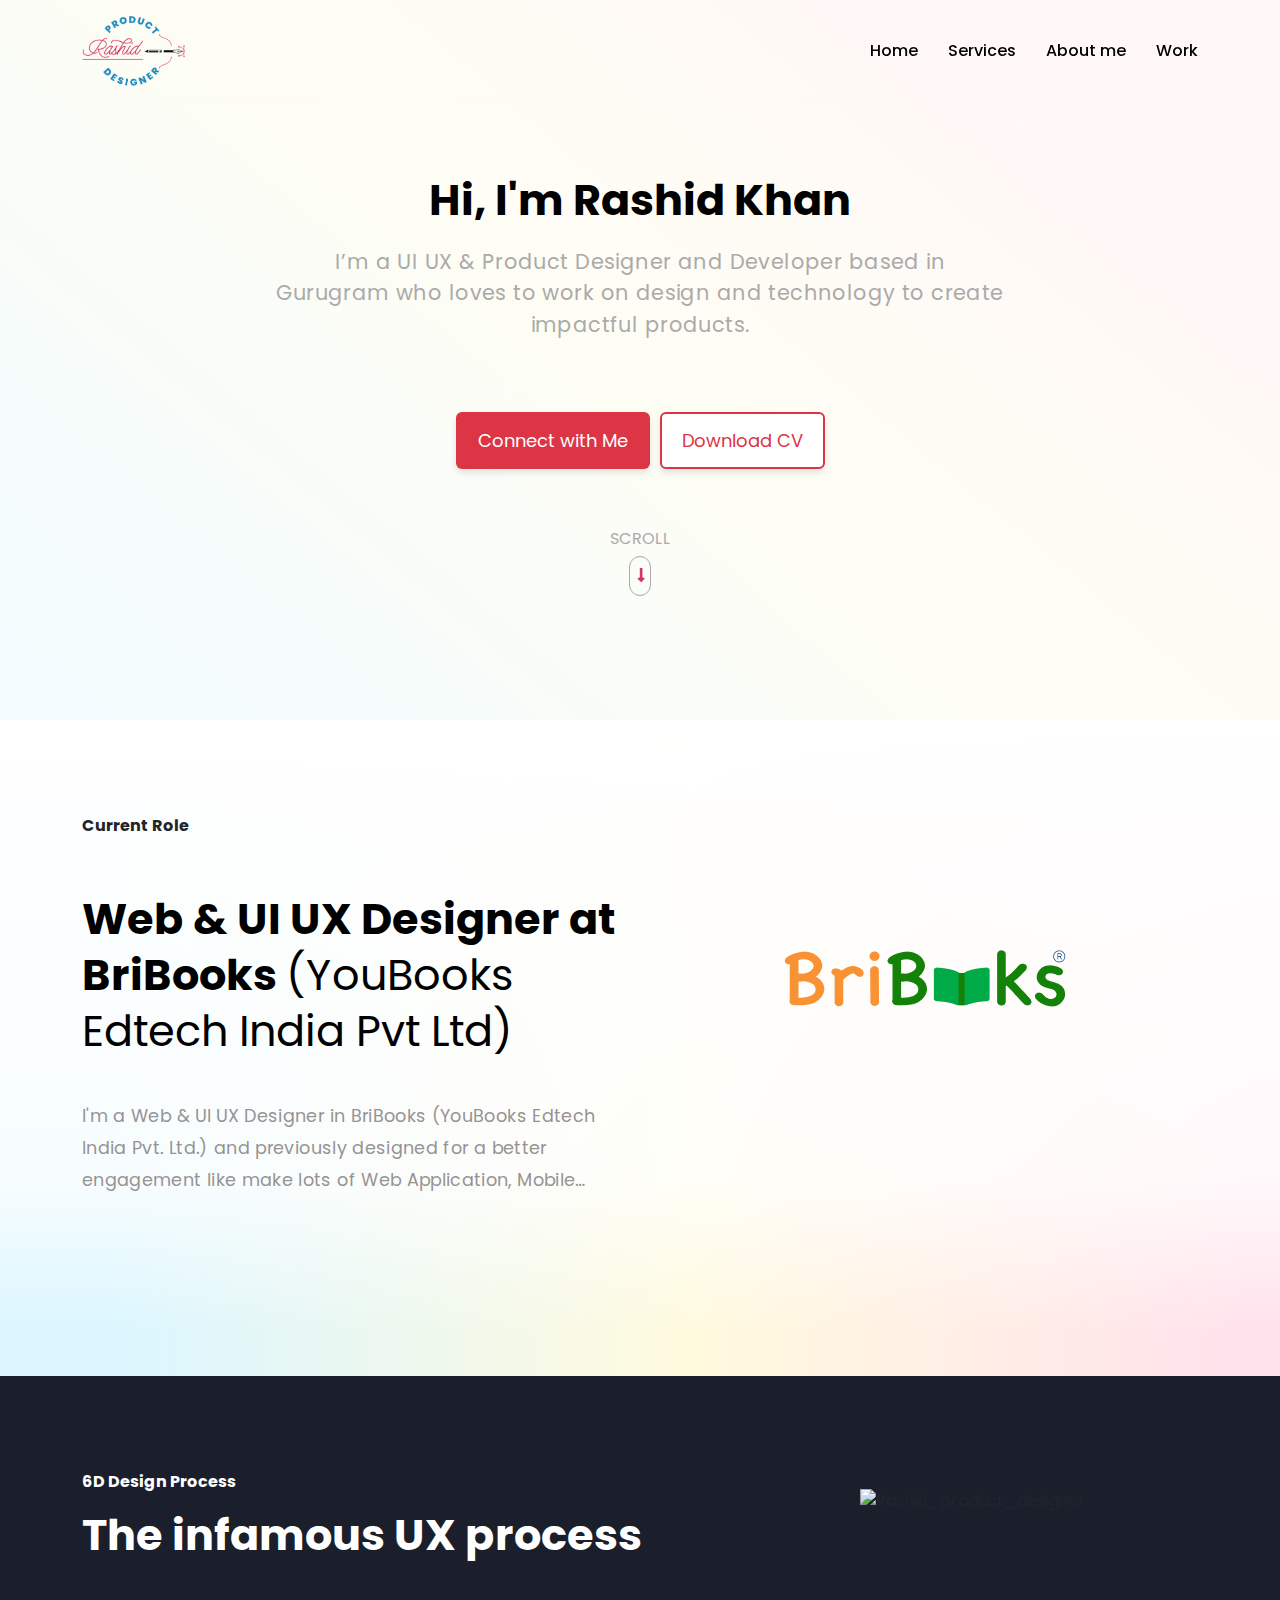
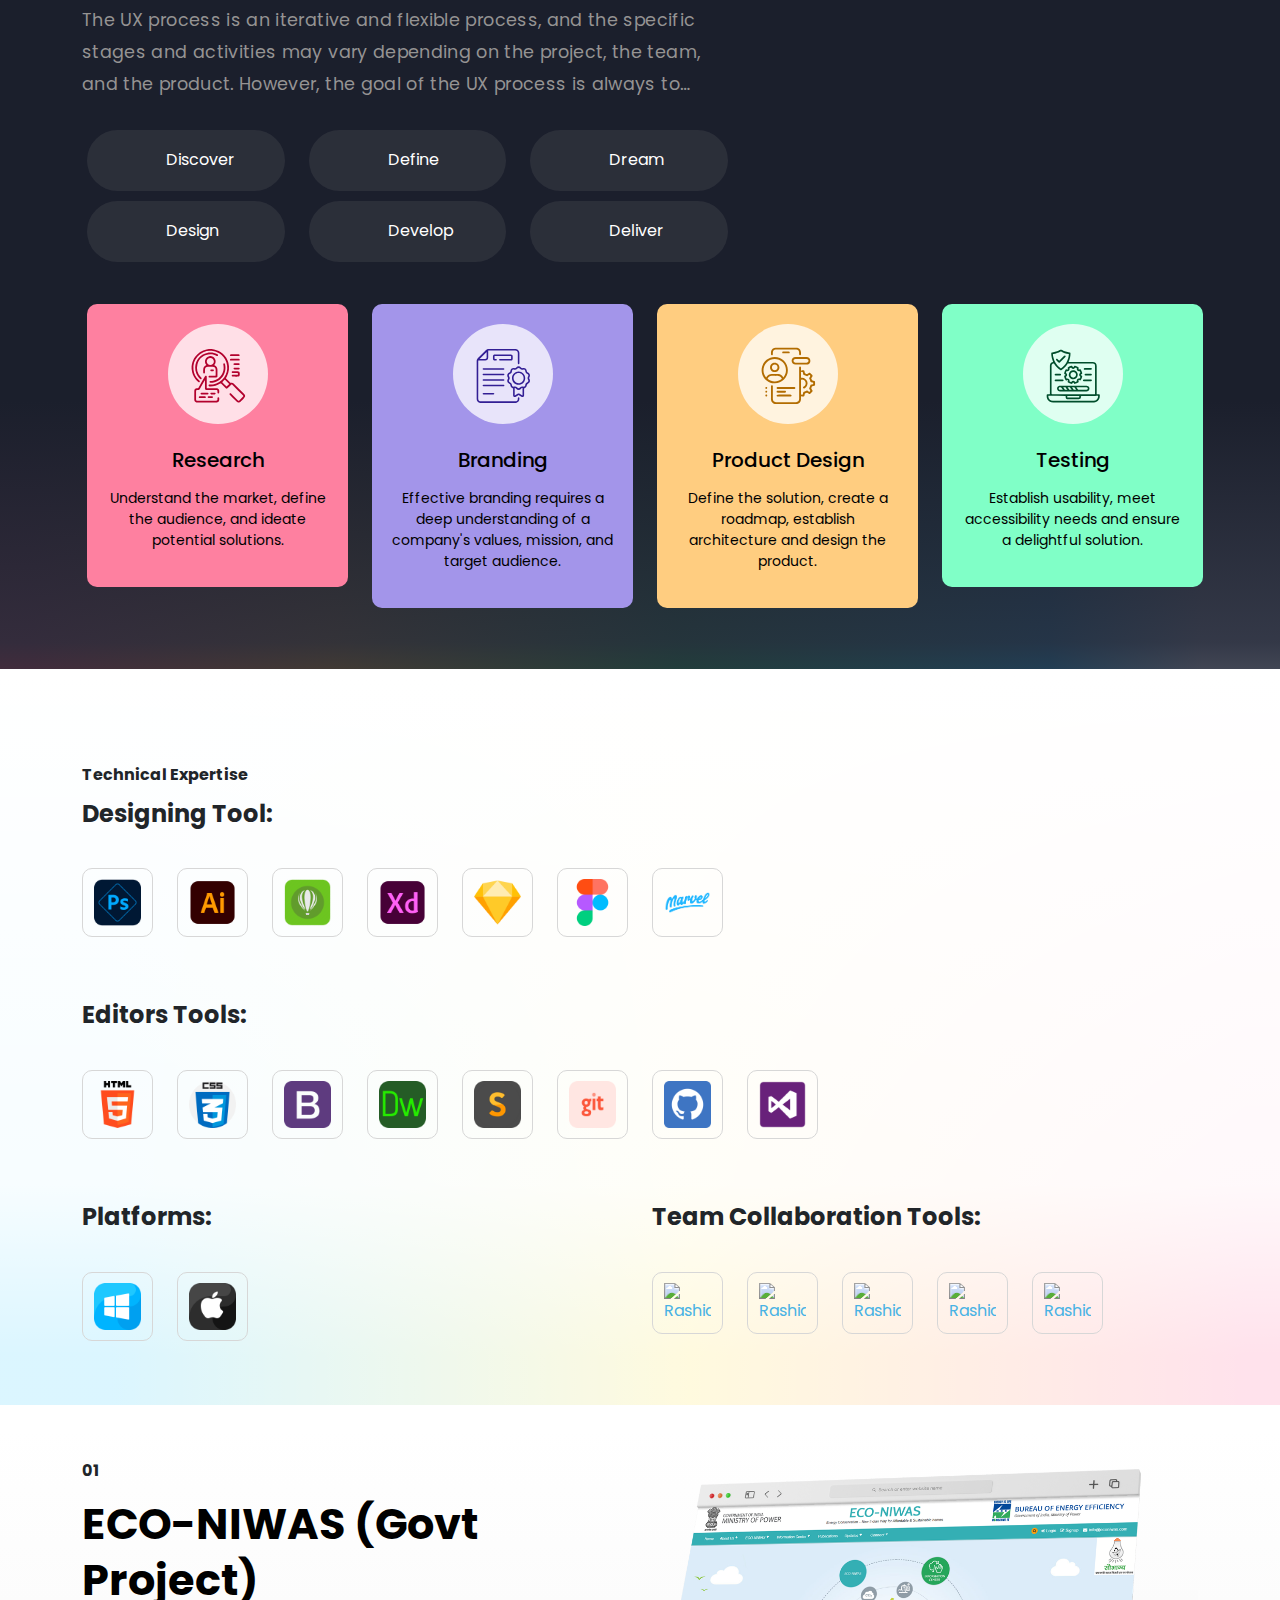
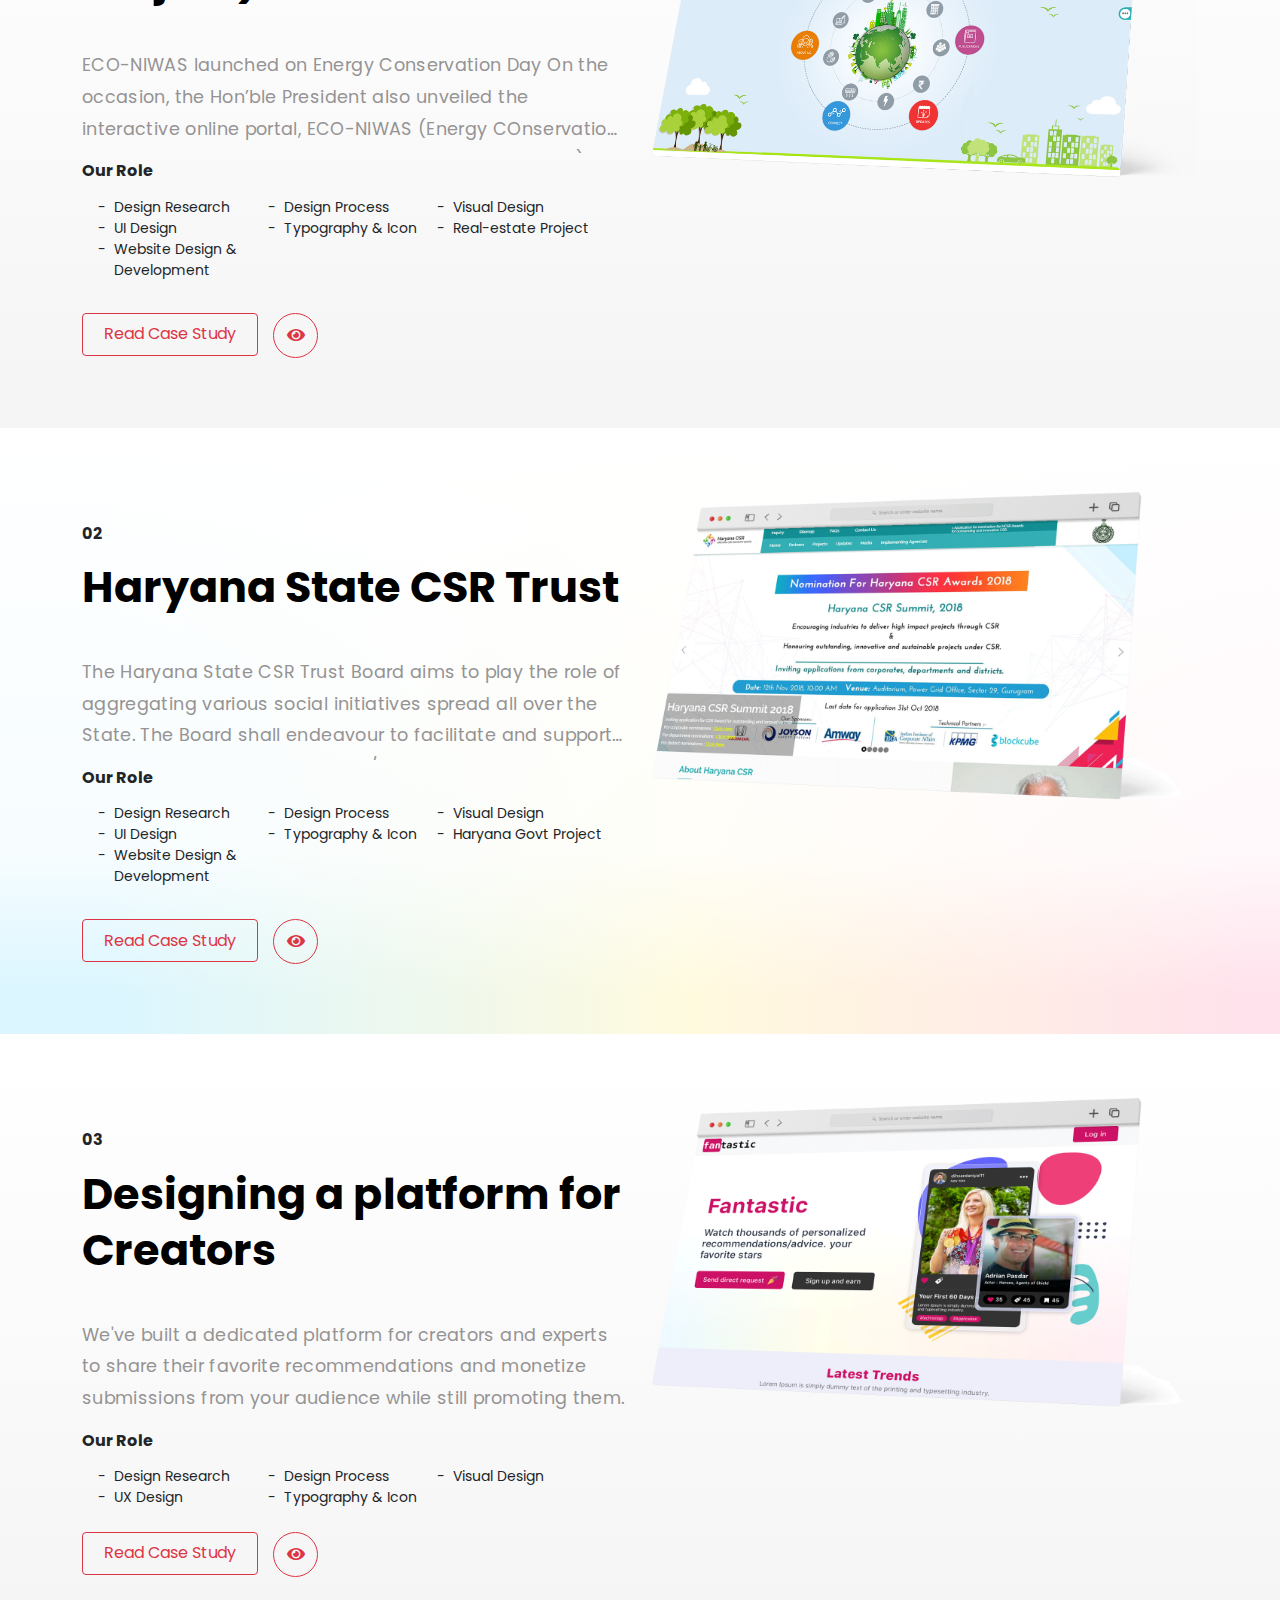
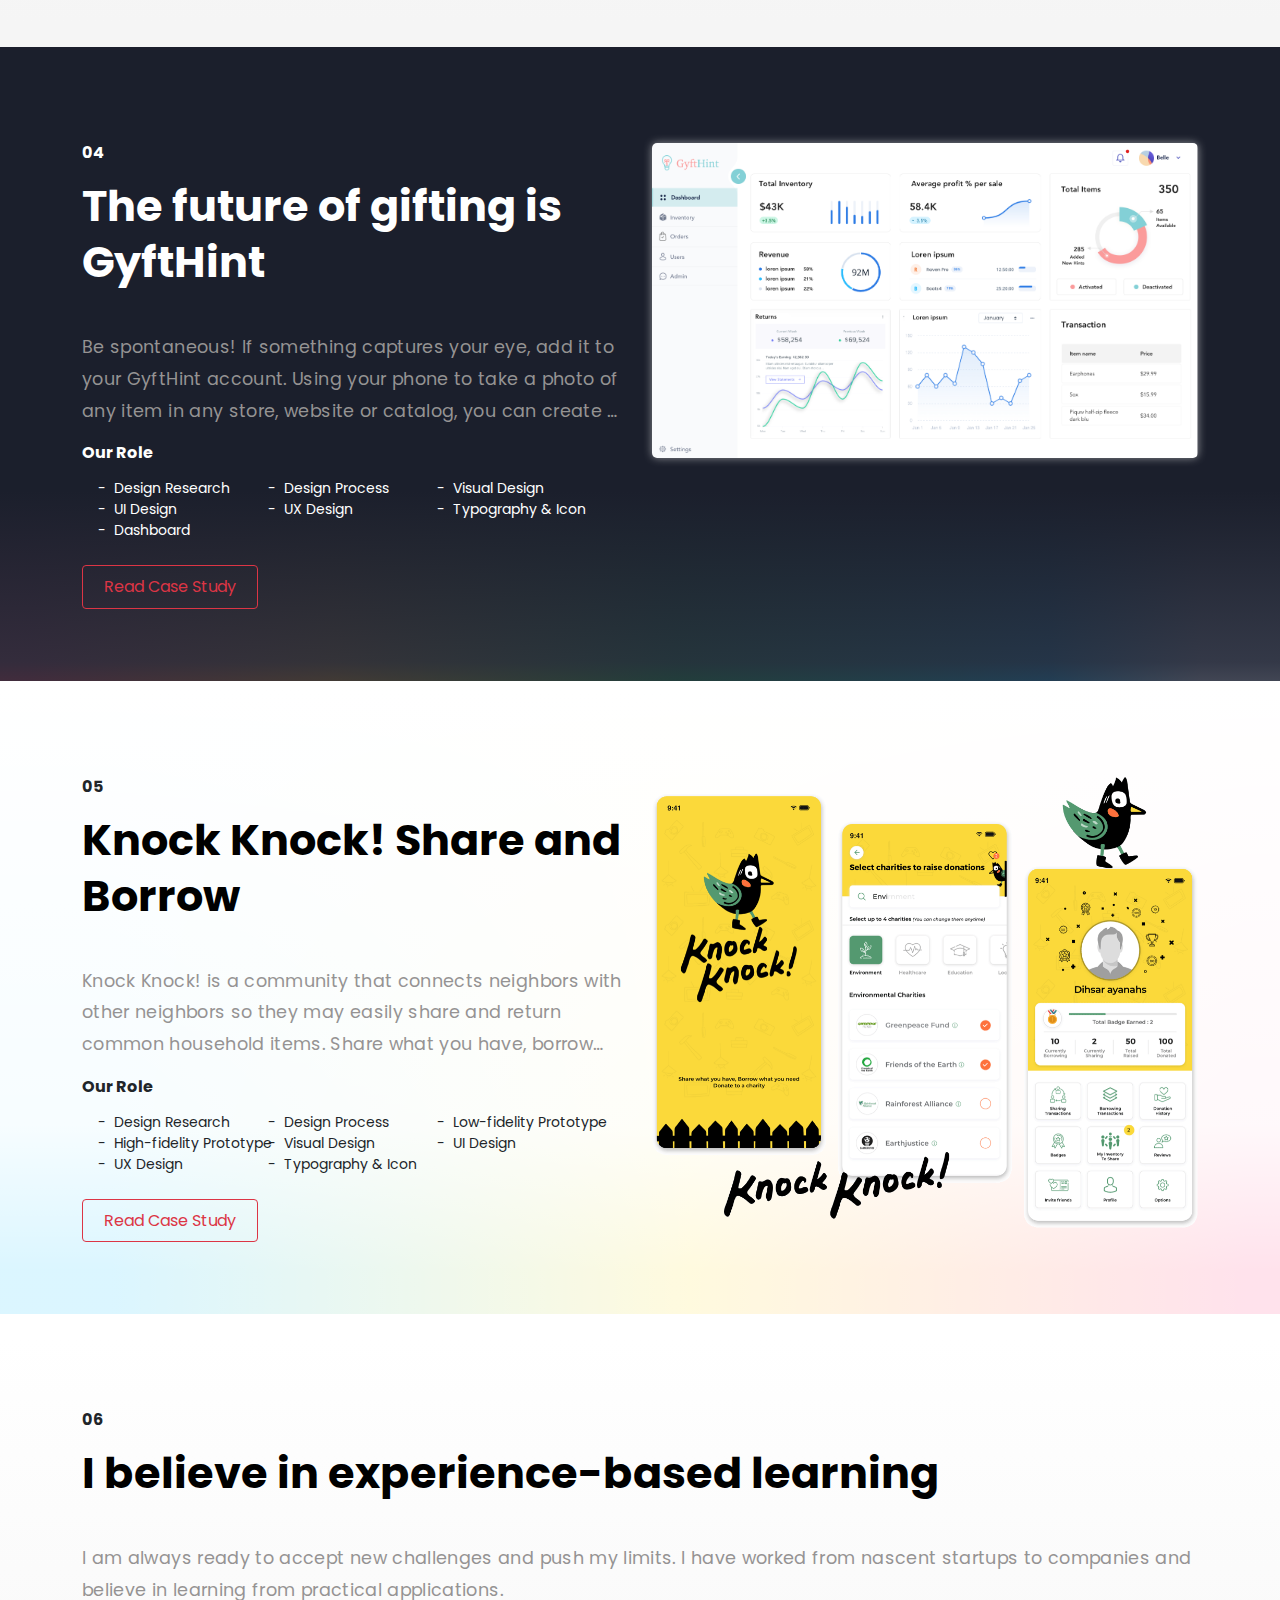
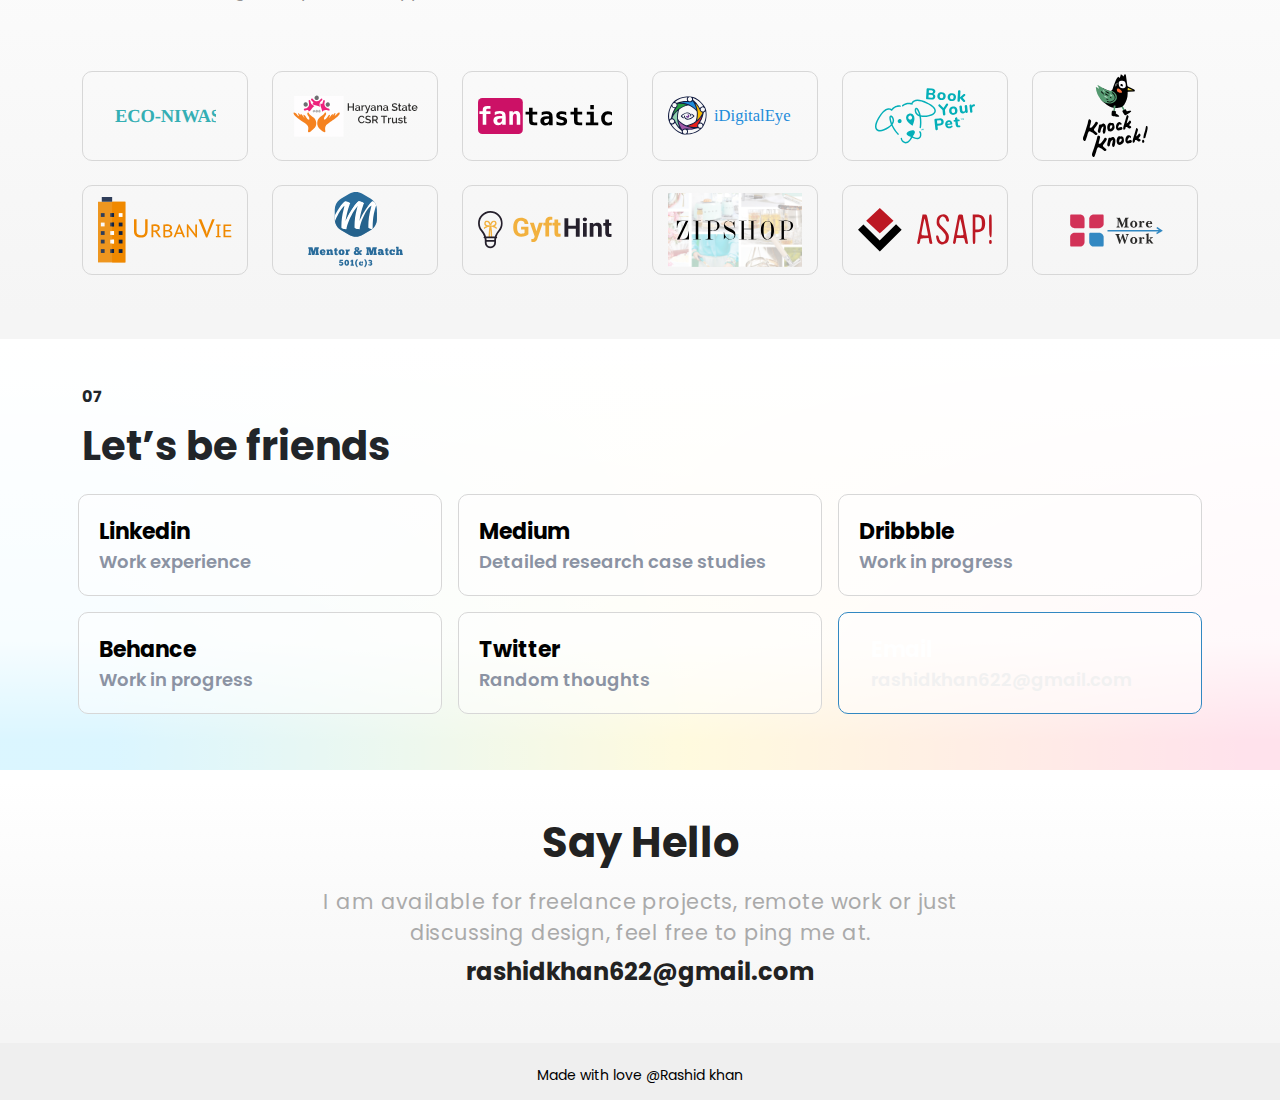
==== commit 7d95864d: "Update index.html" ====
--- a/index.html
+++ b/index.html
@@ -140,9 +140,8 @@
                 <strong>Web & UI UX Designer at BriBooks </strong>(YouBooks Edtech India Pvt Ltd)
               </h1>
               <p class="pt-4">
-                I'm a UX Designer in Shorthills Tech and previously designed for
-                a better engagement like make lots of Web Application, Mobile
-                Application and WordPress Themes For Elementor Website Builder.
+                I'm a Web & UI UX Designer in BriBooks (YouBooks Edtech India Pvt. Ltd.) and previously designed for
+                a better engagement like make lots of Web Application, Mobile Application (Android, IOS), Website & Branding.
               </p>
             </div>
           </div>
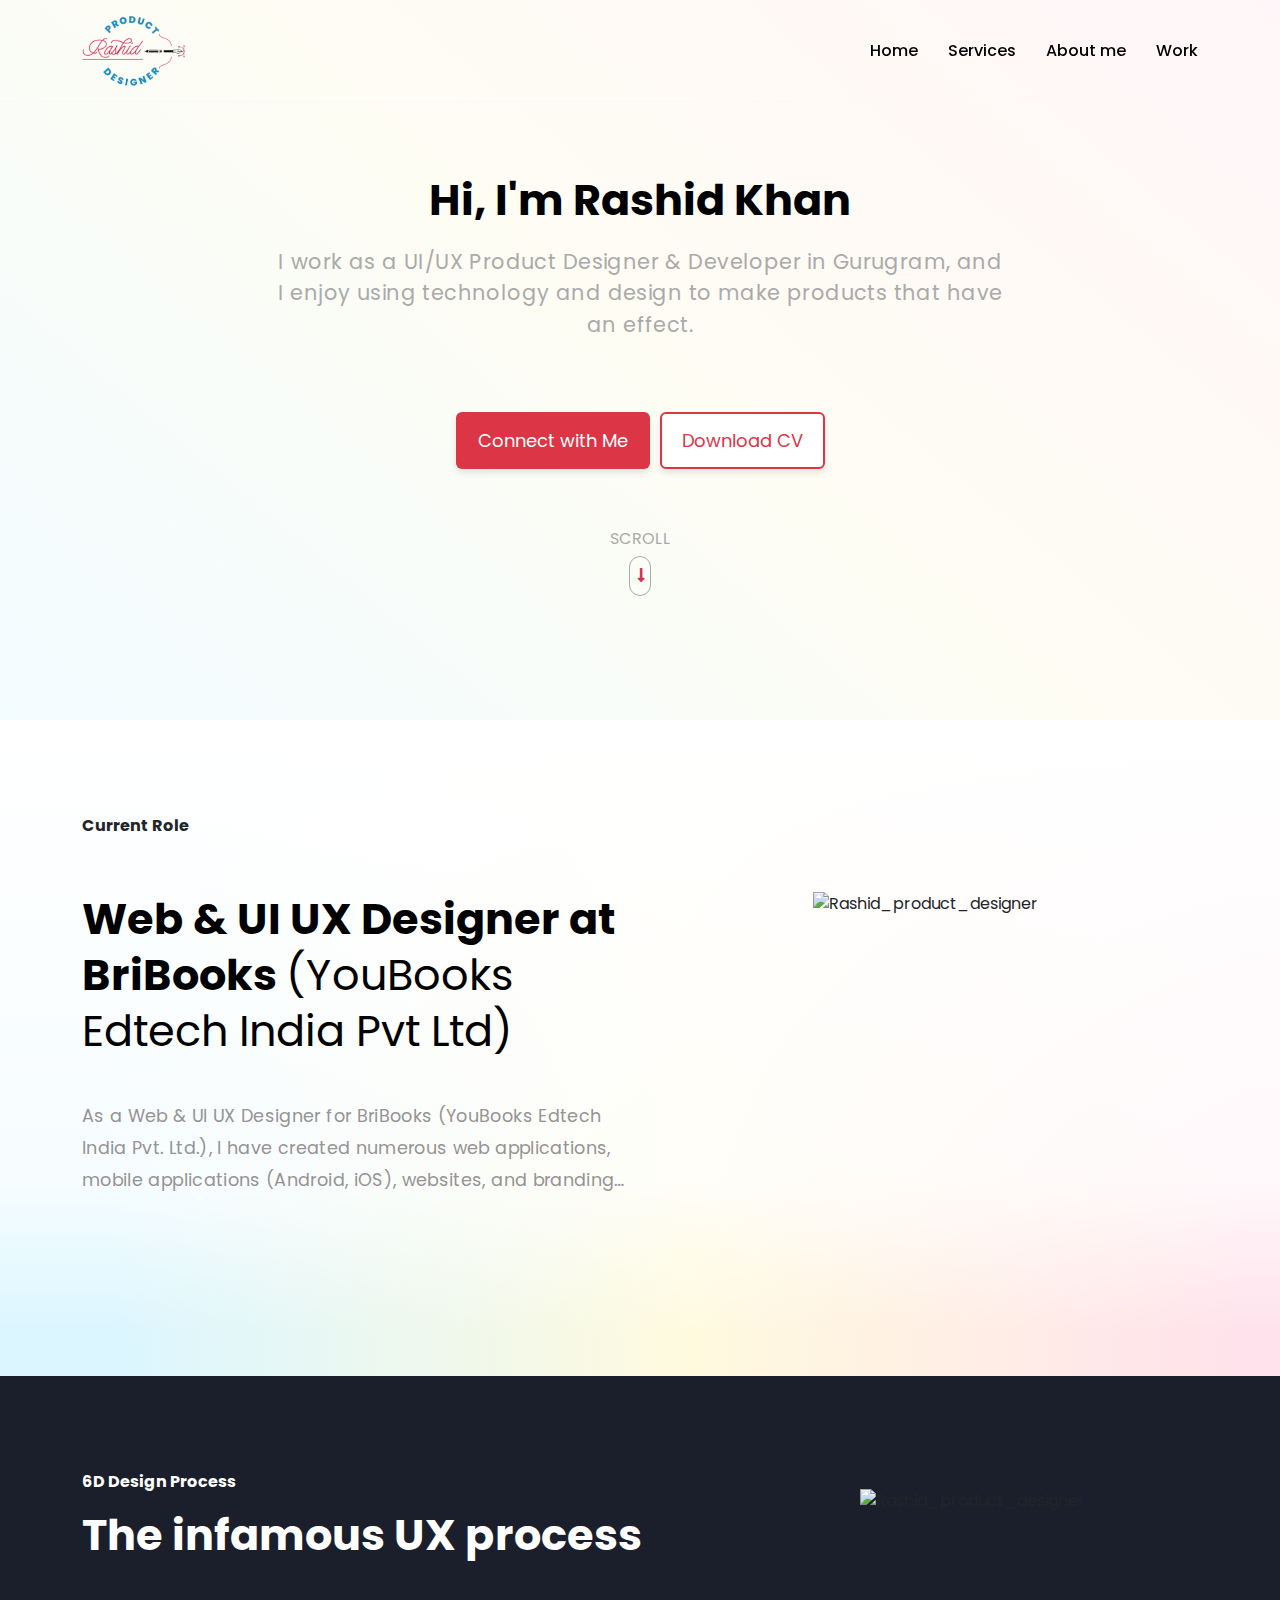
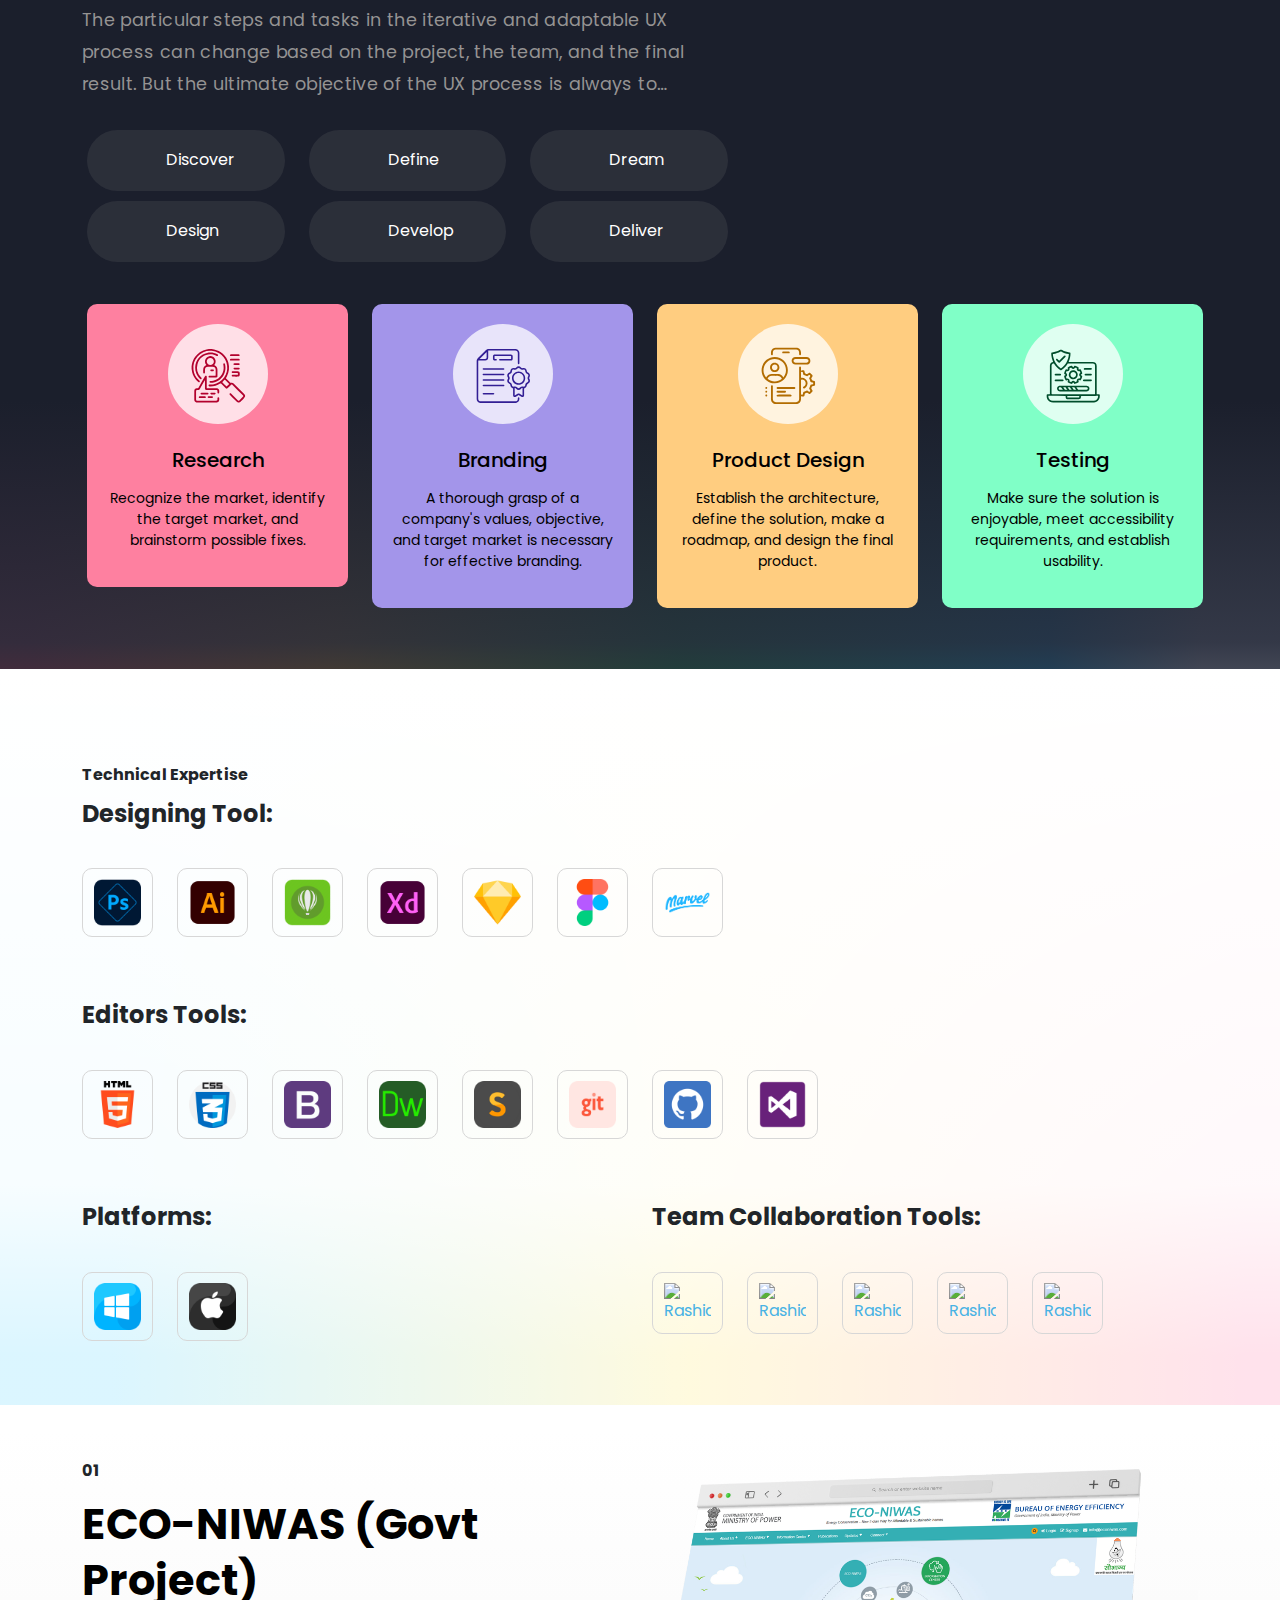
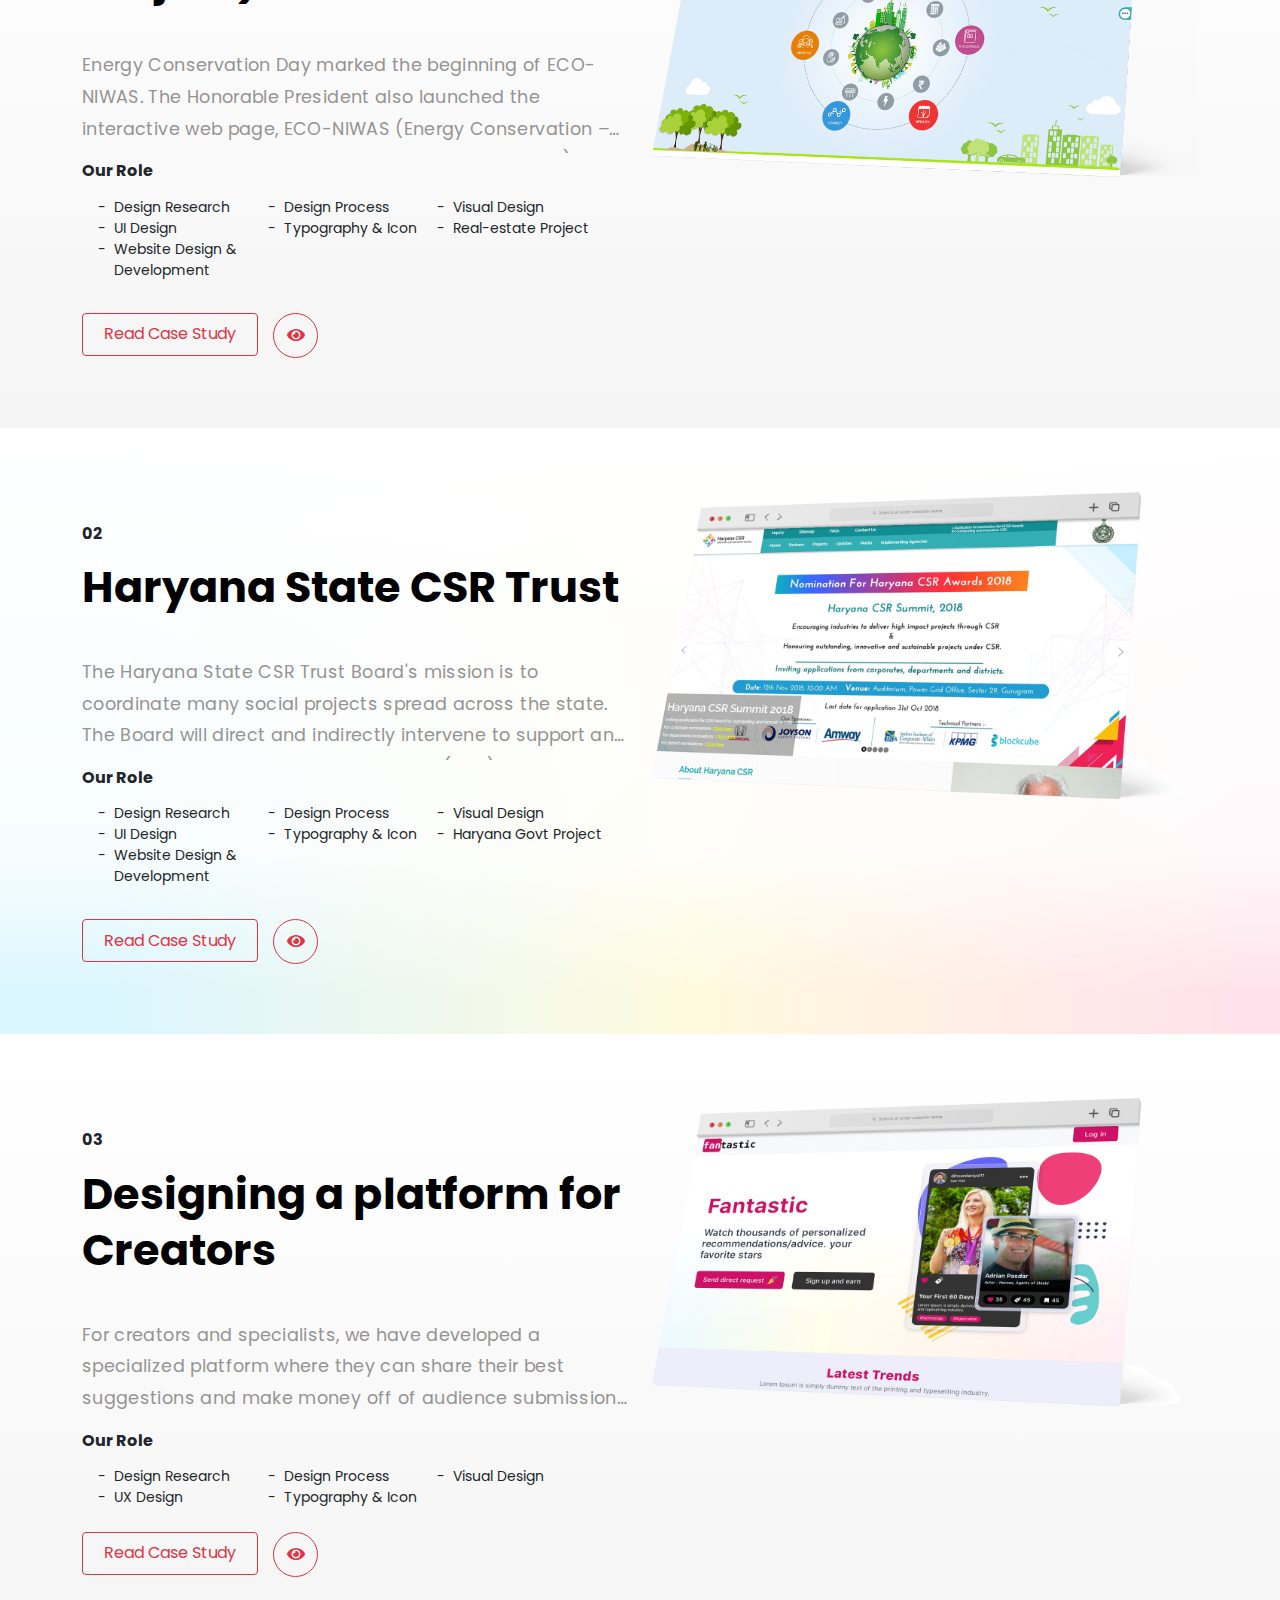
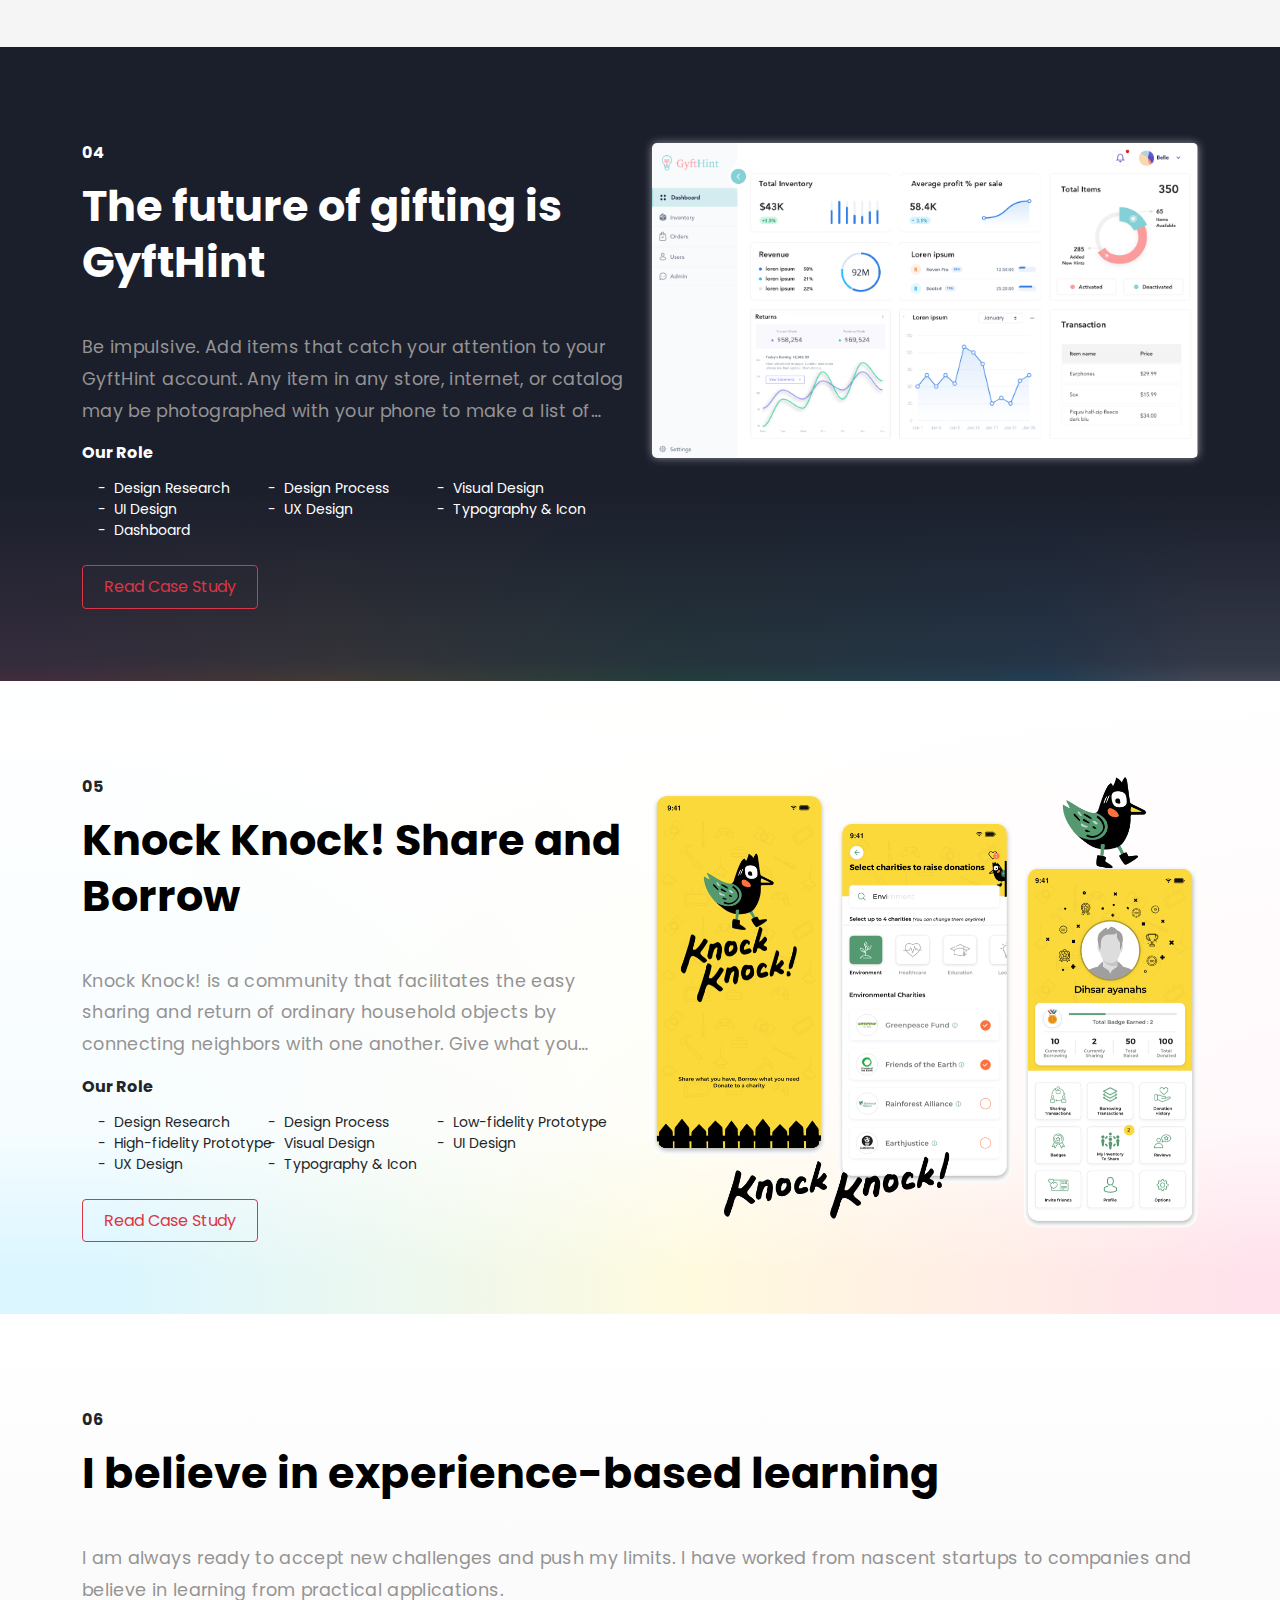
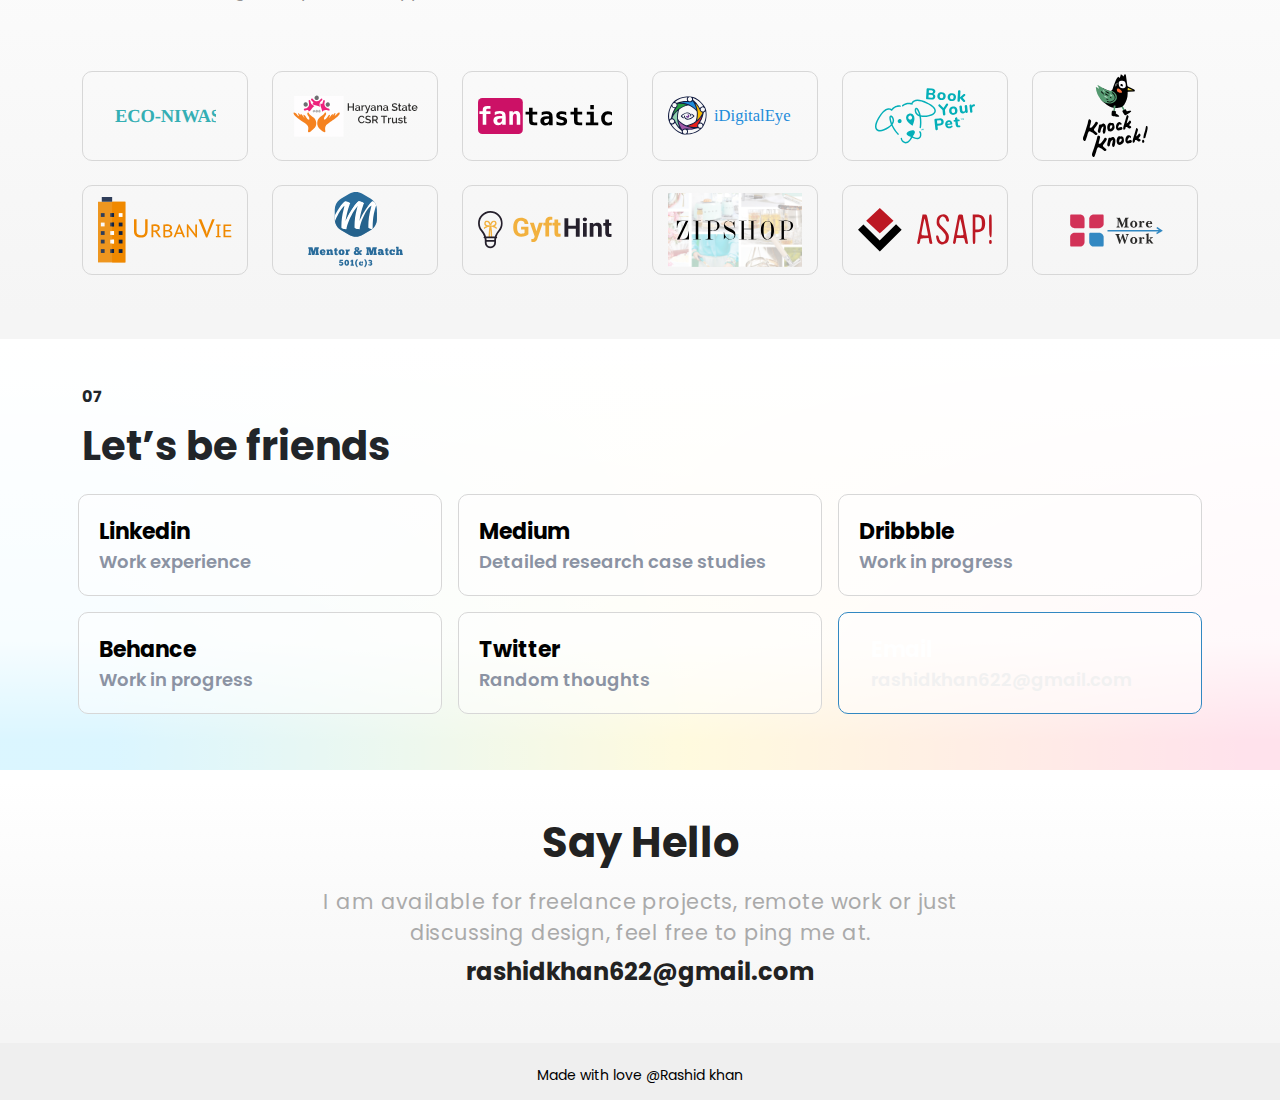
==== commit 08fcc130: "Update index.html" ====
--- a/index.html
+++ b/index.html
@@ -85,9 +85,7 @@
                 <strong>Hi, I'm Rashid Khan </strong>
               </h1>
               <p>
-                I’m a UI UX &amp; Product Designer and Developer based in
-                Gurugram who loves to work on design and technology to create
-                impactful products.
+                I work as a UI/UX Product Designer & Developer in Gurugram, and I enjoy using technology and design to make products that have an effect.
               </p>
 
               <div class="about-content">
@@ -140,15 +138,14 @@
                 <strong>Web & UI UX Designer at BriBooks </strong>(YouBooks Edtech India Pvt Ltd)
               </h1>
               <p class="pt-4">
-                I'm a Web & UI UX Designer in BriBooks (YouBooks Edtech India Pvt. Ltd.) and previously designed for
-                a better engagement like make lots of Web Application, Mobile Application (Android, IOS), Website & Branding.
+                As a Web & UI UX Designer for BriBooks (YouBooks Edtech India Pvt. Ltd.), I have created numerous web applications, mobile applications (Android, iOS), websites, and branding in the past to improve user engagement.
               </p>
             </div>
           </div>
           <div class="col-lg-6 col-md-6 col-sm-12 pb-4">
             <div class="text-center">
               <img
-                src="assets/img/BriBooks.png"
+                src="assets/img/bribooks.png"
                 alt="Rashid_product_designer"
               />
             </div>
@@ -164,7 +161,8 @@
               <h6 class="mb-3"><strong>6D Design Process</strong></h6>
               <h1><strong>The infamous UX process</strong></h1>
               <p class="pt-4 mb-2 pb-2">
-                The UX process is an iterative and flexible process, and the specific stages and activities may vary depending on the project, the team, and the product. However, the goal of the UX process is always to create a product that is effective, usable, and enjoyable for the end-user.</p>
+                The particular steps and tasks in the iterative and adaptable UX process can change based on the project, the team, and the final result. But the ultimate objective of the UX process is always to produce a product that is useful, efficient, and pleasurable for the user.
+              </p>
             </div>
             <div class="my-button-big pt-2">
                <div class="row">
@@ -233,7 +231,7 @@
               </div>
               
               <h5 class="py-2">Research</h5>
-              <p>Understand the market, define the audience, and ideate potential solutions.</p>
+              <p>Recognize the market, identify the target market, and brainstorm possible fixes.</p>
             </div>
           </div>
           <div class="col-lg-3 col-md-3 col-sm-12">
@@ -242,7 +240,7 @@
                 <img  src="assets/img/branding-ico.svg" alt="Rashid_product_designer" />
               </div>
               <h5 class="py-2">Branding</h5>
-              <p>Effective branding requires a deep understanding of a company's values, mission, and target audience.</p>
+              <p>A thorough grasp of a company's values, objective, and target market is necessary for effective branding.</p>
             </div>
           </div>
           <div class="col-lg-3 col-md-3 col-sm-12">
@@ -251,7 +249,7 @@
                 <img  src="assets/img/product-design.svg" alt="Rashid_product_designer" />
               </div>
               <h5 class="py-2">Product Design</h5>
-              <p>Define the solution, create a roadmap, establish architecture and design the product.</p>
+              <p>Establish the architecture, define the solution, make a roadmap, and design the final product.</p>
             </div>
           </div>
           <div class="col-lg-3 col-md-3 col-sm-12">
@@ -260,7 +258,7 @@
               <img  src="assets/img/testing-ico.svg" alt="Rashid_product_designer" />
             </div>
               <h5 class="py-2">Testing</h5>
-              <p>Establish usability, meet accessibility needs and ensure a delightful solution.</p>
+              <p>Make sure the solution is enjoyable, meet accessibility requirements, and establish usability.</p>
             </div>
           </div>
         </div>
@@ -542,19 +540,8 @@
               <h6 class="mb-3"><strong>01</strong></h6>
               <h1><strong>ECO-NIWAS (Govt Project)</strong></h1>
               <p class="pt-4 mb-2 pb-2">
-                ECO-NIWAS launched on Energy Conservation Day On the occasion,
-                the Hon’ble President also unveiled the interactive online
-                portal, ECO-NIWAS (Energy COnservation – New Indian Way for
-                Affordable & Sustainable homes) for increasing awareness to
-                build sustainable and energy-efficient homes in the country. The
-                National Energy Conservation Awards Programme recognizes the
-                energy efficiency achievements in 56 sub-sectors across
-                industry, establishments, and institutions such as thermal power
-                stations, office, and BPO buildings, hotels, hospitals, shopping
-                malls, zonal railways, railway workshops and stations,
-                municipalities, State Designated Agencies and manufacturers of
-                BEE Star labeled appliances/equipment and electricity
-                distribution companies.
+                Energy Conservation Day marked the beginning of ECO-NIWAS. The Honorable President also launched the interactive web page, ECO-NIWAS (Energy Conservation – New Indian Way for Affordable & Sustainable houses), to raise awareness of the need to construct energy-efficient and sustainable homes across the nation. Thermal power plants, office and business process outsourcing buildings, hotels, hospitals, shopping centers, zonal railways, railway workshops and stations, municipalities, State Designated Agencies, producers of BEE Star-labeled appliances and equipment, and electricity distribution companies are just a few of the 56 sub-sectors in industry, establishments, and institutions that are recognized for their energy efficiency accomplishments by the National Energy Conservation Awards Programme.
+
               </p>
               <div class="our-role pb-2">
                 <h6 class="mb-3"><strong>Our Role</strong></h6>
@@ -608,21 +595,7 @@
               <h6 class="mb-3"><strong>02</strong></h6>
               <h1><strong>Haryana State CSR Trust</strong></h1>
               <p class="pt-4 mb-2 pb-2">
-                The Haryana State CSR Trust Board aims to play the role of
-                aggregating various social initiatives spread all over the
-                State. The Board shall endeavour to facilitate and support CSR
-                investments of companies/organizations through indirect and
-                direct interventions by encouraging collaboration between CSR
-                stakeholders in businesses, government, and civil society to
-                create and improve the public infrastructure for the welfare of
-                citizens. The potential size of the CSR fund is huge due to the
-                fact that 80% of Fortune 500 companies have their presence in
-                Haryana, the board will work towards channelizing this fund by
-                creating collaboration among corporates, government, NGO, and
-                local communities. The Haryana State Corporate Social
-                Responsibility (CSR) Trust headed by Hon’ble Chief Minister is
-                constituted for providing guidance, advice, and reviewing the
-                CSR activities in the State.
+                The Haryana State CSR Trust Board's mission is to coordinate many social projects spread across the state. The Board will direct and indirectly intervene to support and promote corporate social responsibility (CSR) investments made by companies and organizations. It will accomplish this by encouraging collaboration amongst CSR stakeholders in the public sector, private sector, and civil society to build and improve public infrastructure for the good of the populace. Haryana is home to 80% of Fortune 500 companies, hence the potential size of the CSR fund is huge. The board will work to direct this fund by encouraging collaboration among local communities, businesses, NGOs, and the government. As the head of the Haryana State Corporate Social Responsibility (CSR) Trust, the Honorable Chief Minister is responsible for providing
               </p>
               <div class="our-role pb-2">
                 <h6 class="mb-3"><strong>Our Role</strong></h6>
@@ -676,9 +649,8 @@
               <h6 class="mb-3"><strong>03</strong></h6>
               <h1><strong>Designing a platform for Creators</strong></h1>
               <p class="pt-4 mb-2 pb-2">
-                We've built a dedicated platform for creators and experts to
-                share their favorite recommendations and monetize submissions
-                from your audience while still promoting them.
+                For creators and specialists, we have developed a specialized platform where they can share their best suggestions and make money off of audience submissions while simultaneously promoting them.
+
               </p>
               <div class="our-role pb-2">
                 <h6 class="mb-3"><strong>Our Role</strong></h6>
@@ -734,13 +706,8 @@
               <h6 class="mb-3"><strong>04</strong></h6>
               <h1><strong>The future of gifting is GyftHint</strong></h1>
               <p class="pt-4 mb-2 pb-2">
-                Be spontaneous! If something captures your eye, add it to your
-                GyftHint account. Using your phone to take a photo of any item
-                in any store, website or catalog, you can create a list of
-                wonderful things you could use for any occasion. Your family and
-                friends can simply look at your list and get some idea of your
-                tastes and likes. And if they see something that fits their
-                budget, They simple click and make the purchase.
+                Be impulsive. Add items that catch your attention to your GyftHint account. Any item in any store, internet, or catalog may be photographed with your phone to make a list of amazing items that you can use for any occasion. Your friends and relatives may quickly learn about your preferences by looking at your list. And they only need to click to make the purchase if they find anything that suits their budget.
+
               </p>
               <div class="our-role pb-2">
                 <h6 class="mb-3"><strong>Our Role</strong></h6>
@@ -792,10 +759,8 @@
               <h6 class="mb-3"><strong>05</strong></h6>
               <h1><strong>Knock Knock! Share and Borrow</strong></h1>
               <p class="pt-4 mb-2 pb-2">
-                Knock Knock! is a community that connects neighbors with other
-                neighbors so they may easily share and return common household
-                items. Share what you have, borrow what you need, and say thank
-                you by donating to the charity of the lender's choice.
+                Knock Knock! is a community that facilitates the easy sharing and return of ordinary household objects by connecting neighbors with one another. Give what you have, borrow what you need, and express gratitude by making a donation to the lender's preferred charity.
+
               </p>
               <div class="our-role pb-2">
                 <h6 class="mb-3"><strong>Our Role</strong></h6>
@@ -1186,10 +1151,7 @@
                   style="user-select: auto"
                 >
                   <div class="around-item row h-100" style="user-select: auto">
-                    <div
-                      class="col-12 around-item-left"
-                      style="user-select: auto"
-                    >
+                    <div class="col-12 around-item-left " style="user-select: auto">
                       Email
                     </div>
                     <span
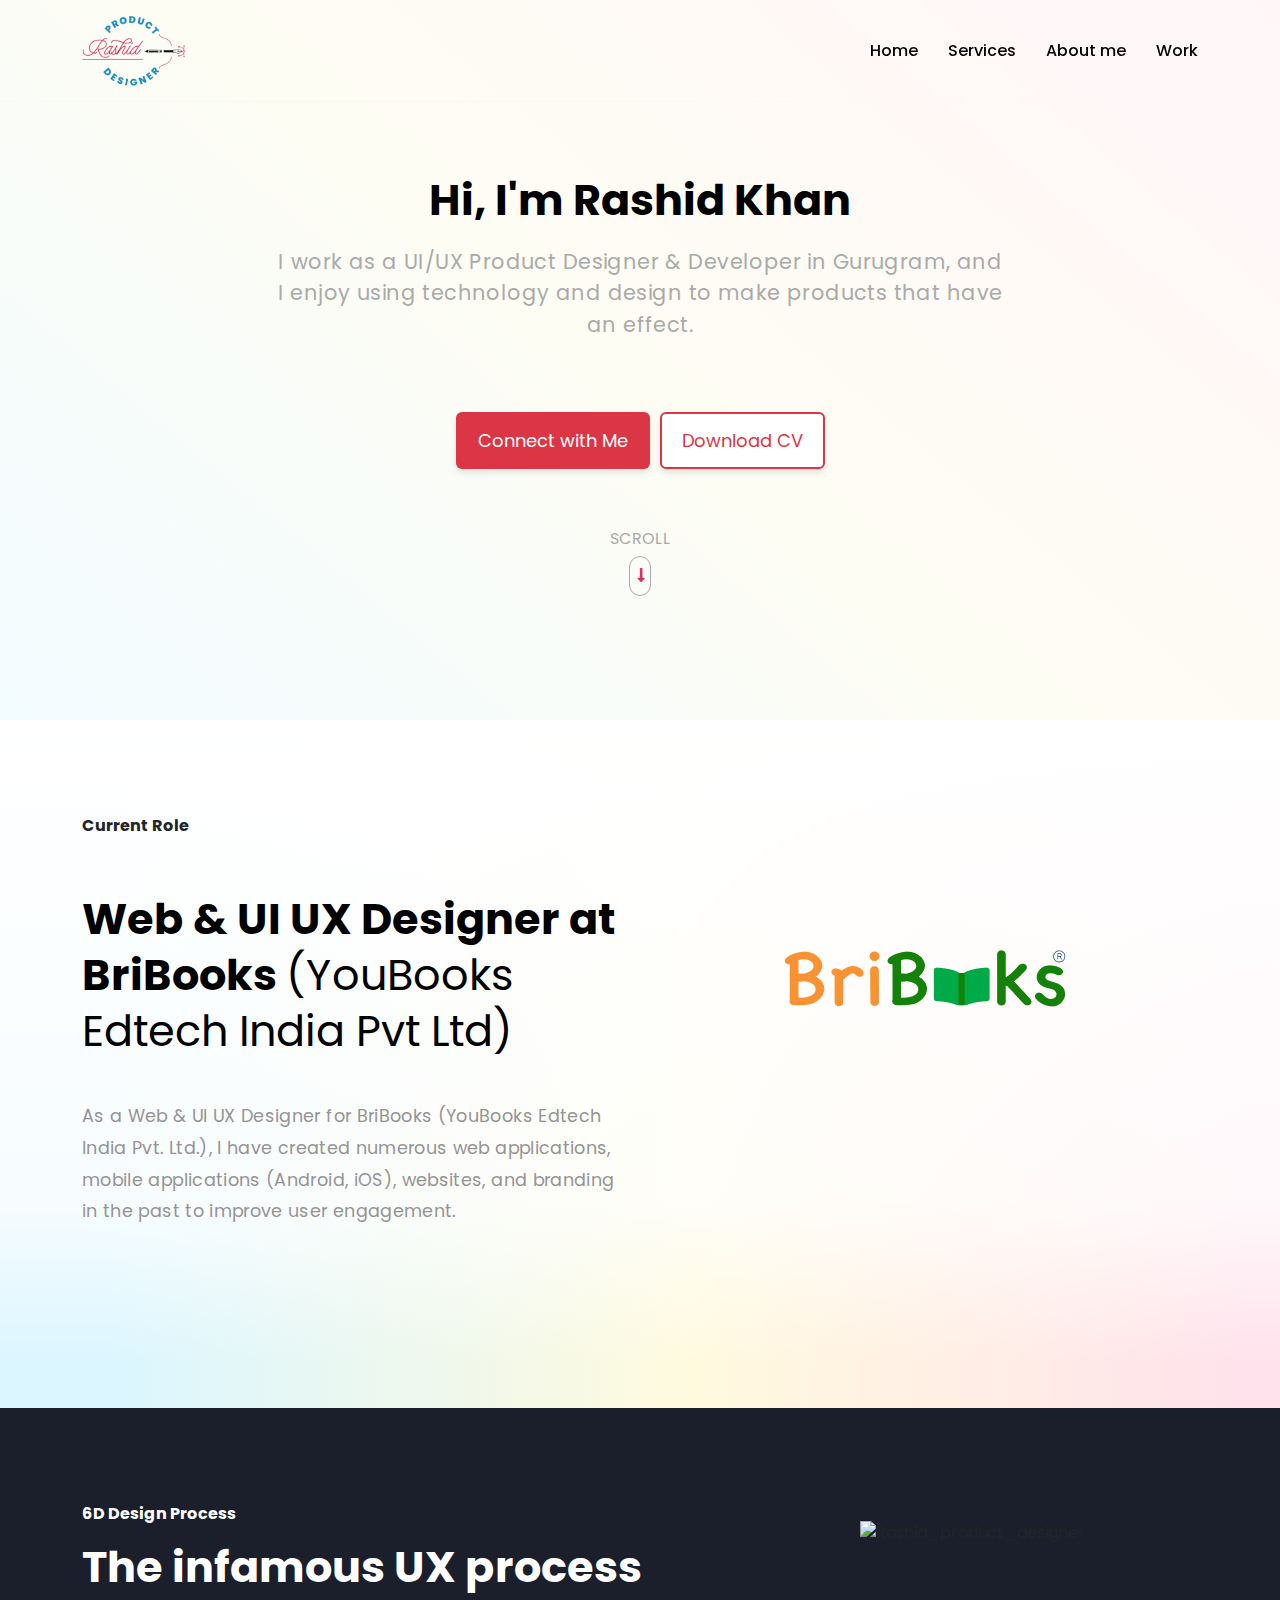
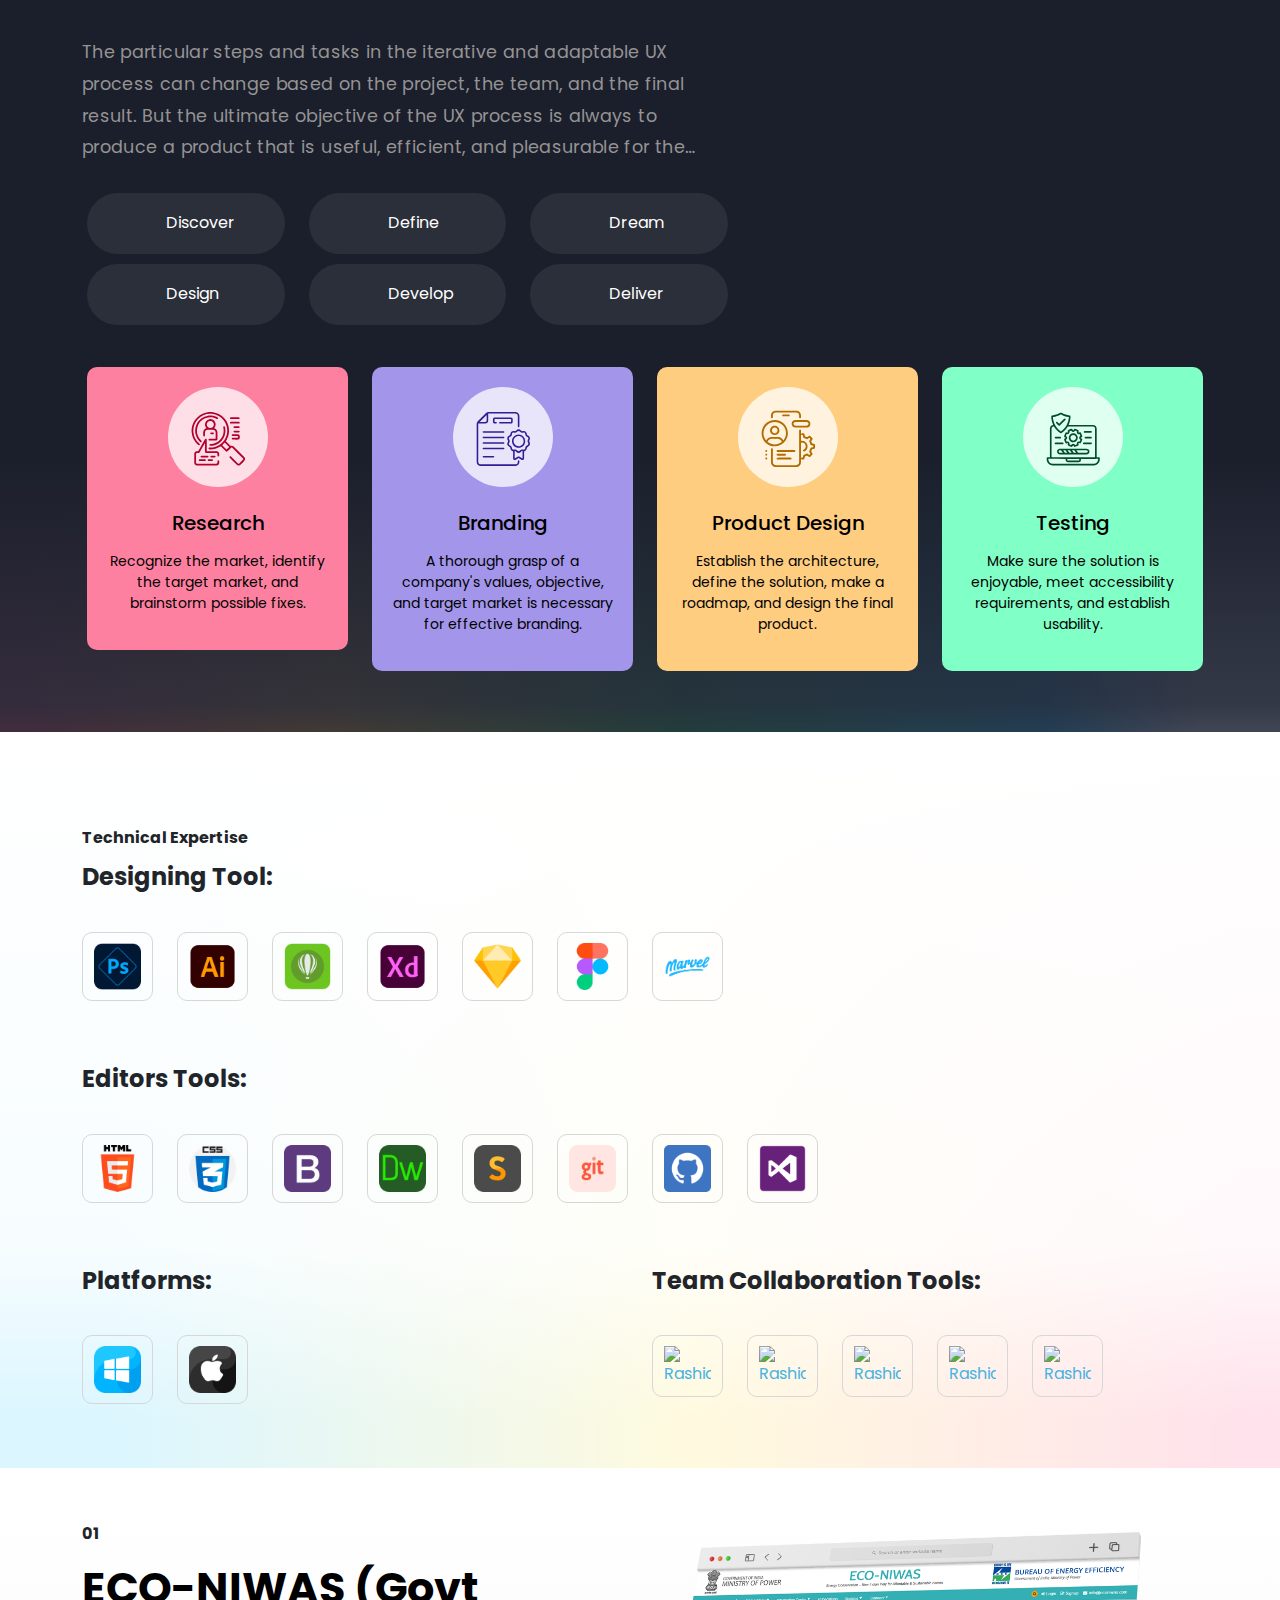
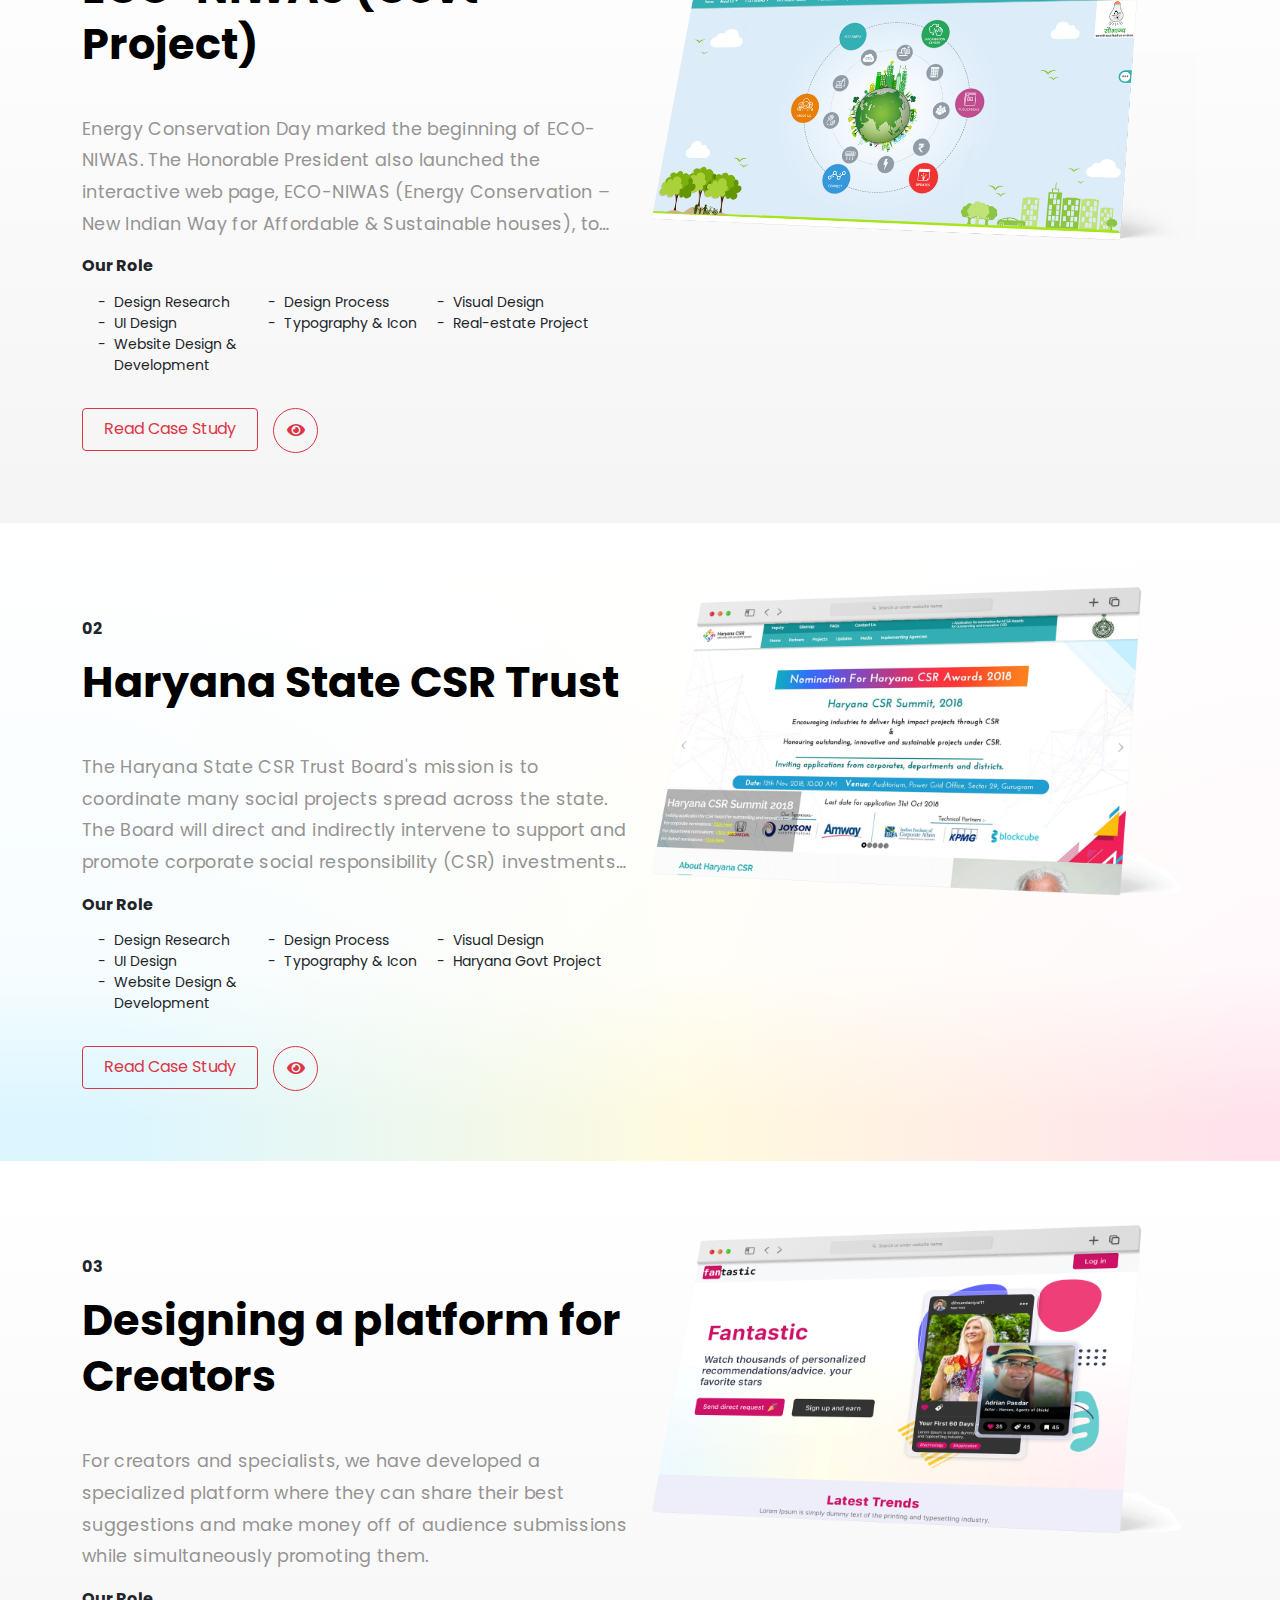
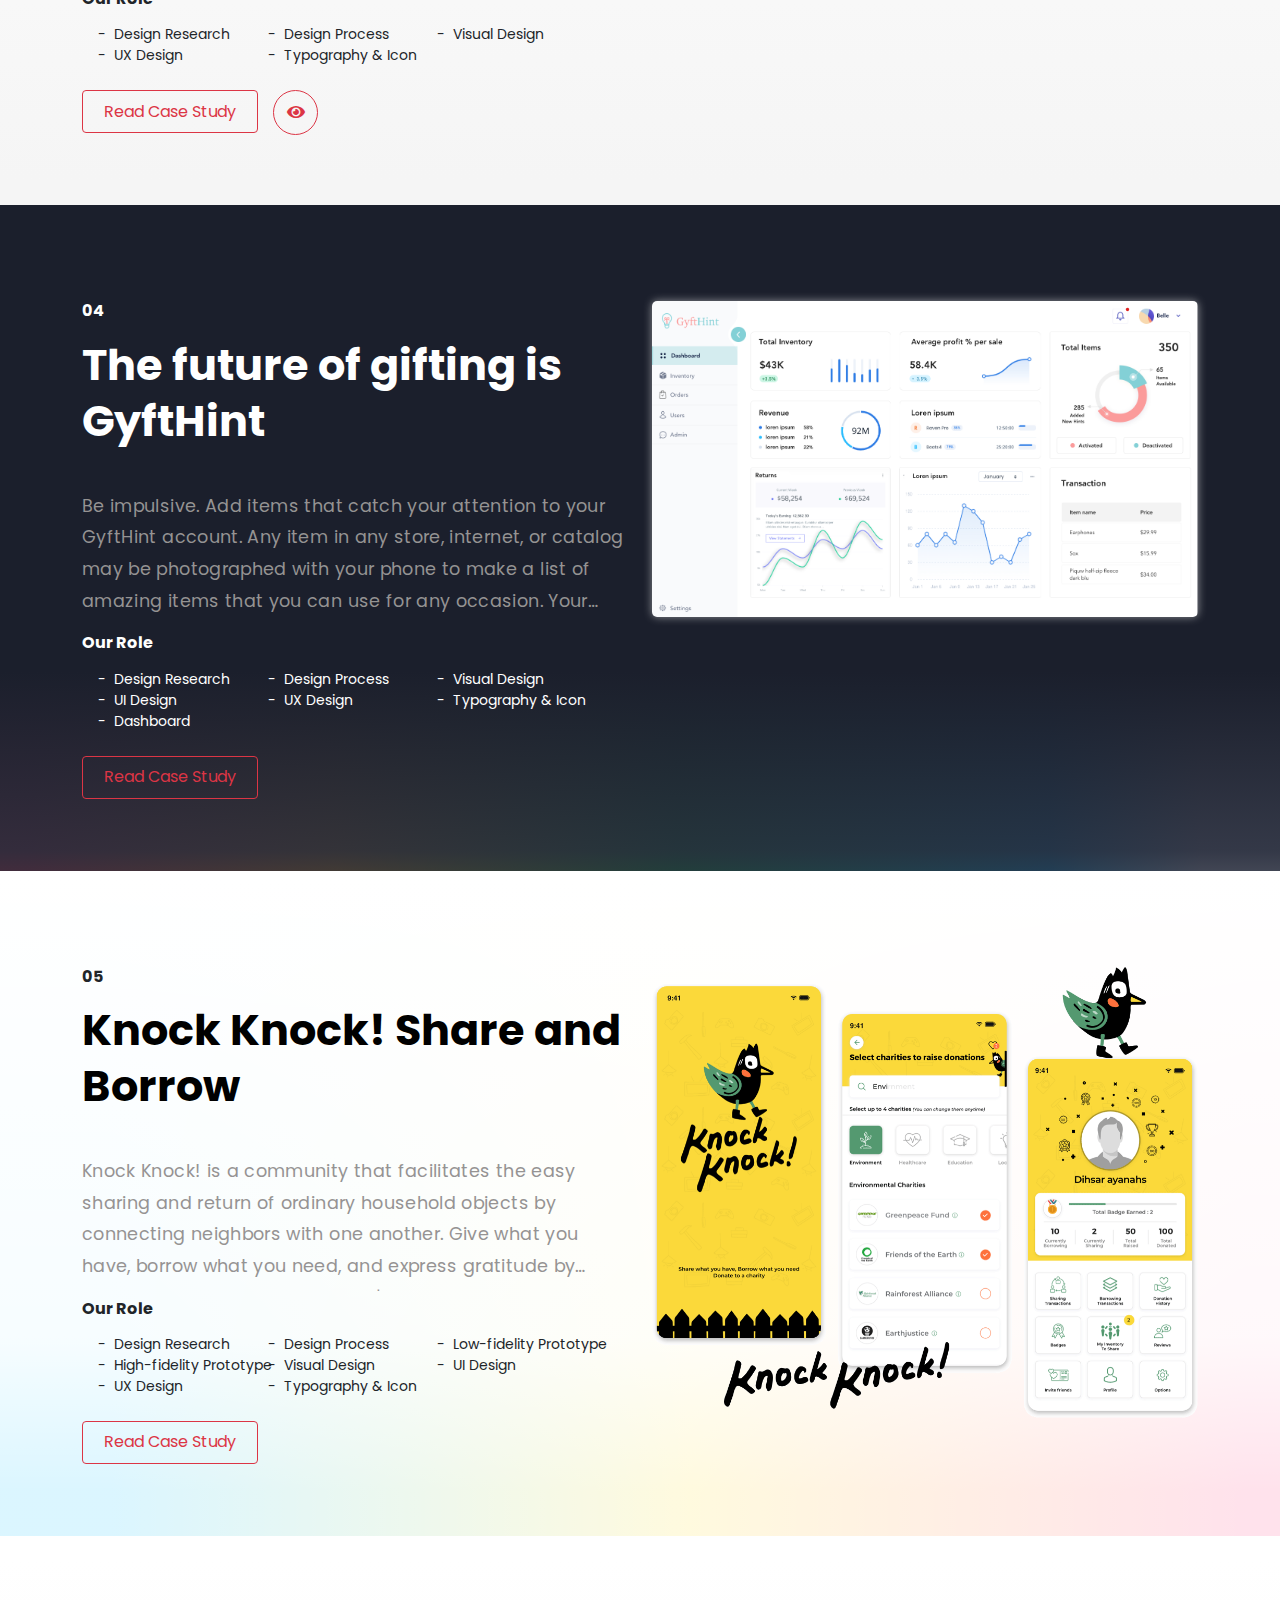
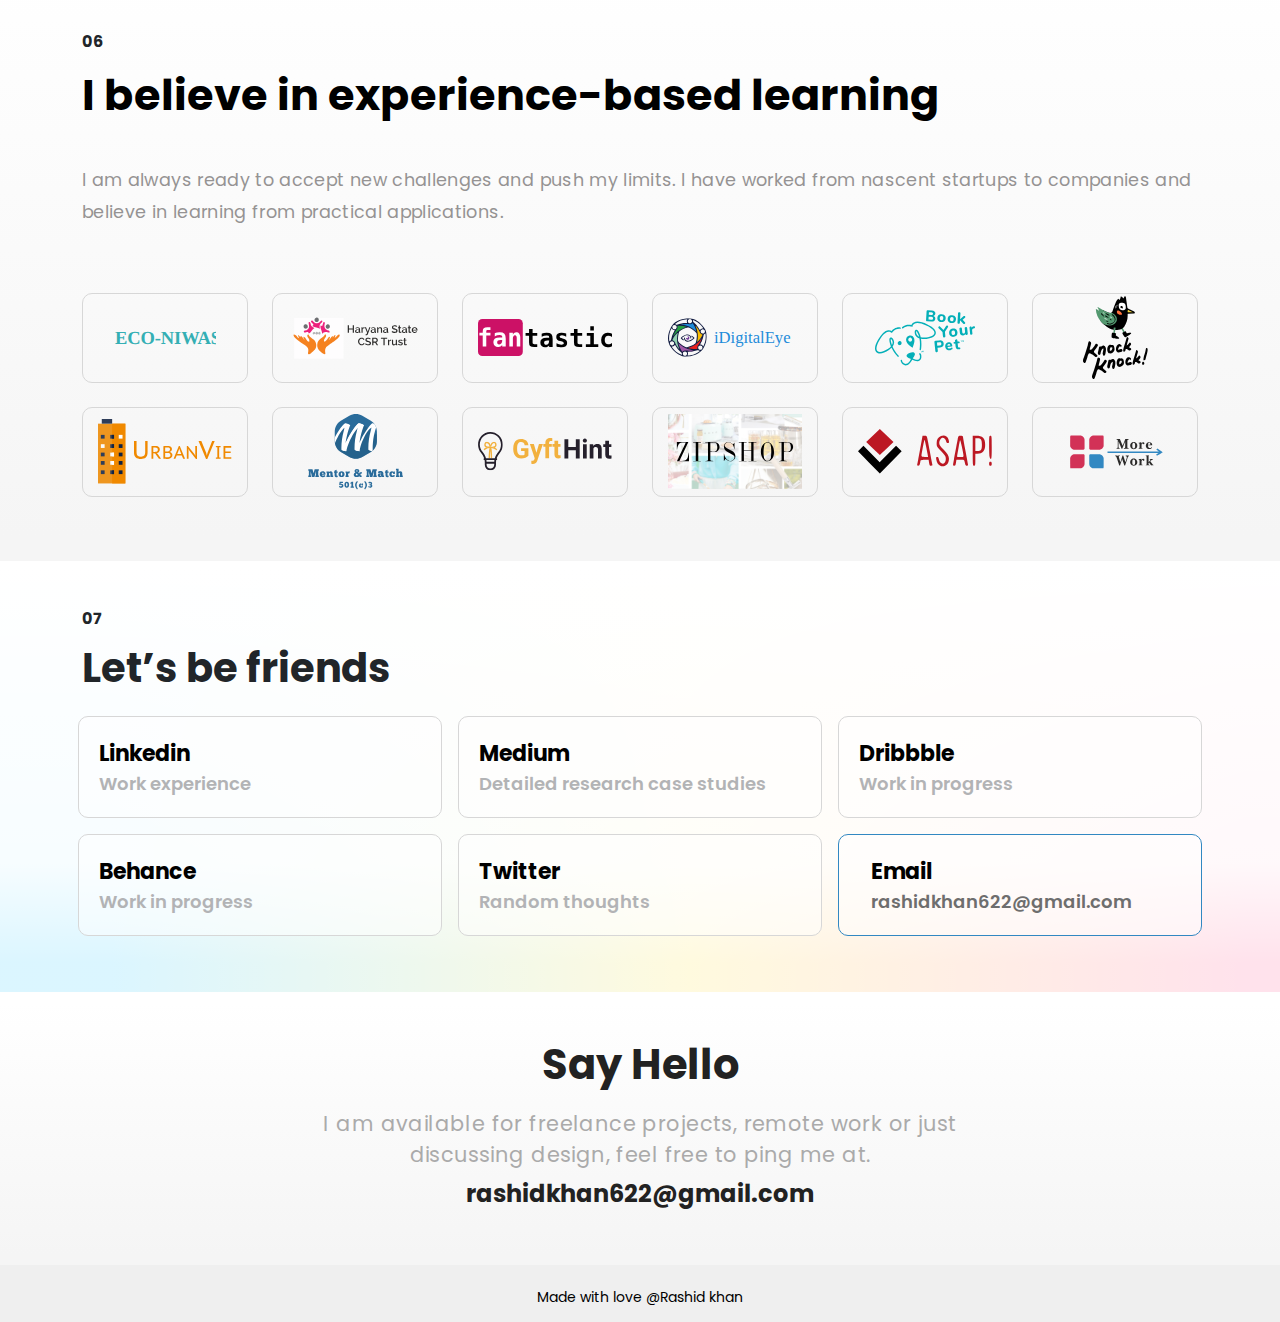
==== commit c15e6863: "Update index.html" ====
--- a/index.html
+++ b/index.html
@@ -3,7 +3,7 @@
   <head>
     <meta charset="utf-8" />
     <meta content="width=device-width, initial-scale=1.0" name="viewport" />
-    <title>Rashid | UX UI & Product Designer</title>
+    <title>Rashid | Web & UI UX Product Designer</title>
     <meta content="" name="description" />
     <meta content="" name="keywords" />
     <meta
@@ -145,7 +145,7 @@
           <div class="col-lg-6 col-md-6 col-sm-12 pb-4">
             <div class="text-center">
               <img
-                src="assets/img/bribooks.png"
+                src="assets/img/BriBooks.png"
                 alt="Rashid_product_designer"
               />
             </div>
--- a/assets/css/style.css
+++ b/assets/css/style.css
@@ -559,7 +559,7 @@
     margin-top: 2vh;
     margin-bottom: 12vh;
     display: -webkit-box;
-    -webkit-line-clamp: 3;
+    -webkit-line-clamp: 4;
     -webkit-box-orient: vertical;
     overflow: hidden;
     text-overflow: ellipsis;
@@ -1267,25 +1267,28 @@
     color: inherit;
     text-decoration: none;
 }
+.emailButton .around-item-left{
+    color: #000;
+}
 .emailButton>div {
     color: #fff;
     background: #3288C2;
     border-color: #3288C2!important;
 }
-.section-around .emailButton .around-item .around-item-left {
+/* .section-around .emailButton .around-item .around-item-left {
     color: #fff;
-}
+} */
 .section-around .around-item .around-item-left {
     font-size: 22px;
     font-weight: 700;
     color: #000;
 }
 .emailButton .workDesc {
-    color: #f1f1f1;
+    color: #6e6e6e;
 }
 .workDesc {
     font-weight: 600;
-    color: #8b93a3;
+    color: #b2b3b5;
     font-size: 18px;
 }
 /**/
